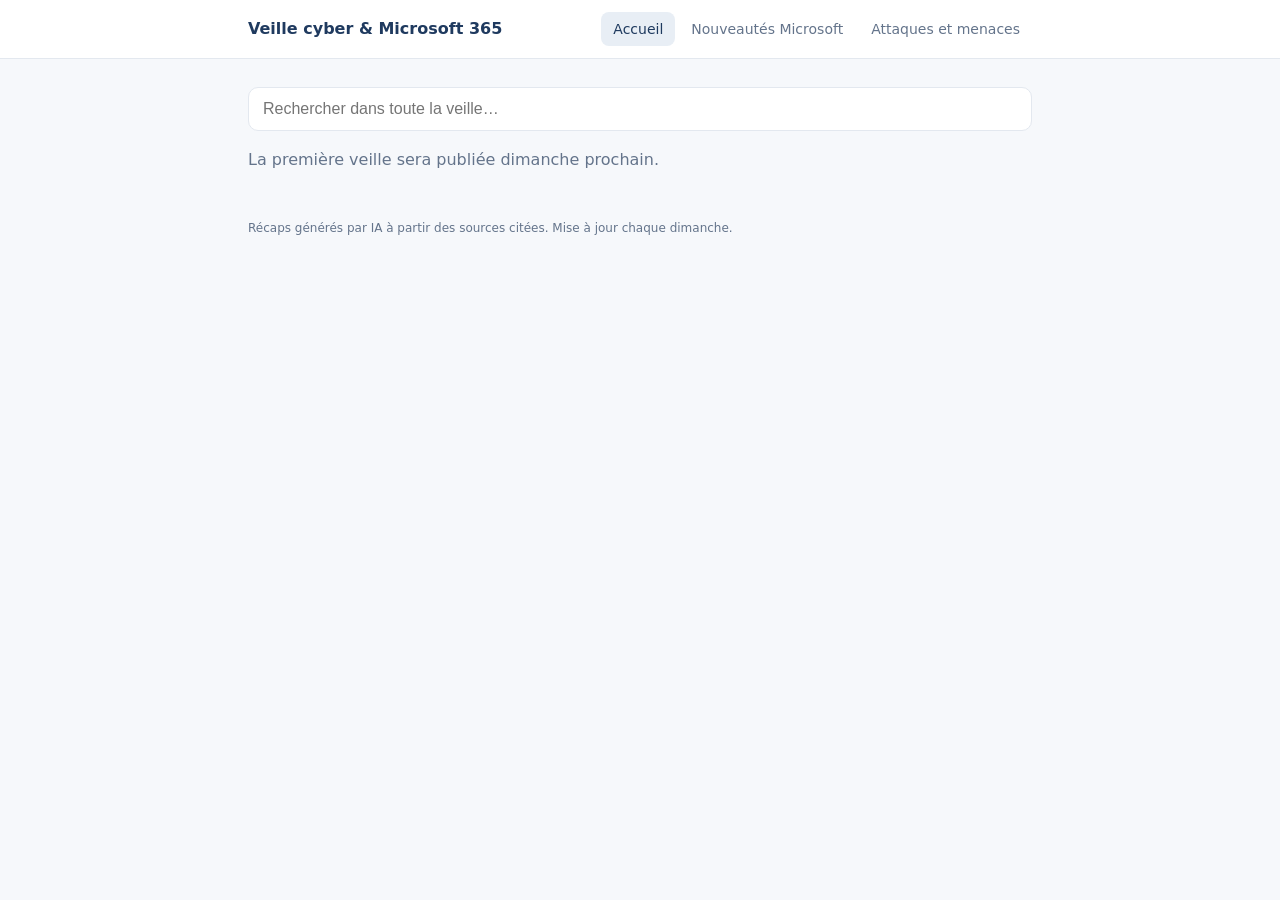
==== docs/index.html @ 98d51feb "Veille du 2026-10-02" ====
<!doctype html>
<html lang="fr">
<head>
<meta charset="utf-8">
<meta name="viewport" content="width=device-width, initial-scale=1">
<meta http-equiv="Content-Security-Policy" content="default-src 'self'; script-src 'self'; style-src 'self'; img-src 'self' data:; connect-src 'self'; base-uri 'none'; form-action 'none'">
<meta name="referrer" content="no-referrer">
<title>Veille cyber &amp; Microsoft 365</title>
<link rel="stylesheet" href="assets/style.css">
</head>
<body>
<header class="top">
  <div class="wrap">
    <a class="brand" href="index.html">Veille cyber &amp; Microsoft 365</a>
    <nav>
      <a href="index.html" class="on">Accueil</a>
      <a href="microsoft/index.html" >Nouveautés Microsoft</a><a href="menaces/index.html" >Attaques et menaces</a>
    </nav>
  </div>
</header>
<main class="wrap">
<section class="search">
  <label for="q" class="sr">Rechercher dans la veille</label>
  <input id="q" type="search" placeholder="Rechercher dans toute la veille…" autocomplete="off">
  <ul id="results" class="results"></ul>
</section>

<p class="muted">La première veille sera publiée dimanche prochain.</p>

</main>
<footer class="wrap foot">Récaps générés par IA à partir des sources citées. Mise à jour chaque dimanche.</footer>
<script src="assets/search.js" defer></script>
</body>
</html>
---- docs/assets/style.css ----
:root{--bg:#f6f8fb;--card:#fff;--text:#1c2430;--muted:#64748b;--line:#e3e8ef;--accent:#1f3a5f;--link:#1f5fa8;--tag:#e8eef5;--note:#f0f7f1;--noteb:#2e7d4f;--notet:#1d4d32}
@media (prefers-color-scheme:dark){:root{--bg:#0f1520;--card:#161e2b;--text:#e4e9f0;--muted:#94a3b8;--line:#263142;--accent:#9cc0ea;--link:#8ab8f0;--tag:#1f2c40;--note:#14261c;--noteb:#4caf7a;--notet:#bfe6cf}}
*{box-sizing:border-box}
body{margin:0;background:var(--bg);color:var(--text);font:16px/1.6 "Segoe UI",system-ui,-apple-system,Helvetica,Arial,sans-serif}
.wrap{max-width:820px;margin:0 auto;padding:0 18px}
a{color:var(--link)}
.top{background:var(--card);border-bottom:1px solid var(--line);position:sticky;top:0;z-index:2}
.top .wrap{display:flex;flex-wrap:wrap;gap:8px 20px;align-items:center;justify-content:space-between;padding-top:12px;padding-bottom:12px}
.brand{font-weight:700;color:var(--accent);text-decoration:none}
nav{display:flex;gap:4px;flex-wrap:wrap}
nav a{text-decoration:none;color:var(--muted);padding:6px 12px;border-radius:8px;font-size:14px}
nav a.on,nav a:hover{background:var(--tag);color:var(--accent)}
h1{font-size:28px;margin:28px 0 12px}
h2{font-size:22px;margin:36px 0 8px}
.muted{color:var(--muted);font-weight:400}
.crumb{font-size:13px;color:var(--muted);margin-top:24px}
.item{background:var(--card);border:1px solid var(--line);border-radius:12px;padding:18px 20px;margin:14px 0}
.item h3{font-size:18px;line-height:1.35;margin:10px 0 6px}
.item p{margin:0}
.tag{display:inline-block;font-size:12px;font-weight:600;background:var(--tag);color:var(--accent);padding:2px 10px;border-radius:10px}
.note{margin-top:12px;padding:10px 12px;background:var(--note);border-left:3px solid var(--noteb);border-radius:4px;font-size:14px;color:var(--notet)}
.sources{list-style:none;padding:0;margin:14px 0 0;font-size:14px}
.sources li{padding:4px 0;display:flex;flex-wrap:wrap;gap:4px 10px;align-items:baseline}
.stype{font-size:10px;text-transform:uppercase;letter-spacing:.05em;color:var(--muted);min-width:70px}
.dom{color:var(--muted);font-size:12px}
.archive{list-style:none;padding:0}
.archive li{display:flex;justify-content:space-between;padding:12px 0;border-bottom:1px solid var(--line)}
.count{color:var(--muted);font-size:14px}
.search{margin-top:28px}
.search input{width:100%;padding:12px 14px;font-size:16px;border:1px solid var(--line);border-radius:10px;background:var(--card);color:var(--text)}
.results{list-style:none;padding:0;margin:8px 0 0}
.results li{background:var(--card);border:1px solid var(--line);border-radius:10px;padding:10px 14px;margin:6px 0}
.results small{color:var(--muted)}
.more{font-size:14px}
.sr{position:absolute;left:-9999px}
.foot{color:var(--muted);font-size:12px;padding:30px 18px 40px}
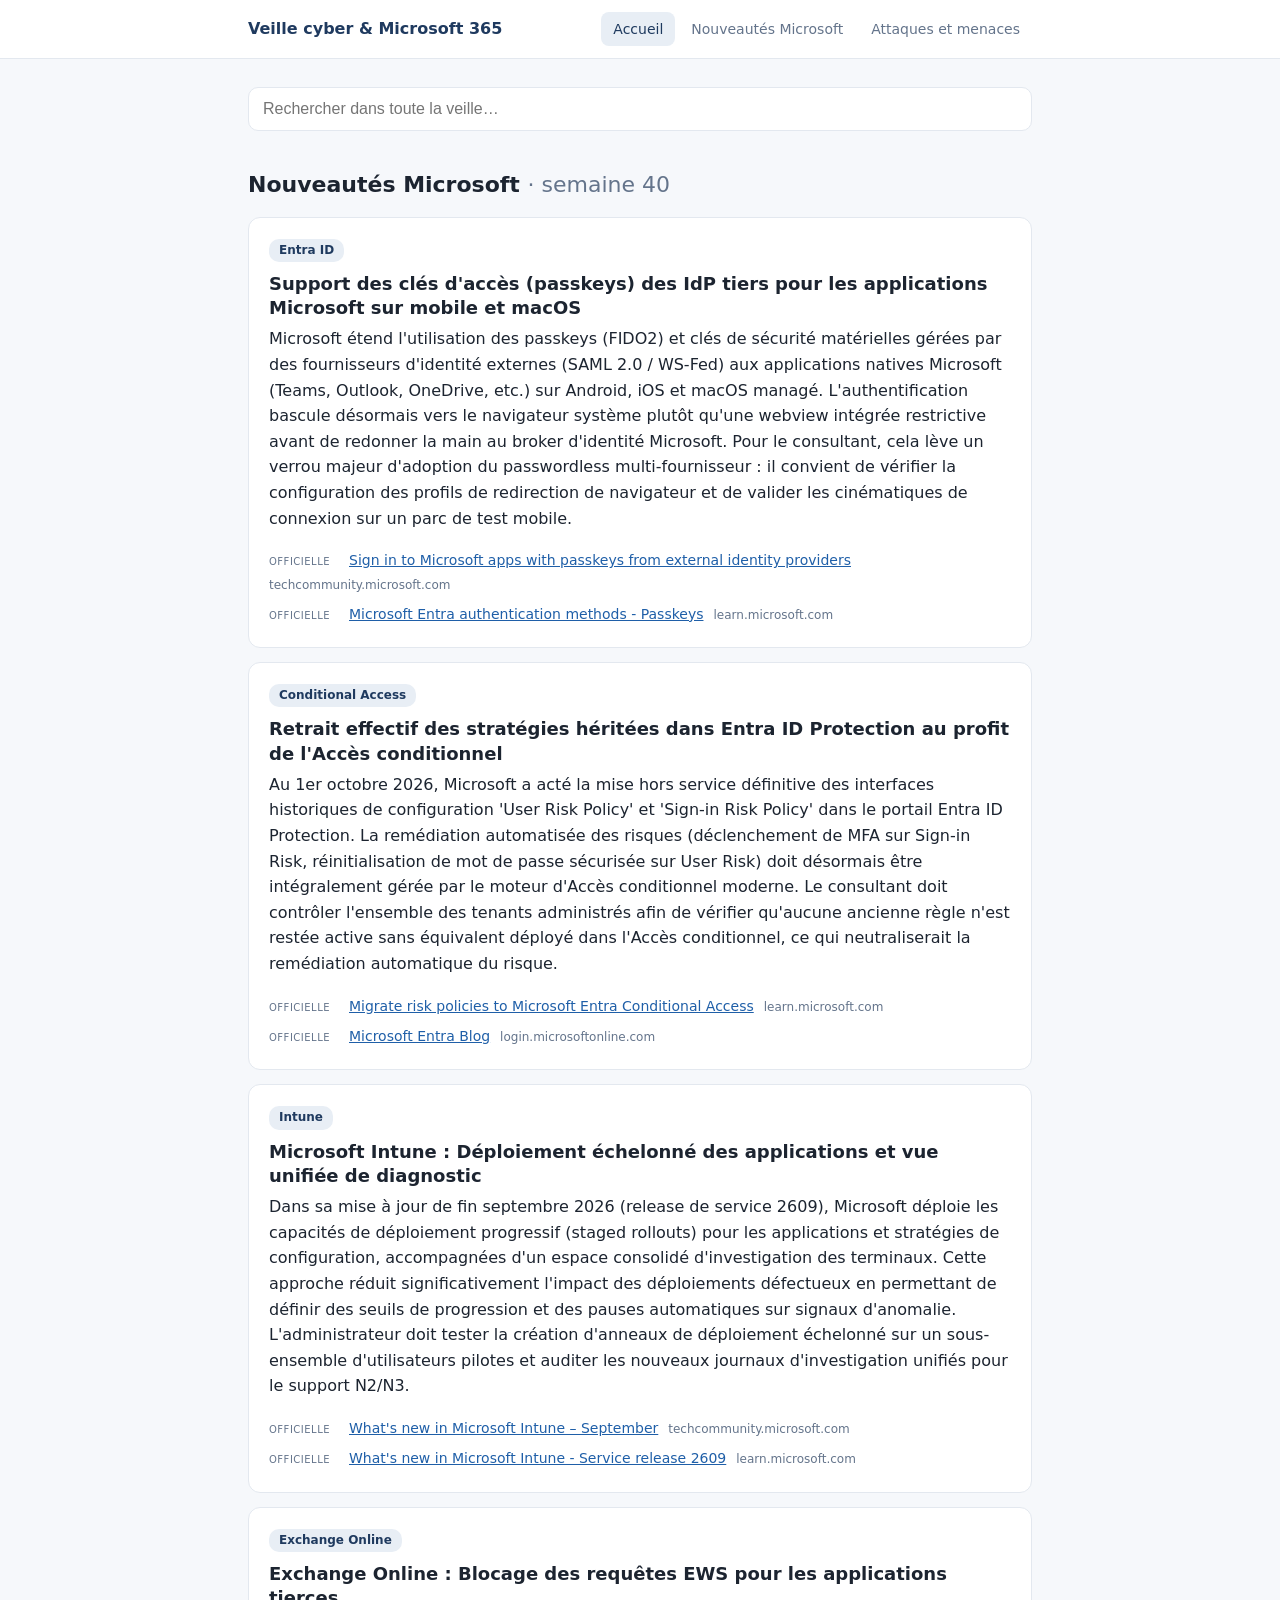
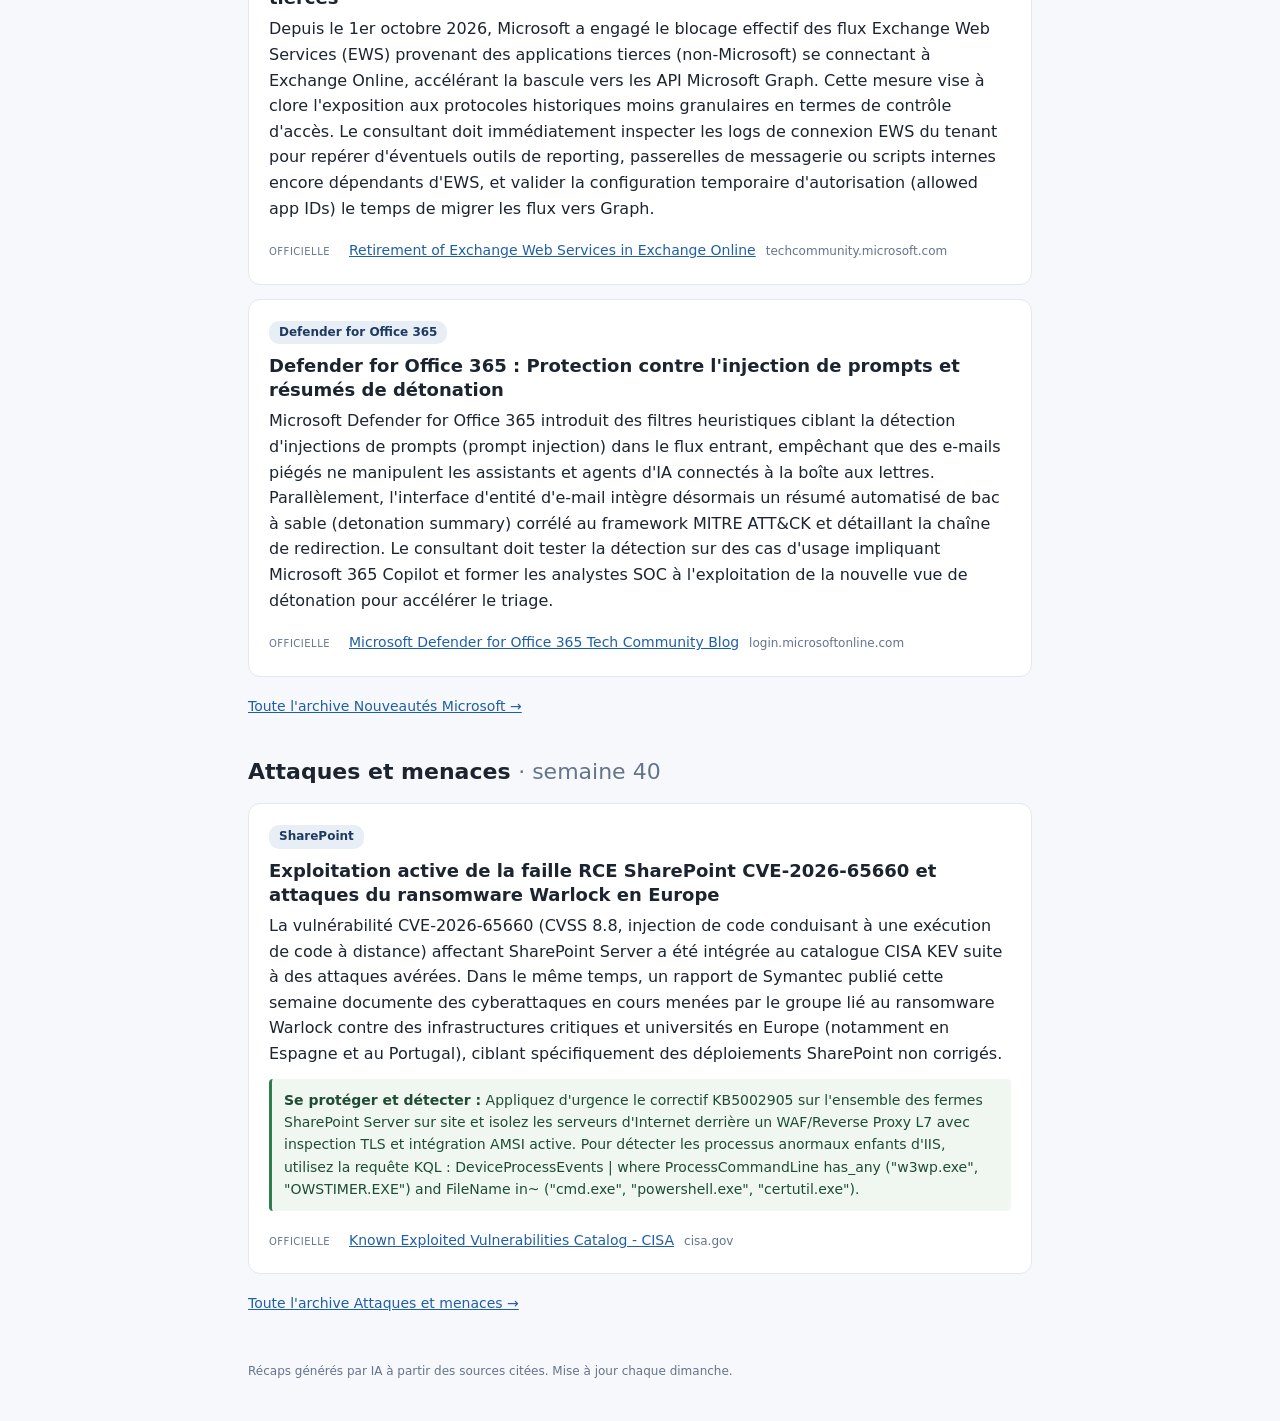
==== commit 117ebafa: "Veille du 2026-10-04" ====
--- a/docs/index.html
+++ b/docs/index.html
@@ -25,7 +25,65 @@
   <ul id="results" class="results"></ul>
 </section>
 
-<p class="muted">La première veille sera publiée dimanche prochain.</p>
+<section class="latest">
+  <h2>Nouveautés Microsoft <span class="muted">· semaine 40</span></h2>
+  <article class="item">
+  <span class="tag">Entra ID</span>
+  <h3>Support des clés d&#39;accès (passkeys) des IdP tiers pour les applications Microsoft sur mobile et macOS</h3>
+  <p>Microsoft étend l&#39;utilisation des passkeys (FIDO2) et clés de sécurité matérielles gérées par des fournisseurs d&#39;identité externes (SAML 2.0 / WS-Fed) aux applications natives Microsoft (Teams, Outlook, OneDrive, etc.) sur Android, iOS et macOS managé. L&#39;authentification bascule désormais vers le navigateur système plutôt qu&#39;une webview intégrée restrictive avant de redonner la main au broker d&#39;identité Microsoft. Pour le consultant, cela lève un verrou majeur d&#39;adoption du passwordless multi-fournisseur : il convient de vérifier la configuration des profils de redirection de navigateur et de valider les cinématiques de connexion sur un parc de test mobile.</p>
+  
+  <ul class="sources">
+    <li><span class="stype">officielle</span><a href="https://techcommunity.microsoft.com/blog/microsoft-entra-blog/sign-in-to-microsoft-apps-with-passkeys-from-external-identity-providers/4556448" target="_blank" rel="noopener noreferrer nofollow">Sign in to Microsoft apps with passkeys from external identity providers</a><span class="dom">techcommunity.microsoft.com</span></li><li><span class="stype">officielle</span><a href="https://learn.microsoft.com/en-us/entra/identity/authentication/overview-authentication" target="_blank" rel="noopener noreferrer nofollow">Microsoft Entra authentication methods - Passkeys</a><span class="dom">learn.microsoft.com</span></li>
+  </ul>
+</article><article class="item">
+  <span class="tag">Conditional Access</span>
+  <h3>Retrait effectif des stratégies héritées dans Entra ID Protection au profit de l&#39;Accès conditionnel</h3>
+  <p>Au 1er octobre 2026, Microsoft a acté la mise hors service définitive des interfaces historiques de configuration &#39;User Risk Policy&#39; et &#39;Sign-in Risk Policy&#39; dans le portail Entra ID Protection. La remédiation automatisée des risques (déclenchement de MFA sur Sign-in Risk, réinitialisation de mot de passe sécurisée sur User Risk) doit désormais être intégralement gérée par le moteur d&#39;Accès conditionnel moderne. Le consultant doit contrôler l&#39;ensemble des tenants administrés afin de vérifier qu&#39;aucune ancienne règle n&#39;est restée active sans équivalent déployé dans l&#39;Accès conditionnel, ce qui neutraliserait la remédiation automatique du risque.</p>
+  
+  <ul class="sources">
+    <li><span class="stype">officielle</span><a href="https://learn.microsoft.com/en-us/entra/id-protection/concept-identity-protection-policies" target="_blank" rel="noopener noreferrer nofollow">Migrate risk policies to Microsoft Entra Conditional Access</a><span class="dom">learn.microsoft.com</span></li><li><span class="stype">officielle</span><a href="https://login.microsoftonline.com/common/oauth2/v2.0/authorize?client_id=09213cdc-9f30-4e82-aa6f-9b6e8d82dab3&amp;redirect_uri=https%3A%2F%2Ftechcommunity.microsoft.com%2Ft5%2Fs%2Fauth%2Foauth2callback%2Fproviderid%2Fdefault&amp;response_type=code&amp;state=ORJK6zy1SViNRX0FUdb6jx3uOqd7Ta_6lNxvyjHmk0vDu-CBhdDUJeMu6YF2upIr4WzXgqJjG63rcr8AOKkHNR-CGF7KiUpNR9AinlnoHM9iE3dQpwLrXYmg3VY4_glg0TwPPA3bscnnzLA9r9tqPBkcRvrvXHgCn9ZOblbUQQOdFXK13vToCPpUvK2P6RWg&amp;scope=User.Read+openid+email+profile+offline_access&amp;referer=https%3A%2F%2Ftechcommunity.microsoft.com%2Fcategory%2Fcommunities%2Fblog%2Fidentity" target="_blank" rel="noopener noreferrer nofollow">Microsoft Entra Blog</a><span class="dom">login.microsoftonline.com</span></li>
+  </ul>
+</article><article class="item">
+  <span class="tag">Intune</span>
+  <h3>Microsoft Intune : Déploiement échelonné des applications et vue unifiée de diagnostic</h3>
+  <p>Dans sa mise à jour de fin septembre 2026 (release de service 2609), Microsoft déploie les capacités de déploiement progressif (staged rollouts) pour les applications et stratégies de configuration, accompagnées d&#39;un espace consolidé d&#39;investigation des terminaux. Cette approche réduit significativement l&#39;impact des déploiements défectueux en permettant de définir des seuils de progression et des pauses automatiques sur signaux d&#39;anomalie. L&#39;administrateur doit tester la création d&#39;anneaux de déploiement échelonné sur un sous-ensemble d&#39;utilisateurs pilotes et auditer les nouveaux journaux d&#39;investigation unifiés pour le support N2/N3.</p>
+  
+  <ul class="sources">
+    <li><span class="stype">officielle</span><a href="https://techcommunity.microsoft.com/blog/microsoftintuneblog/what%E2%80%99s-new-in-microsoft-intune-%E2%80%93-september/4537394" target="_blank" rel="noopener noreferrer nofollow">What&#39;s new in Microsoft Intune – September</a><span class="dom">techcommunity.microsoft.com</span></li><li><span class="stype">officielle</span><a href="https://learn.microsoft.com/en-us/intune/whats-new/" target="_blank" rel="noopener noreferrer nofollow">What&#39;s new in Microsoft Intune - Service release 2609</a><span class="dom">learn.microsoft.com</span></li>
+  </ul>
+</article><article class="item">
+  <span class="tag">Exchange Online</span>
+  <h3>Exchange Online : Blocage des requêtes EWS pour les applications tierces</h3>
+  <p>Depuis le 1er octobre 2026, Microsoft a engagé le blocage effectif des flux Exchange Web Services (EWS) provenant des applications tierces (non-Microsoft) se connectant à Exchange Online, accélérant la bascule vers les API Microsoft Graph. Cette mesure vise à clore l&#39;exposition aux protocoles historiques moins granulaires en termes de contrôle d&#39;accès. Le consultant doit immédiatement inspecter les logs de connexion EWS du tenant pour repérer d&#39;éventuels outils de reporting, passerelles de messagerie ou scripts internes encore dépendants d&#39;EWS, et valider la configuration temporaire d&#39;autorisation (allowed app IDs) le temps de migrer les flux vers Graph.</p>
+  
+  <ul class="sources">
+    <li><span class="stype">officielle</span><a href="https://techcommunity.microsoft.com/blog/exchange/retirement-of-exchange-web-services-in-exchange-online/3932822" target="_blank" rel="noopener noreferrer nofollow">Retirement of Exchange Web Services in Exchange Online</a><span class="dom">techcommunity.microsoft.com</span></li>
+  </ul>
+</article><article class="item">
+  <span class="tag">Defender for Office 365</span>
+  <h3>Defender for Office 365 : Protection contre l&#39;injection de prompts et résumés de détonation</h3>
+  <p>Microsoft Defender for Office 365 introduit des filtres heuristiques ciblant la détection d&#39;injections de prompts (prompt injection) dans le flux entrant, empêchant que des e-mails piégés ne manipulent les assistants et agents d&#39;IA connectés à la boîte aux lettres. Parallèlement, l&#39;interface d&#39;entité d&#39;e-mail intègre désormais un résumé automatisé de bac à sable (detonation summary) corrélé au framework MITRE ATT&amp;CK et détaillant la chaîne de redirection. Le consultant doit tester la détection sur des cas d&#39;usage impliquant Microsoft 365 Copilot et former les analystes SOC à l&#39;exploitation de la nouvelle vue de détonation pour accélérer le triage.</p>
+  
+  <ul class="sources">
+    <li><span class="stype">officielle</span><a href="https://login.microsoftonline.com/common/oauth2/v2.0/authorize?client_id=09213cdc-9f30-4e82-aa6f-9b6e8d82dab3&amp;redirect_uri=https%3A%2F%2Ftechcommunity.microsoft.com%2Ft5%2Fs%2Fauth%2Foauth2callback%2Fproviderid%2Fdefault&amp;response_type=code&amp;state=[base64]&amp;scope=User.Read+openid+email+profile+offline_access&amp;referer=https%3A%2F%2Ftechcommunity.microsoft.com%2Fblog%2Fmicrosoft-defender-for-office-365-blog%2Fbg-p%2FMicrosoftDefenderforOffice365Blog" target="_blank" rel="noopener noreferrer nofollow">Microsoft Defender for Office 365 Tech Community Blog</a><span class="dom">login.microsoftonline.com</span></li>
+  </ul>
+</article>
+  <p><a class="more" href="microsoft/index.html">Toute l'archive Nouveautés Microsoft →</a></p>
+</section>
+
+<section class="latest">
+  <h2>Attaques et menaces <span class="muted">· semaine 40</span></h2>
+  <article class="item">
+  <span class="tag">SharePoint</span>
+  <h3>Exploitation active de la faille RCE SharePoint CVE-2026-65660 et attaques du ransomware Warlock en Europe</h3>
+  <p>La vulnérabilité CVE-2026-65660 (CVSS 8.8, injection de code conduisant à une exécution de code à distance) affectant SharePoint Server a été intégrée au catalogue CISA KEV suite à des attaques avérées. Dans le même temps, un rapport de Symantec publié cette semaine documente des cyberattaques en cours menées par le groupe lié au ransomware Warlock contre des infrastructures critiques et universités en Europe (notamment en Espagne et au Portugal), ciblant spécifiquement des déploiements SharePoint non corrigés.</p>
+  <div class="note"><strong>Se protéger et détecter :</strong> Appliquez d&#39;urgence le correctif KB5002905 sur l&#39;ensemble des fermes SharePoint Server sur site et isolez les serveurs d&#39;Internet derrière un WAF/Reverse Proxy L7 avec inspection TLS et intégration AMSI active. Pour détecter les processus anormaux enfants d&#39;IIS, utilisez la requête KQL : DeviceProcessEvents | where ProcessCommandLine has_any (&#34;w3wp.exe&#34;, &#34;OWSTIMER.EXE&#34;) and FileName in~ (&#34;cmd.exe&#34;, &#34;powershell.exe&#34;, &#34;certutil.exe&#34;).</div>
+  <ul class="sources">
+    <li><span class="stype">officielle</span><a href="https://www.cisa.gov/known-exploited-vulnerabilities-catalog" target="_blank" rel="noopener noreferrer nofollow">Known Exploited Vulnerabilities Catalog - CISA</a><span class="dom">cisa.gov</span></li>
+  </ul>
+</article>
+  <p><a class="more" href="menaces/index.html">Toute l'archive Attaques et menaces →</a></p>
+</section>
 
 </main>
 <footer class="wrap foot">Récaps générés par IA à partir des sources citées. Mise à jour chaque dimanche.</footer>
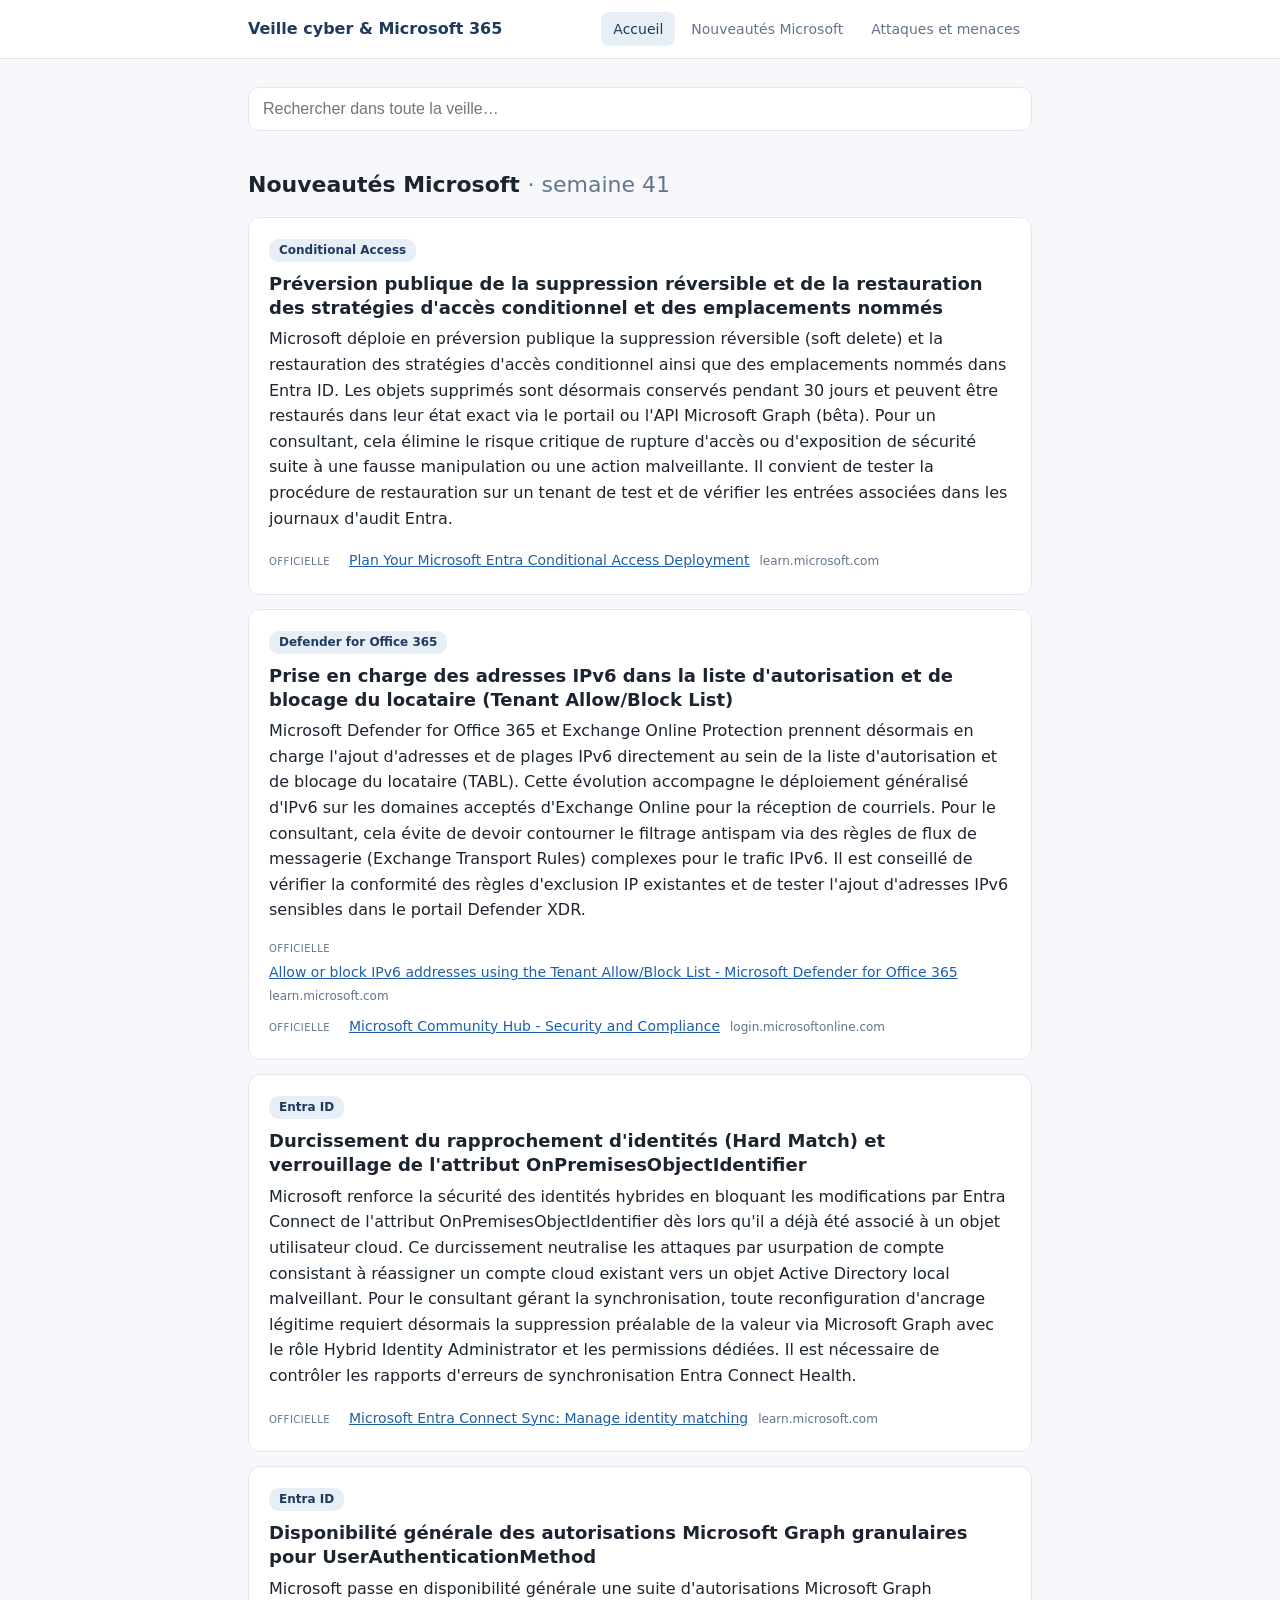
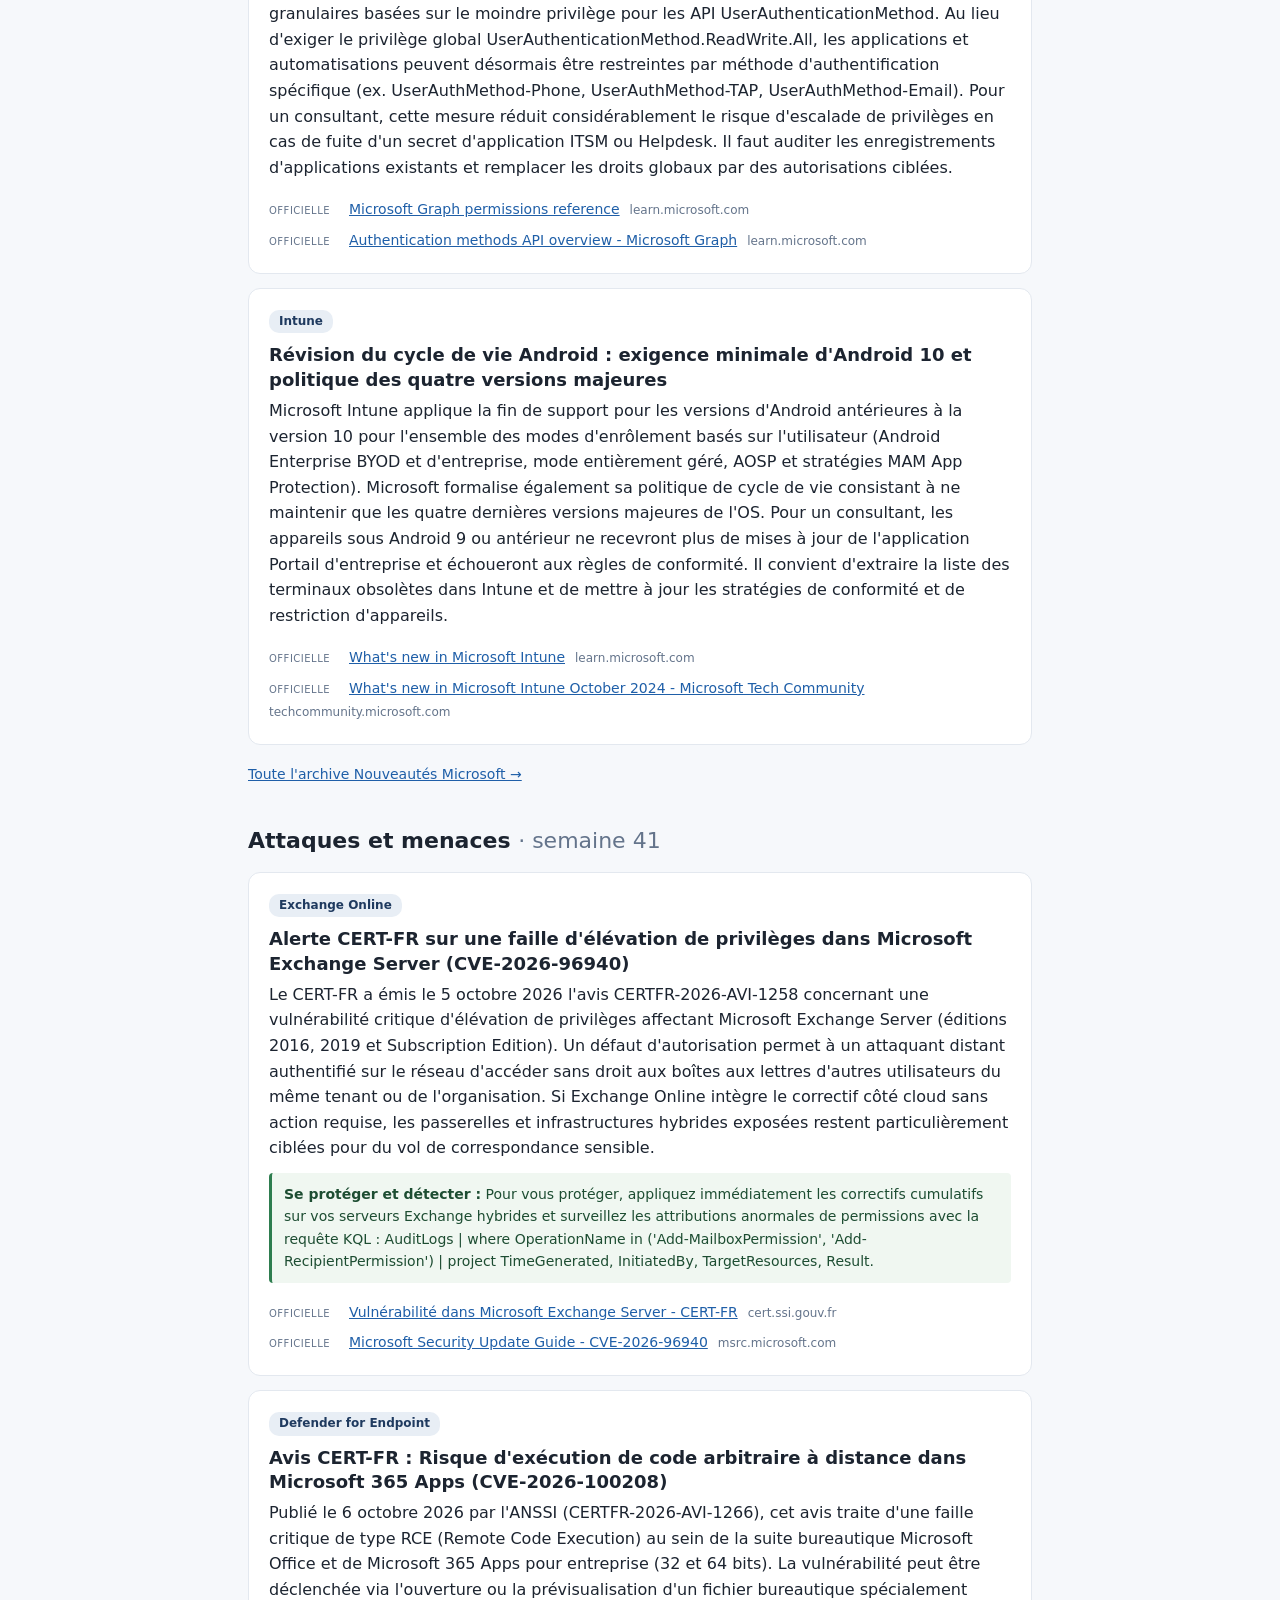
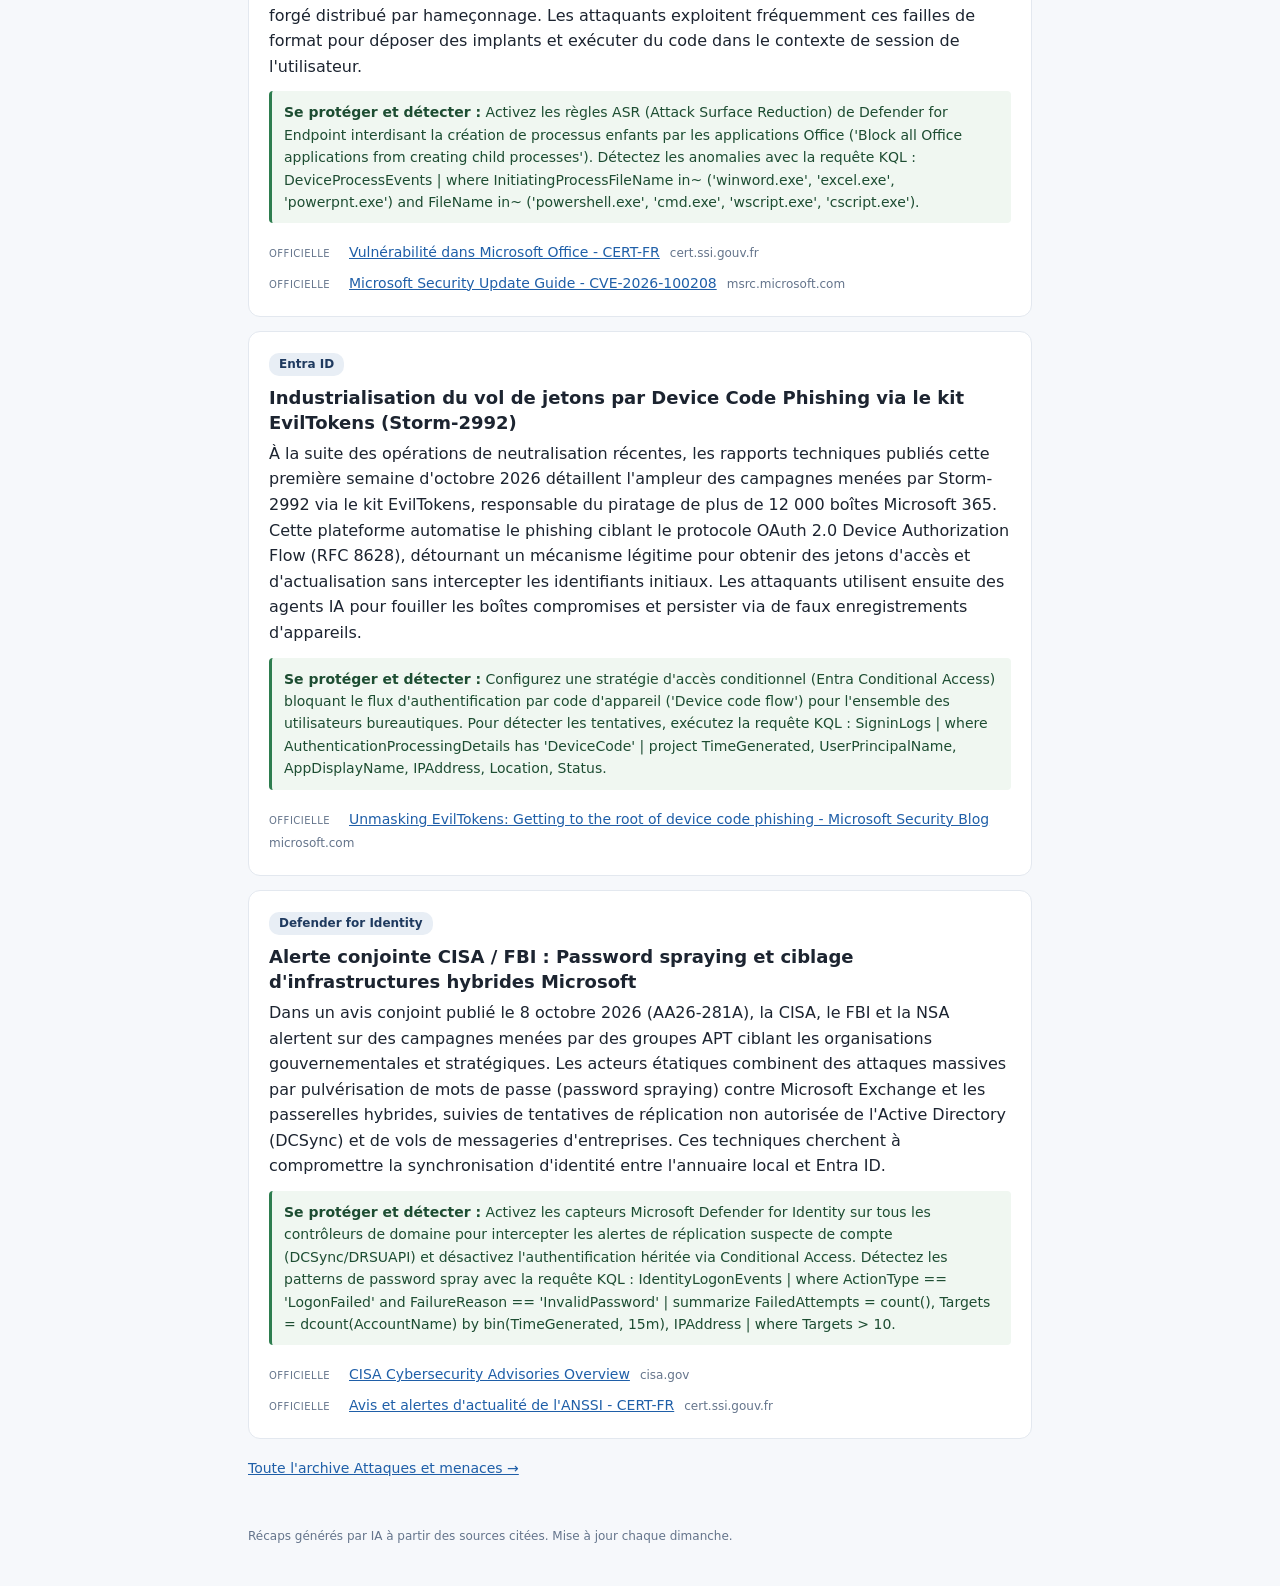
==== commit 56bb9a3f: "Veille du 2026-10-11" ====
--- a/docs/index.html
+++ b/docs/index.html
@@ -26,60 +26,84 @@
 </section>
 
 <section class="latest">
-  <h2>Nouveautés Microsoft <span class="muted">· semaine 40</span></h2>
+  <h2>Nouveautés Microsoft <span class="muted">· semaine 41</span></h2>
   <article class="item">
-  <span class="tag">Entra ID</span>
-  <h3>Support des clés d&#39;accès (passkeys) des IdP tiers pour les applications Microsoft sur mobile et macOS</h3>
-  <p>Microsoft étend l&#39;utilisation des passkeys (FIDO2) et clés de sécurité matérielles gérées par des fournisseurs d&#39;identité externes (SAML 2.0 / WS-Fed) aux applications natives Microsoft (Teams, Outlook, OneDrive, etc.) sur Android, iOS et macOS managé. L&#39;authentification bascule désormais vers le navigateur système plutôt qu&#39;une webview intégrée restrictive avant de redonner la main au broker d&#39;identité Microsoft. Pour le consultant, cela lève un verrou majeur d&#39;adoption du passwordless multi-fournisseur : il convient de vérifier la configuration des profils de redirection de navigateur et de valider les cinématiques de connexion sur un parc de test mobile.</p>
+  <span class="tag">Conditional Access</span>
+  <h3>Préversion publique de la suppression réversible et de la restauration des stratégies d&#39;accès conditionnel et des emplacements nommés</h3>
+  <p>Microsoft déploie en préversion publique la suppression réversible (soft delete) et la restauration des stratégies d&#39;accès conditionnel ainsi que des emplacements nommés dans Entra ID. Les objets supprimés sont désormais conservés pendant 30 jours et peuvent être restaurés dans leur état exact via le portail ou l&#39;API Microsoft Graph (bêta). Pour un consultant, cela élimine le risque critique de rupture d&#39;accès ou d&#39;exposition de sécurité suite à une fausse manipulation ou une action malveillante. Il convient de tester la procédure de restauration sur un tenant de test et de vérifier les entrées associées dans les journaux d&#39;audit Entra.</p>
   
   <ul class="sources">
-    <li><span class="stype">officielle</span><a href="https://techcommunity.microsoft.com/blog/microsoft-entra-blog/sign-in-to-microsoft-apps-with-passkeys-from-external-identity-providers/4556448" target="_blank" rel="noopener noreferrer nofollow">Sign in to Microsoft apps with passkeys from external identity providers</a><span class="dom">techcommunity.microsoft.com</span></li><li><span class="stype">officielle</span><a href="https://learn.microsoft.com/en-us/entra/identity/authentication/overview-authentication" target="_blank" rel="noopener noreferrer nofollow">Microsoft Entra authentication methods - Passkeys</a><span class="dom">learn.microsoft.com</span></li>
+    <li><span class="stype">officielle</span><a href="https://learn.microsoft.com/en-us/entra/identity/conditional-access/plan-conditional-access" target="_blank" rel="noopener noreferrer nofollow">Plan Your Microsoft Entra Conditional Access Deployment</a><span class="dom">learn.microsoft.com</span></li>
   </ul>
 </article><article class="item">
-  <span class="tag">Conditional Access</span>
-  <h3>Retrait effectif des stratégies héritées dans Entra ID Protection au profit de l&#39;Accès conditionnel</h3>
-  <p>Au 1er octobre 2026, Microsoft a acté la mise hors service définitive des interfaces historiques de configuration &#39;User Risk Policy&#39; et &#39;Sign-in Risk Policy&#39; dans le portail Entra ID Protection. La remédiation automatisée des risques (déclenchement de MFA sur Sign-in Risk, réinitialisation de mot de passe sécurisée sur User Risk) doit désormais être intégralement gérée par le moteur d&#39;Accès conditionnel moderne. Le consultant doit contrôler l&#39;ensemble des tenants administrés afin de vérifier qu&#39;aucune ancienne règle n&#39;est restée active sans équivalent déployé dans l&#39;Accès conditionnel, ce qui neutraliserait la remédiation automatique du risque.</p>
+  <span class="tag">Defender for Office 365</span>
+  <h3>Prise en charge des adresses IPv6 dans la liste d&#39;autorisation et de blocage du locataire (Tenant Allow/Block List)</h3>
+  <p>Microsoft Defender for Office 365 et Exchange Online Protection prennent désormais en charge l&#39;ajout d&#39;adresses et de plages IPv6 directement au sein de la liste d&#39;autorisation et de blocage du locataire (TABL). Cette évolution accompagne le déploiement généralisé d&#39;IPv6 sur les domaines acceptés d&#39;Exchange Online pour la réception de courriels. Pour le consultant, cela évite de devoir contourner le filtrage antispam via des règles de flux de messagerie (Exchange Transport Rules) complexes pour le trafic IPv6. Il est conseillé de vérifier la conformité des règles d&#39;exclusion IP existantes et de tester l&#39;ajout d&#39;adresses IPv6 sensibles dans le portail Defender XDR.</p>
   
   <ul class="sources">
-    <li><span class="stype">officielle</span><a href="https://learn.microsoft.com/en-us/entra/id-protection/concept-identity-protection-policies" target="_blank" rel="noopener noreferrer nofollow">Migrate risk policies to Microsoft Entra Conditional Access</a><span class="dom">learn.microsoft.com</span></li><li><span class="stype">officielle</span><a href="https://login.microsoftonline.com/common/oauth2/v2.0/authorize?client_id=09213cdc-9f30-4e82-aa6f-9b6e8d82dab3&amp;redirect_uri=https%3A%2F%2Ftechcommunity.microsoft.com%2Ft5%2Fs%2Fauth%2Foauth2callback%2Fproviderid%2Fdefault&amp;response_type=code&amp;state=ORJK6zy1SViNRX0FUdb6jx3uOqd7Ta_6lNxvyjHmk0vDu-CBhdDUJeMu6YF2upIr4WzXgqJjG63rcr8AOKkHNR-CGF7KiUpNR9AinlnoHM9iE3dQpwLrXYmg3VY4_glg0TwPPA3bscnnzLA9r9tqPBkcRvrvXHgCn9ZOblbUQQOdFXK13vToCPpUvK2P6RWg&amp;scope=User.Read+openid+email+profile+offline_access&amp;referer=https%3A%2F%2Ftechcommunity.microsoft.com%2Fcategory%2Fcommunities%2Fblog%2Fidentity" target="_blank" rel="noopener noreferrer nofollow">Microsoft Entra Blog</a><span class="dom">login.microsoftonline.com</span></li>
+    <li><span class="stype">officielle</span><a href="https://learn.microsoft.com/en-us/defender-office-365/tenant-allow-block-list-ip-addresses-configure" target="_blank" rel="noopener noreferrer nofollow">Allow or block IPv6 addresses using the Tenant Allow/Block List - Microsoft Defender for Office 365</a><span class="dom">learn.microsoft.com</span></li><li><span class="stype">officielle</span><a href="https://login.microsoftonline.com/common/oauth2/v2.0/authorize?client_id=09213cdc-9f30-4e82-aa6f-9b6e8d82dab3&amp;redirect_uri=https%3A%2F%2Ftechcommunity.microsoft.com%2Ft5%2Fs%2Fauth%2Foauth2callback%2Fproviderid%2Fdefault&amp;response_type=code&amp;state=[base64]&amp;scope=User.Read+openid+email+profile+offline_access&amp;referer=https%3A%2F%2Ftechcommunity.microsoft.com%2Fcategory%2Fcommunities%2Fdiscussions%2Fsecurityandcompliance" target="_blank" rel="noopener noreferrer nofollow">Microsoft Community Hub - Security and Compliance</a><span class="dom">login.microsoftonline.com</span></li>
+  </ul>
+</article><article class="item">
+  <span class="tag">Entra ID</span>
+  <h3>Durcissement du rapprochement d&#39;identités (Hard Match) et verrouillage de l&#39;attribut OnPremisesObjectIdentifier</h3>
+  <p>Microsoft renforce la sécurité des identités hybrides en bloquant les modifications par Entra Connect de l&#39;attribut OnPremisesObjectIdentifier dès lors qu&#39;il a déjà été associé à un objet utilisateur cloud. Ce durcissement neutralise les attaques par usurpation de compte consistant à réassigner un compte cloud existant vers un objet Active Directory local malveillant. Pour le consultant gérant la synchronisation, toute reconfiguration d&#39;ancrage légitime requiert désormais la suppression préalable de la valeur via Microsoft Graph avec le rôle Hybrid Identity Administrator et les permissions dédiées. Il est nécessaire de contrôler les rapports d&#39;erreurs de synchronisation Entra Connect Health.</p>
+  
+  <ul class="sources">
+    <li><span class="stype">officielle</span><a href="https://learn.microsoft.com/en-us/entra/identity/hybrid/connect/how-to-connect-sync-service-manager-ui-connectors" target="_blank" rel="noopener noreferrer nofollow">Microsoft Entra Connect Sync: Manage identity matching</a><span class="dom">learn.microsoft.com</span></li>
+  </ul>
+</article><article class="item">
+  <span class="tag">Entra ID</span>
+  <h3>Disponibilité générale des autorisations Microsoft Graph granulaires pour UserAuthenticationMethod</h3>
+  <p>Microsoft passe en disponibilité générale une suite d&#39;autorisations Microsoft Graph granulaires basées sur le moindre privilège pour les API UserAuthenticationMethod. Au lieu d&#39;exiger le privilège global UserAuthenticationMethod.ReadWrite.All, les applications et automatisations peuvent désormais être restreintes par méthode d&#39;authentification spécifique (ex. UserAuthMethod-Phone, UserAuthMethod-TAP, UserAuthMethod-Email). Pour un consultant, cette mesure réduit considérablement le risque d&#39;escalade de privilèges en cas de fuite d&#39;un secret d&#39;application ITSM ou Helpdesk. Il faut auditer les enregistrements d&#39;applications existants et remplacer les droits globaux par des autorisations ciblées.</p>
+  
+  <ul class="sources">
+    <li><span class="stype">officielle</span><a href="https://learn.microsoft.com/en-us/graph/permissions-reference" target="_blank" rel="noopener noreferrer nofollow">Microsoft Graph permissions reference</a><span class="dom">learn.microsoft.com</span></li><li><span class="stype">officielle</span><a href="https://learn.microsoft.com/en-us/graph/api/resources/authenticationmethods-overview?view=graph-rest-1.0" target="_blank" rel="noopener noreferrer nofollow">Authentication methods API overview - Microsoft Graph</a><span class="dom">learn.microsoft.com</span></li>
   </ul>
 </article><article class="item">
   <span class="tag">Intune</span>
-  <h3>Microsoft Intune : Déploiement échelonné des applications et vue unifiée de diagnostic</h3>
-  <p>Dans sa mise à jour de fin septembre 2026 (release de service 2609), Microsoft déploie les capacités de déploiement progressif (staged rollouts) pour les applications et stratégies de configuration, accompagnées d&#39;un espace consolidé d&#39;investigation des terminaux. Cette approche réduit significativement l&#39;impact des déploiements défectueux en permettant de définir des seuils de progression et des pauses automatiques sur signaux d&#39;anomalie. L&#39;administrateur doit tester la création d&#39;anneaux de déploiement échelonné sur un sous-ensemble d&#39;utilisateurs pilotes et auditer les nouveaux journaux d&#39;investigation unifiés pour le support N2/N3.</p>
+  <h3>Révision du cycle de vie Android : exigence minimale d&#39;Android 10 et politique des quatre versions majeures</h3>
+  <p>Microsoft Intune applique la fin de support pour les versions d&#39;Android antérieures à la version 10 pour l&#39;ensemble des modes d&#39;enrôlement basés sur l&#39;utilisateur (Android Enterprise BYOD et d&#39;entreprise, mode entièrement géré, AOSP et stratégies MAM App Protection). Microsoft formalise également sa politique de cycle de vie consistant à ne maintenir que les quatre dernières versions majeures de l&#39;OS. Pour un consultant, les appareils sous Android 9 ou antérieur ne recevront plus de mises à jour de l&#39;application Portail d&#39;entreprise et échoueront aux règles de conformité. Il convient d&#39;extraire la liste des terminaux obsolètes dans Intune et de mettre à jour les stratégies de conformité et de restriction d&#39;appareils.</p>
   
   <ul class="sources">
-    <li><span class="stype">officielle</span><a href="https://techcommunity.microsoft.com/blog/microsoftintuneblog/what%E2%80%99s-new-in-microsoft-intune-%E2%80%93-september/4537394" target="_blank" rel="noopener noreferrer nofollow">What&#39;s new in Microsoft Intune – September</a><span class="dom">techcommunity.microsoft.com</span></li><li><span class="stype">officielle</span><a href="https://learn.microsoft.com/en-us/intune/whats-new/" target="_blank" rel="noopener noreferrer nofollow">What&#39;s new in Microsoft Intune - Service release 2609</a><span class="dom">learn.microsoft.com</span></li>
-  </ul>
-</article><article class="item">
-  <span class="tag">Exchange Online</span>
-  <h3>Exchange Online : Blocage des requêtes EWS pour les applications tierces</h3>
-  <p>Depuis le 1er octobre 2026, Microsoft a engagé le blocage effectif des flux Exchange Web Services (EWS) provenant des applications tierces (non-Microsoft) se connectant à Exchange Online, accélérant la bascule vers les API Microsoft Graph. Cette mesure vise à clore l&#39;exposition aux protocoles historiques moins granulaires en termes de contrôle d&#39;accès. Le consultant doit immédiatement inspecter les logs de connexion EWS du tenant pour repérer d&#39;éventuels outils de reporting, passerelles de messagerie ou scripts internes encore dépendants d&#39;EWS, et valider la configuration temporaire d&#39;autorisation (allowed app IDs) le temps de migrer les flux vers Graph.</p>
-  
-  <ul class="sources">
-    <li><span class="stype">officielle</span><a href="https://techcommunity.microsoft.com/blog/exchange/retirement-of-exchange-web-services-in-exchange-online/3932822" target="_blank" rel="noopener noreferrer nofollow">Retirement of Exchange Web Services in Exchange Online</a><span class="dom">techcommunity.microsoft.com</span></li>
-  </ul>
-</article><article class="item">
-  <span class="tag">Defender for Office 365</span>
-  <h3>Defender for Office 365 : Protection contre l&#39;injection de prompts et résumés de détonation</h3>
-  <p>Microsoft Defender for Office 365 introduit des filtres heuristiques ciblant la détection d&#39;injections de prompts (prompt injection) dans le flux entrant, empêchant que des e-mails piégés ne manipulent les assistants et agents d&#39;IA connectés à la boîte aux lettres. Parallèlement, l&#39;interface d&#39;entité d&#39;e-mail intègre désormais un résumé automatisé de bac à sable (detonation summary) corrélé au framework MITRE ATT&amp;CK et détaillant la chaîne de redirection. Le consultant doit tester la détection sur des cas d&#39;usage impliquant Microsoft 365 Copilot et former les analystes SOC à l&#39;exploitation de la nouvelle vue de détonation pour accélérer le triage.</p>
-  
-  <ul class="sources">
-    <li><span class="stype">officielle</span><a href="https://login.microsoftonline.com/common/oauth2/v2.0/authorize?client_id=09213cdc-9f30-4e82-aa6f-9b6e8d82dab3&amp;redirect_uri=https%3A%2F%2Ftechcommunity.microsoft.com%2Ft5%2Fs%2Fauth%2Foauth2callback%2Fproviderid%2Fdefault&amp;response_type=code&amp;state=[base64]&amp;scope=User.Read+openid+email+profile+offline_access&amp;referer=https%3A%2F%2Ftechcommunity.microsoft.com%2Fblog%2Fmicrosoft-defender-for-office-365-blog%2Fbg-p%2FMicrosoftDefenderforOffice365Blog" target="_blank" rel="noopener noreferrer nofollow">Microsoft Defender for Office 365 Tech Community Blog</a><span class="dom">login.microsoftonline.com</span></li>
+    <li><span class="stype">officielle</span><a href="https://learn.microsoft.com/en-us/intune/whats-new/" target="_blank" rel="noopener noreferrer nofollow">What&#39;s new in Microsoft Intune</a><span class="dom">learn.microsoft.com</span></li><li><span class="stype">officielle</span><a href="https://techcommunity.microsoft.com/blog/microsoftintuneblog/whats-new-in-microsoft-intune-october-2024/4273353" target="_blank" rel="noopener noreferrer nofollow">What&#39;s new in Microsoft Intune October 2024 - Microsoft Tech Community</a><span class="dom">techcommunity.microsoft.com</span></li>
   </ul>
 </article>
   <p><a class="more" href="microsoft/index.html">Toute l'archive Nouveautés Microsoft →</a></p>
 </section>
 
 <section class="latest">
-  <h2>Attaques et menaces <span class="muted">· semaine 40</span></h2>
+  <h2>Attaques et menaces <span class="muted">· semaine 41</span></h2>
   <article class="item">
-  <span class="tag">SharePoint</span>
-  <h3>Exploitation active de la faille RCE SharePoint CVE-2026-65660 et attaques du ransomware Warlock en Europe</h3>
-  <p>La vulnérabilité CVE-2026-65660 (CVSS 8.8, injection de code conduisant à une exécution de code à distance) affectant SharePoint Server a été intégrée au catalogue CISA KEV suite à des attaques avérées. Dans le même temps, un rapport de Symantec publié cette semaine documente des cyberattaques en cours menées par le groupe lié au ransomware Warlock contre des infrastructures critiques et universités en Europe (notamment en Espagne et au Portugal), ciblant spécifiquement des déploiements SharePoint non corrigés.</p>
-  <div class="note"><strong>Se protéger et détecter :</strong> Appliquez d&#39;urgence le correctif KB5002905 sur l&#39;ensemble des fermes SharePoint Server sur site et isolez les serveurs d&#39;Internet derrière un WAF/Reverse Proxy L7 avec inspection TLS et intégration AMSI active. Pour détecter les processus anormaux enfants d&#39;IIS, utilisez la requête KQL : DeviceProcessEvents | where ProcessCommandLine has_any (&#34;w3wp.exe&#34;, &#34;OWSTIMER.EXE&#34;) and FileName in~ (&#34;cmd.exe&#34;, &#34;powershell.exe&#34;, &#34;certutil.exe&#34;).</div>
+  <span class="tag">Exchange Online</span>
+  <h3>Alerte CERT-FR sur une faille d&#39;élévation de privilèges dans Microsoft Exchange Server (CVE-2026-96940)</h3>
+  <p>Le CERT-FR a émis le 5 octobre 2026 l&#39;avis CERTFR-2026-AVI-1258 concernant une vulnérabilité critique d&#39;élévation de privilèges affectant Microsoft Exchange Server (éditions 2016, 2019 et Subscription Edition). Un défaut d&#39;autorisation permet à un attaquant distant authentifié sur le réseau d&#39;accéder sans droit aux boîtes aux lettres d&#39;autres utilisateurs du même tenant ou de l&#39;organisation. Si Exchange Online intègre le correctif côté cloud sans action requise, les passerelles et infrastructures hybrides exposées restent particulièrement ciblées pour du vol de correspondance sensible.</p>
+  <div class="note"><strong>Se protéger et détecter :</strong> Pour vous protéger, appliquez immédiatement les correctifs cumulatifs sur vos serveurs Exchange hybrides et surveillez les attributions anormales de permissions avec la requête KQL : AuditLogs | where OperationName in (&#39;Add-MailboxPermission&#39;, &#39;Add-RecipientPermission&#39;) | project TimeGenerated, InitiatedBy, TargetResources, Result.</div>
   <ul class="sources">
-    <li><span class="stype">officielle</span><a href="https://www.cisa.gov/known-exploited-vulnerabilities-catalog" target="_blank" rel="noopener noreferrer nofollow">Known Exploited Vulnerabilities Catalog - CISA</a><span class="dom">cisa.gov</span></li>
+    <li><span class="stype">officielle</span><a href="https://www.cert.ssi.gouv.fr/avis/CERTFR-2026-AVI-1258/" target="_blank" rel="noopener noreferrer nofollow">Vulnérabilité dans Microsoft Exchange Server - CERT-FR</a><span class="dom">cert.ssi.gouv.fr</span></li><li><span class="stype">officielle</span><a href="https://msrc.microsoft.com/update-guide/vulnerability/CVE-2026-96940" target="_blank" rel="noopener noreferrer nofollow">Microsoft Security Update Guide - CVE-2026-96940</a><span class="dom">msrc.microsoft.com</span></li>
+  </ul>
+</article><article class="item">
+  <span class="tag">Defender for Endpoint</span>
+  <h3>Avis CERT-FR : Risque d&#39;exécution de code arbitraire à distance dans Microsoft 365 Apps (CVE-2026-100208)</h3>
+  <p>Publié le 6 octobre 2026 par l&#39;ANSSI (CERTFR-2026-AVI-1266), cet avis traite d&#39;une faille critique de type RCE (Remote Code Execution) au sein de la suite bureautique Microsoft Office et de Microsoft 365 Apps pour entreprise (32 et 64 bits). La vulnérabilité peut être déclenchée via l&#39;ouverture ou la prévisualisation d&#39;un fichier bureautique spécialement forgé distribué par hameçonnage. Les attaquants exploitent fréquemment ces failles de format pour déposer des implants et exécuter du code dans le contexte de session de l&#39;utilisateur.</p>
+  <div class="note"><strong>Se protéger et détecter :</strong> Activez les règles ASR (Attack Surface Reduction) de Defender for Endpoint interdisant la création de processus enfants par les applications Office (&#39;Block all Office applications from creating child processes&#39;). Détectez les anomalies avec la requête KQL : DeviceProcessEvents | where InitiatingProcessFileName in~ (&#39;winword.exe&#39;, &#39;excel.exe&#39;, &#39;powerpnt.exe&#39;) and FileName in~ (&#39;powershell.exe&#39;, &#39;cmd.exe&#39;, &#39;wscript.exe&#39;, &#39;cscript.exe&#39;).</div>
+  <ul class="sources">
+    <li><span class="stype">officielle</span><a href="https://www.cert.ssi.gouv.fr/avis/CERTFR-2026-AVI-1266/" target="_blank" rel="noopener noreferrer nofollow">Vulnérabilité dans Microsoft Office - CERT-FR</a><span class="dom">cert.ssi.gouv.fr</span></li><li><span class="stype">officielle</span><a href="https://msrc.microsoft.com/update-guide/vulnerability/CVE-2026-100208" target="_blank" rel="noopener noreferrer nofollow">Microsoft Security Update Guide - CVE-2026-100208</a><span class="dom">msrc.microsoft.com</span></li>
+  </ul>
+</article><article class="item">
+  <span class="tag">Entra ID</span>
+  <h3>Industrialisation du vol de jetons par Device Code Phishing via le kit EvilTokens (Storm-2992)</h3>
+  <p>À la suite des opérations de neutralisation récentes, les rapports techniques publiés cette première semaine d&#39;octobre 2026 détaillent l&#39;ampleur des campagnes menées par Storm-2992 via le kit EvilTokens, responsable du piratage de plus de 12 000 boîtes Microsoft 365. Cette plateforme automatise le phishing ciblant le protocole OAuth 2.0 Device Authorization Flow (RFC 8628), détournant un mécanisme légitime pour obtenir des jetons d&#39;accès et d&#39;actualisation sans intercepter les identifiants initiaux. Les attaquants utilisent ensuite des agents IA pour fouiller les boîtes compromises et persister via de faux enregistrements d&#39;appareils.</p>
+  <div class="note"><strong>Se protéger et détecter :</strong> Configurez une stratégie d&#39;accès conditionnel (Entra Conditional Access) bloquant le flux d&#39;authentification par code d&#39;appareil (&#39;Device code flow&#39;) pour l&#39;ensemble des utilisateurs bureautiques. Pour détecter les tentatives, exécutez la requête KQL : SigninLogs | where AuthenticationProcessingDetails has &#39;DeviceCode&#39; | project TimeGenerated, UserPrincipalName, AppDisplayName, IPAddress, Location, Status.</div>
+  <ul class="sources">
+    <li><span class="stype">officielle</span><a href="https://www.microsoft.com/en-us/security/blog/2026/09/22/unmasking-eviltokens-getting-to-the-root-of-device-code-phishing/" target="_blank" rel="noopener noreferrer nofollow">Unmasking EvilTokens: Getting to the root of device code phishing - Microsoft Security Blog</a><span class="dom">microsoft.com</span></li>
+  </ul>
+</article><article class="item">
+  <span class="tag">Defender for Identity</span>
+  <h3>Alerte conjointe CISA / FBI : Password spraying et ciblage d&#39;infrastructures hybrides Microsoft</h3>
+  <p>Dans un avis conjoint publié le 8 octobre 2026 (AA26-281A), la CISA, le FBI et la NSA alertent sur des campagnes menées par des groupes APT ciblant les organisations gouvernementales et stratégiques. Les acteurs étatiques combinent des attaques massives par pulvérisation de mots de passe (password spraying) contre Microsoft Exchange et les passerelles hybrides, suivies de tentatives de réplication non autorisée de l&#39;Active Directory (DCSync) et de vols de messageries d&#39;entreprises. Ces techniques cherchent à compromettre la synchronisation d&#39;identité entre l&#39;annuaire local et Entra ID.</p>
+  <div class="note"><strong>Se protéger et détecter :</strong> Activez les capteurs Microsoft Defender for Identity sur tous les contrôleurs de domaine pour intercepter les alertes de réplication suspecte de compte (DCSync/DRSUAPI) et désactivez l&#39;authentification héritée via Conditional Access. Détectez les patterns de password spray avec la requête KQL : IdentityLogonEvents | where ActionType == &#39;LogonFailed&#39; and FailureReason == &#39;InvalidPassword&#39; | summarize FailedAttempts = count(), Targets = dcount(AccountName) by bin(TimeGenerated, 15m), IPAddress | where Targets &gt; 10.</div>
+  <ul class="sources">
+    <li><span class="stype">officielle</span><a href="https://www.cisa.gov/news-events/cybersecurity-advisories" target="_blank" rel="noopener noreferrer nofollow">CISA Cybersecurity Advisories Overview</a><span class="dom">cisa.gov</span></li><li><span class="stype">officielle</span><a href="https://www.cert.ssi.gouv.fr/" target="_blank" rel="noopener noreferrer nofollow">Avis et alertes d&#39;actualité de l&#39;ANSSI - CERT-FR</a><span class="dom">cert.ssi.gouv.fr</span></li>
   </ul>
 </article>
   <p><a class="more" href="menaces/index.html">Toute l'archive Attaques et menaces →</a></p>
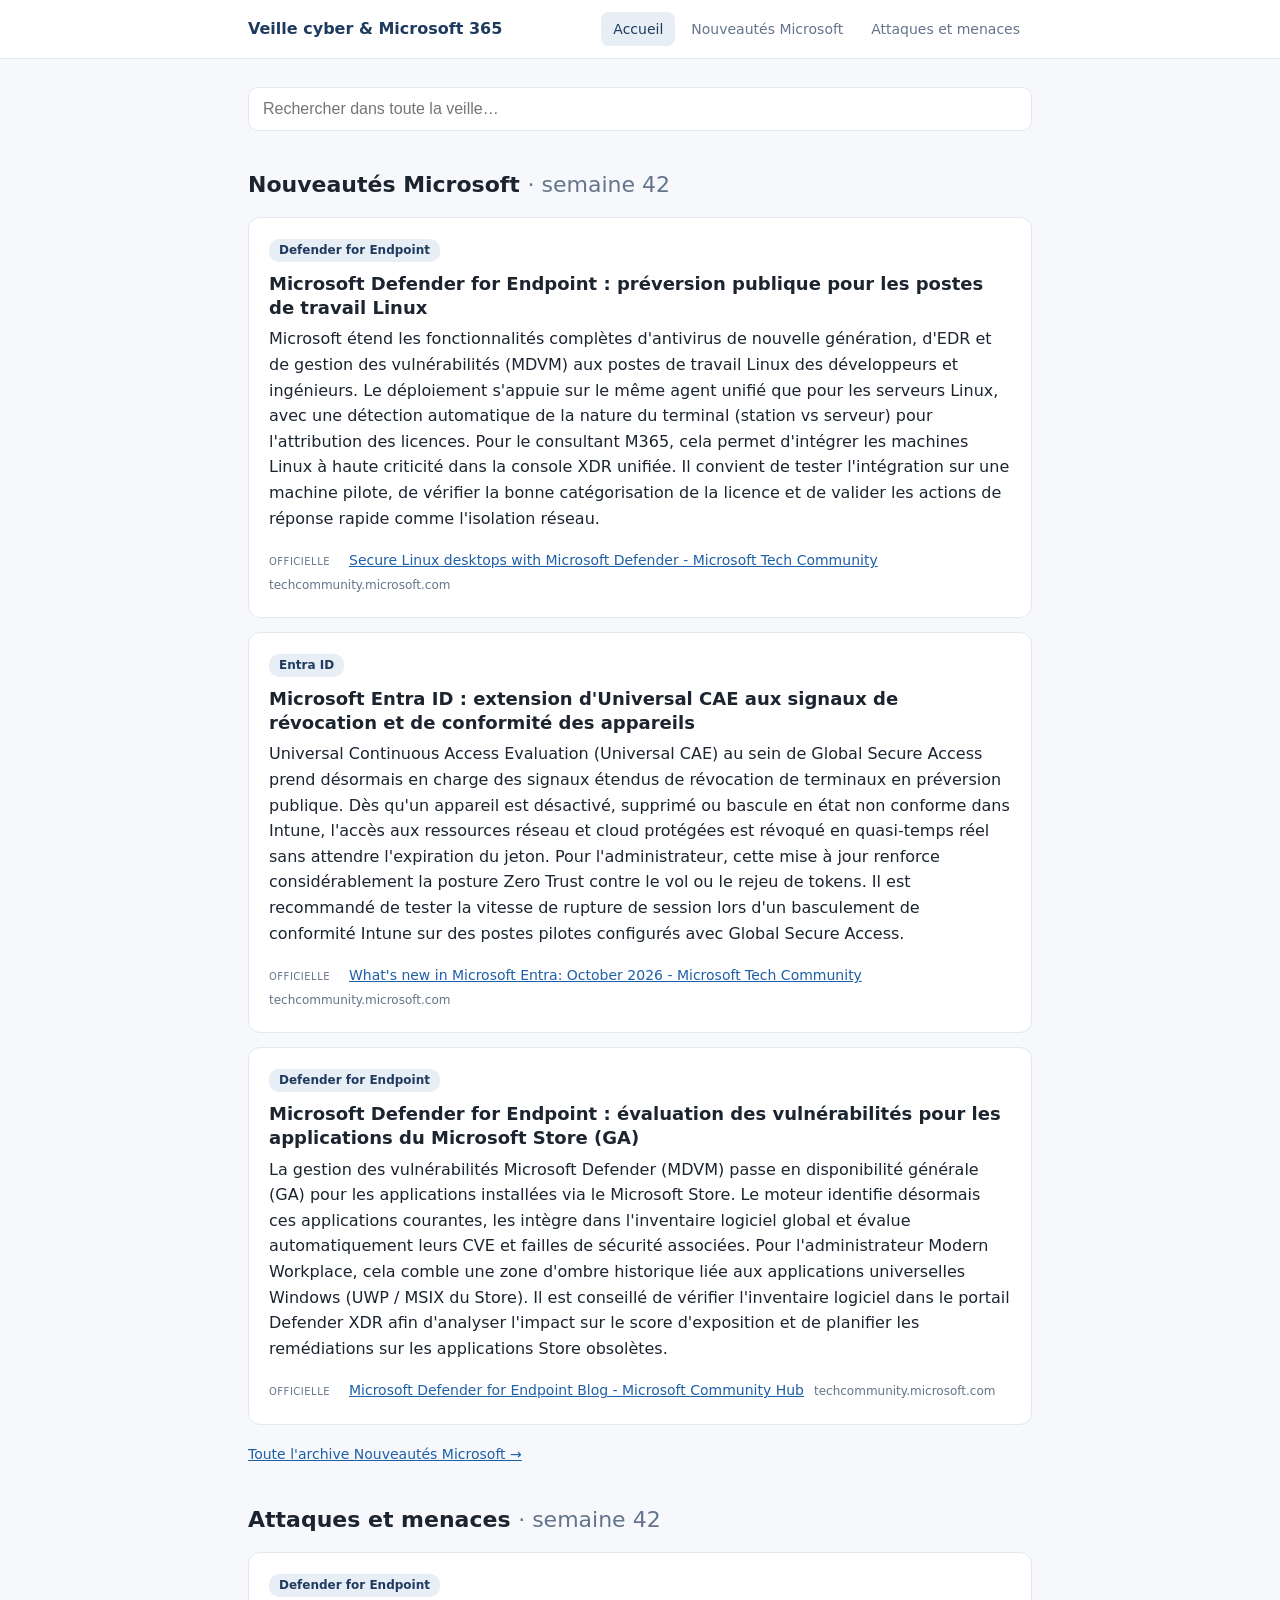
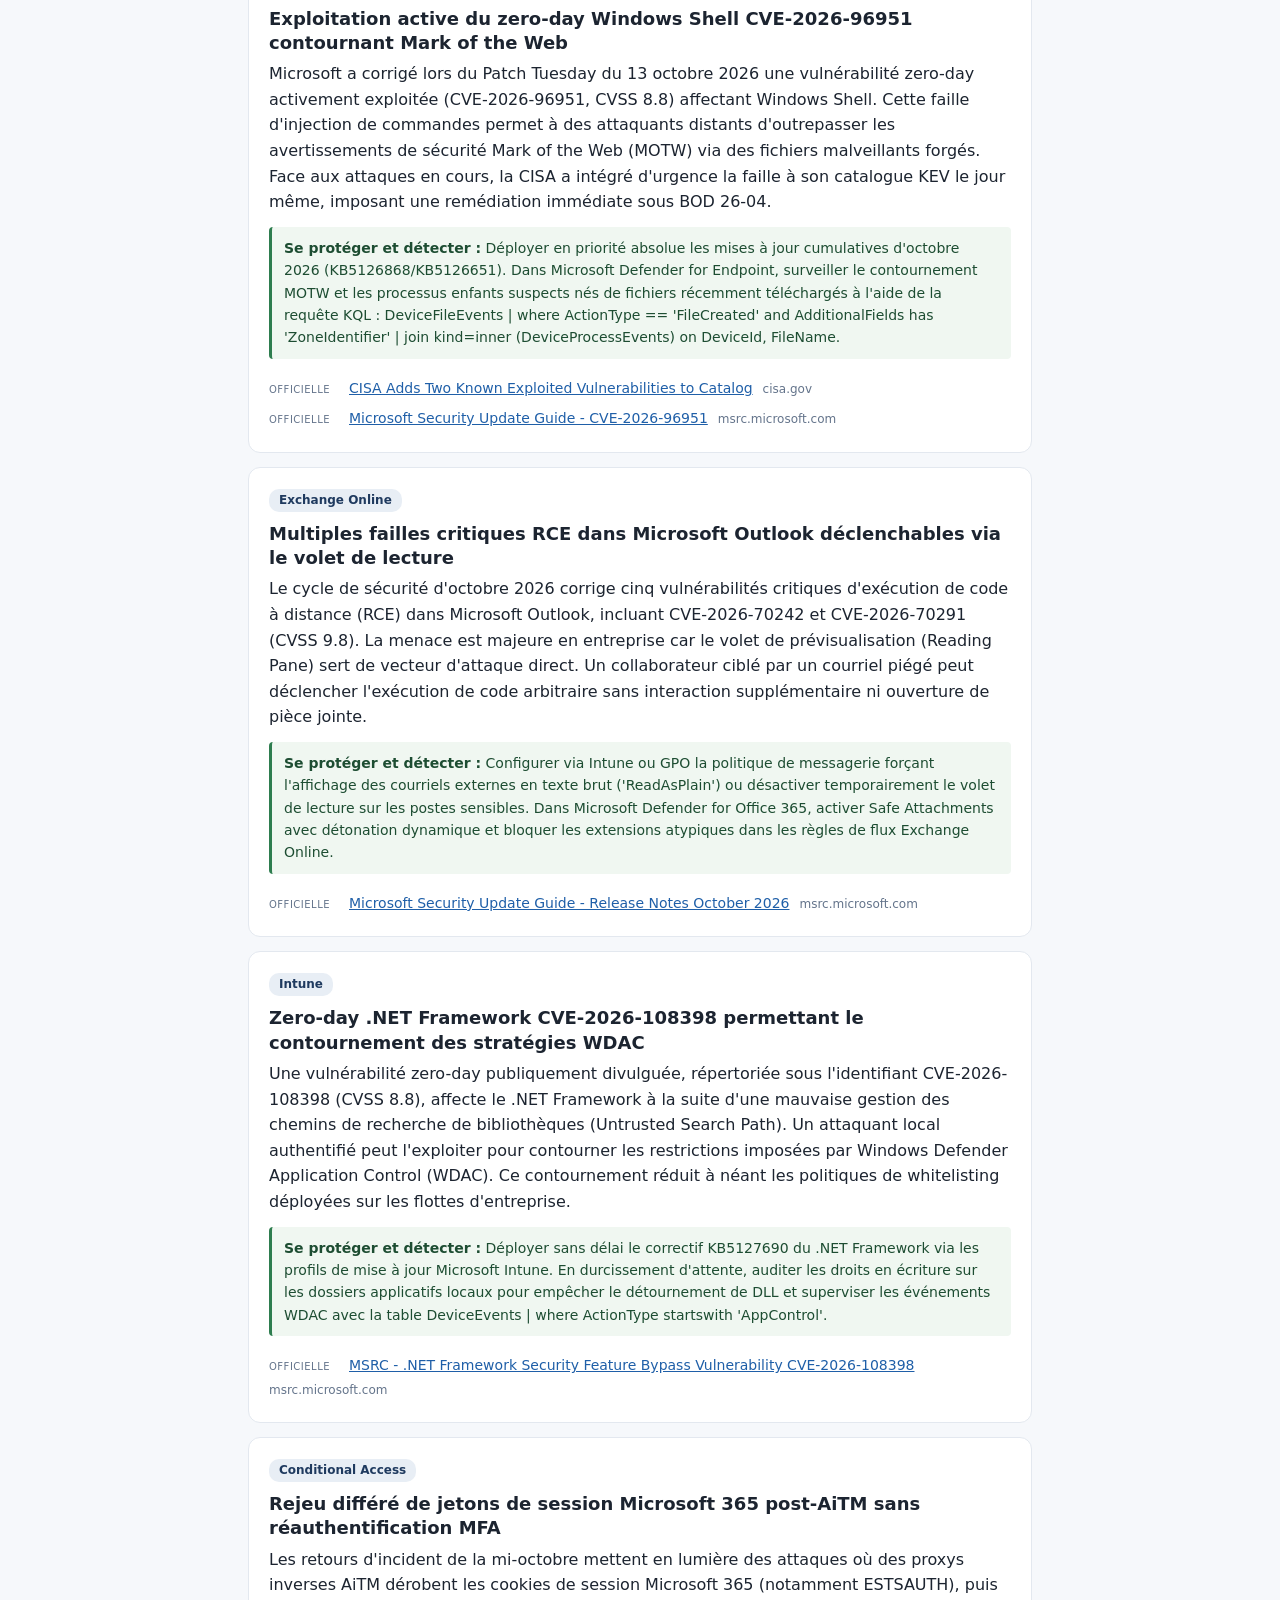
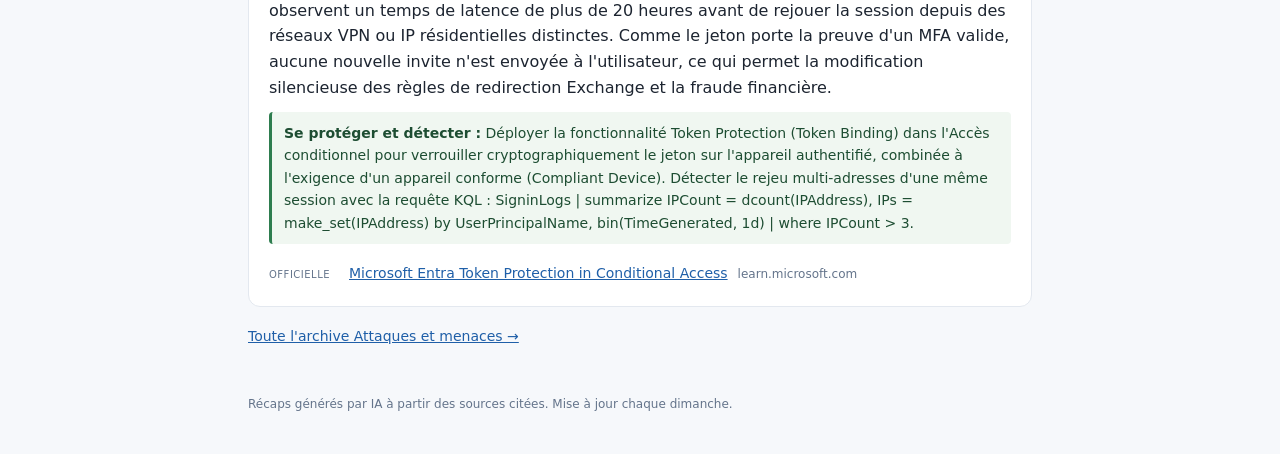
==== commit b6e84d13: "Veille du 2026-10-18" ====
--- a/docs/index.html
+++ b/docs/index.html
@@ -26,84 +26,68 @@
 </section>
 
 <section class="latest">
-  <h2>Nouveautés Microsoft <span class="muted">· semaine 41</span></h2>
+  <h2>Nouveautés Microsoft <span class="muted">· semaine 42</span></h2>
   <article class="item">
-  <span class="tag">Conditional Access</span>
-  <h3>Préversion publique de la suppression réversible et de la restauration des stratégies d&#39;accès conditionnel et des emplacements nommés</h3>
-  <p>Microsoft déploie en préversion publique la suppression réversible (soft delete) et la restauration des stratégies d&#39;accès conditionnel ainsi que des emplacements nommés dans Entra ID. Les objets supprimés sont désormais conservés pendant 30 jours et peuvent être restaurés dans leur état exact via le portail ou l&#39;API Microsoft Graph (bêta). Pour un consultant, cela élimine le risque critique de rupture d&#39;accès ou d&#39;exposition de sécurité suite à une fausse manipulation ou une action malveillante. Il convient de tester la procédure de restauration sur un tenant de test et de vérifier les entrées associées dans les journaux d&#39;audit Entra.</p>
+  <span class="tag">Defender for Endpoint</span>
+  <h3>Microsoft Defender for Endpoint : préversion publique pour les postes de travail Linux</h3>
+  <p>Microsoft étend les fonctionnalités complètes d&#39;antivirus de nouvelle génération, d&#39;EDR et de gestion des vulnérabilités (MDVM) aux postes de travail Linux des développeurs et ingénieurs. Le déploiement s&#39;appuie sur le même agent unifié que pour les serveurs Linux, avec une détection automatique de la nature du terminal (station vs serveur) pour l&#39;attribution des licences. Pour le consultant M365, cela permet d&#39;intégrer les machines Linux à haute criticité dans la console XDR unifiée. Il convient de tester l&#39;intégration sur une machine pilote, de vérifier la bonne catégorisation de la licence et de valider les actions de réponse rapide comme l&#39;isolation réseau.</p>
   
   <ul class="sources">
-    <li><span class="stype">officielle</span><a href="https://learn.microsoft.com/en-us/entra/identity/conditional-access/plan-conditional-access" target="_blank" rel="noopener noreferrer nofollow">Plan Your Microsoft Entra Conditional Access Deployment</a><span class="dom">learn.microsoft.com</span></li>
-  </ul>
-</article><article class="item">
-  <span class="tag">Defender for Office 365</span>
-  <h3>Prise en charge des adresses IPv6 dans la liste d&#39;autorisation et de blocage du locataire (Tenant Allow/Block List)</h3>
-  <p>Microsoft Defender for Office 365 et Exchange Online Protection prennent désormais en charge l&#39;ajout d&#39;adresses et de plages IPv6 directement au sein de la liste d&#39;autorisation et de blocage du locataire (TABL). Cette évolution accompagne le déploiement généralisé d&#39;IPv6 sur les domaines acceptés d&#39;Exchange Online pour la réception de courriels. Pour le consultant, cela évite de devoir contourner le filtrage antispam via des règles de flux de messagerie (Exchange Transport Rules) complexes pour le trafic IPv6. Il est conseillé de vérifier la conformité des règles d&#39;exclusion IP existantes et de tester l&#39;ajout d&#39;adresses IPv6 sensibles dans le portail Defender XDR.</p>
-  
-  <ul class="sources">
-    <li><span class="stype">officielle</span><a href="https://learn.microsoft.com/en-us/defender-office-365/tenant-allow-block-list-ip-addresses-configure" target="_blank" rel="noopener noreferrer nofollow">Allow or block IPv6 addresses using the Tenant Allow/Block List - Microsoft Defender for Office 365</a><span class="dom">learn.microsoft.com</span></li><li><span class="stype">officielle</span><a href="https://login.microsoftonline.com/common/oauth2/v2.0/authorize?client_id=09213cdc-9f30-4e82-aa6f-9b6e8d82dab3&amp;redirect_uri=https%3A%2F%2Ftechcommunity.microsoft.com%2Ft5%2Fs%2Fauth%2Foauth2callback%2Fproviderid%2Fdefault&amp;response_type=code&amp;state=[base64]&amp;scope=User.Read+openid+email+profile+offline_access&amp;referer=https%3A%2F%2Ftechcommunity.microsoft.com%2Fcategory%2Fcommunities%2Fdiscussions%2Fsecurityandcompliance" target="_blank" rel="noopener noreferrer nofollow">Microsoft Community Hub - Security and Compliance</a><span class="dom">login.microsoftonline.com</span></li>
+    <li><span class="stype">officielle</span><a href="https://techcommunity.microsoft.com/blog/microsoftdefenderatpblog/secure-linux-desktops-with-microsoft-defender/4560822" target="_blank" rel="noopener noreferrer nofollow">Secure Linux desktops with Microsoft Defender - Microsoft Tech Community</a><span class="dom">techcommunity.microsoft.com</span></li>
   </ul>
 </article><article class="item">
   <span class="tag">Entra ID</span>
-  <h3>Durcissement du rapprochement d&#39;identités (Hard Match) et verrouillage de l&#39;attribut OnPremisesObjectIdentifier</h3>
-  <p>Microsoft renforce la sécurité des identités hybrides en bloquant les modifications par Entra Connect de l&#39;attribut OnPremisesObjectIdentifier dès lors qu&#39;il a déjà été associé à un objet utilisateur cloud. Ce durcissement neutralise les attaques par usurpation de compte consistant à réassigner un compte cloud existant vers un objet Active Directory local malveillant. Pour le consultant gérant la synchronisation, toute reconfiguration d&#39;ancrage légitime requiert désormais la suppression préalable de la valeur via Microsoft Graph avec le rôle Hybrid Identity Administrator et les permissions dédiées. Il est nécessaire de contrôler les rapports d&#39;erreurs de synchronisation Entra Connect Health.</p>
+  <h3>Microsoft Entra ID : extension d&#39;Universal CAE aux signaux de révocation et de conformité des appareils</h3>
+  <p>Universal Continuous Access Evaluation (Universal CAE) au sein de Global Secure Access prend désormais en charge des signaux étendus de révocation de terminaux en préversion publique. Dès qu&#39;un appareil est désactivé, supprimé ou bascule en état non conforme dans Intune, l&#39;accès aux ressources réseau et cloud protégées est révoqué en quasi-temps réel sans attendre l&#39;expiration du jeton. Pour l&#39;administrateur, cette mise à jour renforce considérablement la posture Zero Trust contre le vol ou le rejeu de tokens. Il est recommandé de tester la vitesse de rupture de session lors d&#39;un basculement de conformité Intune sur des postes pilotes configurés avec Global Secure Access.</p>
   
   <ul class="sources">
-    <li><span class="stype">officielle</span><a href="https://learn.microsoft.com/en-us/entra/identity/hybrid/connect/how-to-connect-sync-service-manager-ui-connectors" target="_blank" rel="noopener noreferrer nofollow">Microsoft Entra Connect Sync: Manage identity matching</a><span class="dom">learn.microsoft.com</span></li>
+    <li><span class="stype">officielle</span><a href="https://techcommunity.microsoft.com/blog/microsoft-entra-blog/what%E2%80%99s-new-in-microsoft-entra-october-2026/4556460" target="_blank" rel="noopener noreferrer nofollow">What&#39;s new in Microsoft Entra: October 2026 - Microsoft Tech Community</a><span class="dom">techcommunity.microsoft.com</span></li>
   </ul>
 </article><article class="item">
-  <span class="tag">Entra ID</span>
-  <h3>Disponibilité générale des autorisations Microsoft Graph granulaires pour UserAuthenticationMethod</h3>
-  <p>Microsoft passe en disponibilité générale une suite d&#39;autorisations Microsoft Graph granulaires basées sur le moindre privilège pour les API UserAuthenticationMethod. Au lieu d&#39;exiger le privilège global UserAuthenticationMethod.ReadWrite.All, les applications et automatisations peuvent désormais être restreintes par méthode d&#39;authentification spécifique (ex. UserAuthMethod-Phone, UserAuthMethod-TAP, UserAuthMethod-Email). Pour un consultant, cette mesure réduit considérablement le risque d&#39;escalade de privilèges en cas de fuite d&#39;un secret d&#39;application ITSM ou Helpdesk. Il faut auditer les enregistrements d&#39;applications existants et remplacer les droits globaux par des autorisations ciblées.</p>
+  <span class="tag">Defender for Endpoint</span>
+  <h3>Microsoft Defender for Endpoint : évaluation des vulnérabilités pour les applications du Microsoft Store (GA)</h3>
+  <p>La gestion des vulnérabilités Microsoft Defender (MDVM) passe en disponibilité générale (GA) pour les applications installées via le Microsoft Store. Le moteur identifie désormais ces applications courantes, les intègre dans l&#39;inventaire logiciel global et évalue automatiquement leurs CVE et failles de sécurité associées. Pour l&#39;administrateur Modern Workplace, cela comble une zone d&#39;ombre historique liée aux applications universelles Windows (UWP / MSIX du Store). Il est conseillé de vérifier l&#39;inventaire logiciel dans le portail Defender XDR afin d&#39;analyser l&#39;impact sur le score d&#39;exposition et de planifier les remédiations sur les applications Store obsolètes.</p>
   
   <ul class="sources">
-    <li><span class="stype">officielle</span><a href="https://learn.microsoft.com/en-us/graph/permissions-reference" target="_blank" rel="noopener noreferrer nofollow">Microsoft Graph permissions reference</a><span class="dom">learn.microsoft.com</span></li><li><span class="stype">officielle</span><a href="https://learn.microsoft.com/en-us/graph/api/resources/authenticationmethods-overview?view=graph-rest-1.0" target="_blank" rel="noopener noreferrer nofollow">Authentication methods API overview - Microsoft Graph</a><span class="dom">learn.microsoft.com</span></li>
-  </ul>
-</article><article class="item">
-  <span class="tag">Intune</span>
-  <h3>Révision du cycle de vie Android : exigence minimale d&#39;Android 10 et politique des quatre versions majeures</h3>
-  <p>Microsoft Intune applique la fin de support pour les versions d&#39;Android antérieures à la version 10 pour l&#39;ensemble des modes d&#39;enrôlement basés sur l&#39;utilisateur (Android Enterprise BYOD et d&#39;entreprise, mode entièrement géré, AOSP et stratégies MAM App Protection). Microsoft formalise également sa politique de cycle de vie consistant à ne maintenir que les quatre dernières versions majeures de l&#39;OS. Pour un consultant, les appareils sous Android 9 ou antérieur ne recevront plus de mises à jour de l&#39;application Portail d&#39;entreprise et échoueront aux règles de conformité. Il convient d&#39;extraire la liste des terminaux obsolètes dans Intune et de mettre à jour les stratégies de conformité et de restriction d&#39;appareils.</p>
-  
-  <ul class="sources">
-    <li><span class="stype">officielle</span><a href="https://learn.microsoft.com/en-us/intune/whats-new/" target="_blank" rel="noopener noreferrer nofollow">What&#39;s new in Microsoft Intune</a><span class="dom">learn.microsoft.com</span></li><li><span class="stype">officielle</span><a href="https://techcommunity.microsoft.com/blog/microsoftintuneblog/whats-new-in-microsoft-intune-october-2024/4273353" target="_blank" rel="noopener noreferrer nofollow">What&#39;s new in Microsoft Intune October 2024 - Microsoft Tech Community</a><span class="dom">techcommunity.microsoft.com</span></li>
+    <li><span class="stype">officielle</span><a href="https://techcommunity.microsoft.com/category/microsoft-defender-for-endpoint/blog/microsoftdefenderatpblog" target="_blank" rel="noopener noreferrer nofollow">Microsoft Defender for Endpoint Blog - Microsoft Community Hub</a><span class="dom">techcommunity.microsoft.com</span></li>
   </ul>
 </article>
   <p><a class="more" href="microsoft/index.html">Toute l'archive Nouveautés Microsoft →</a></p>
 </section>
 
 <section class="latest">
-  <h2>Attaques et menaces <span class="muted">· semaine 41</span></h2>
+  <h2>Attaques et menaces <span class="muted">· semaine 42</span></h2>
   <article class="item">
-  <span class="tag">Exchange Online</span>
-  <h3>Alerte CERT-FR sur une faille d&#39;élévation de privilèges dans Microsoft Exchange Server (CVE-2026-96940)</h3>
-  <p>Le CERT-FR a émis le 5 octobre 2026 l&#39;avis CERTFR-2026-AVI-1258 concernant une vulnérabilité critique d&#39;élévation de privilèges affectant Microsoft Exchange Server (éditions 2016, 2019 et Subscription Edition). Un défaut d&#39;autorisation permet à un attaquant distant authentifié sur le réseau d&#39;accéder sans droit aux boîtes aux lettres d&#39;autres utilisateurs du même tenant ou de l&#39;organisation. Si Exchange Online intègre le correctif côté cloud sans action requise, les passerelles et infrastructures hybrides exposées restent particulièrement ciblées pour du vol de correspondance sensible.</p>
-  <div class="note"><strong>Se protéger et détecter :</strong> Pour vous protéger, appliquez immédiatement les correctifs cumulatifs sur vos serveurs Exchange hybrides et surveillez les attributions anormales de permissions avec la requête KQL : AuditLogs | where OperationName in (&#39;Add-MailboxPermission&#39;, &#39;Add-RecipientPermission&#39;) | project TimeGenerated, InitiatedBy, TargetResources, Result.</div>
+  <span class="tag">Defender for Endpoint</span>
+  <h3>Exploitation active du zero-day Windows Shell CVE-2026-96951 contournant Mark of the Web</h3>
+  <p>Microsoft a corrigé lors du Patch Tuesday du 13 octobre 2026 une vulnérabilité zero-day activement exploitée (CVE-2026-96951, CVSS 8.8) affectant Windows Shell. Cette faille d&#39;injection de commandes permet à des attaquants distants d&#39;outrepasser les avertissements de sécurité Mark of the Web (MOTW) via des fichiers malveillants forgés. Face aux attaques en cours, la CISA a intégré d&#39;urgence la faille à son catalogue KEV le jour même, imposant une remédiation immédiate sous BOD 26-04.</p>
+  <div class="note"><strong>Se protéger et détecter :</strong> Déployer en priorité absolue les mises à jour cumulatives d&#39;octobre 2026 (KB5126868/KB5126651). Dans Microsoft Defender for Endpoint, surveiller le contournement MOTW et les processus enfants suspects nés de fichiers récemment téléchargés à l&#39;aide de la requête KQL : DeviceFileEvents | where ActionType == &#39;FileCreated&#39; and AdditionalFields has &#39;ZoneIdentifier&#39; | join kind=inner (DeviceProcessEvents) on DeviceId, FileName.</div>
   <ul class="sources">
-    <li><span class="stype">officielle</span><a href="https://www.cert.ssi.gouv.fr/avis/CERTFR-2026-AVI-1258/" target="_blank" rel="noopener noreferrer nofollow">Vulnérabilité dans Microsoft Exchange Server - CERT-FR</a><span class="dom">cert.ssi.gouv.fr</span></li><li><span class="stype">officielle</span><a href="https://msrc.microsoft.com/update-guide/vulnerability/CVE-2026-96940" target="_blank" rel="noopener noreferrer nofollow">Microsoft Security Update Guide - CVE-2026-96940</a><span class="dom">msrc.microsoft.com</span></li>
+    <li><span class="stype">officielle</span><a href="https://www.cisa.gov/known-exploited-vulnerabilities-catalog" target="_blank" rel="noopener noreferrer nofollow">CISA Adds Two Known Exploited Vulnerabilities to Catalog</a><span class="dom">cisa.gov</span></li><li><span class="stype">officielle</span><a href="https://msrc.microsoft.com/update-guide/vulnerability/CVE-2026-96951" target="_blank" rel="noopener noreferrer nofollow">Microsoft Security Update Guide - CVE-2026-96951</a><span class="dom">msrc.microsoft.com</span></li>
   </ul>
 </article><article class="item">
-  <span class="tag">Defender for Endpoint</span>
-  <h3>Avis CERT-FR : Risque d&#39;exécution de code arbitraire à distance dans Microsoft 365 Apps (CVE-2026-100208)</h3>
-  <p>Publié le 6 octobre 2026 par l&#39;ANSSI (CERTFR-2026-AVI-1266), cet avis traite d&#39;une faille critique de type RCE (Remote Code Execution) au sein de la suite bureautique Microsoft Office et de Microsoft 365 Apps pour entreprise (32 et 64 bits). La vulnérabilité peut être déclenchée via l&#39;ouverture ou la prévisualisation d&#39;un fichier bureautique spécialement forgé distribué par hameçonnage. Les attaquants exploitent fréquemment ces failles de format pour déposer des implants et exécuter du code dans le contexte de session de l&#39;utilisateur.</p>
-  <div class="note"><strong>Se protéger et détecter :</strong> Activez les règles ASR (Attack Surface Reduction) de Defender for Endpoint interdisant la création de processus enfants par les applications Office (&#39;Block all Office applications from creating child processes&#39;). Détectez les anomalies avec la requête KQL : DeviceProcessEvents | where InitiatingProcessFileName in~ (&#39;winword.exe&#39;, &#39;excel.exe&#39;, &#39;powerpnt.exe&#39;) and FileName in~ (&#39;powershell.exe&#39;, &#39;cmd.exe&#39;, &#39;wscript.exe&#39;, &#39;cscript.exe&#39;).</div>
+  <span class="tag">Exchange Online</span>
+  <h3>Multiples failles critiques RCE dans Microsoft Outlook déclenchables via le volet de lecture</h3>
+  <p>Le cycle de sécurité d&#39;octobre 2026 corrige cinq vulnérabilités critiques d&#39;exécution de code à distance (RCE) dans Microsoft Outlook, incluant CVE-2026-70242 et CVE-2026-70291 (CVSS 9.8). La menace est majeure en entreprise car le volet de prévisualisation (Reading Pane) sert de vecteur d&#39;attaque direct. Un collaborateur ciblé par un courriel piégé peut déclencher l&#39;exécution de code arbitraire sans interaction supplémentaire ni ouverture de pièce jointe.</p>
+  <div class="note"><strong>Se protéger et détecter :</strong> Configurer via Intune ou GPO la politique de messagerie forçant l&#39;affichage des courriels externes en texte brut (&#39;ReadAsPlain&#39;) ou désactiver temporairement le volet de lecture sur les postes sensibles. Dans Microsoft Defender for Office 365, activer Safe Attachments avec détonation dynamique et bloquer les extensions atypiques dans les règles de flux Exchange Online.</div>
   <ul class="sources">
-    <li><span class="stype">officielle</span><a href="https://www.cert.ssi.gouv.fr/avis/CERTFR-2026-AVI-1266/" target="_blank" rel="noopener noreferrer nofollow">Vulnérabilité dans Microsoft Office - CERT-FR</a><span class="dom">cert.ssi.gouv.fr</span></li><li><span class="stype">officielle</span><a href="https://msrc.microsoft.com/update-guide/vulnerability/CVE-2026-100208" target="_blank" rel="noopener noreferrer nofollow">Microsoft Security Update Guide - CVE-2026-100208</a><span class="dom">msrc.microsoft.com</span></li>
+    <li><span class="stype">officielle</span><a href="https://msrc.microsoft.com/update-guide/releaseNote/2026-Oct" target="_blank" rel="noopener noreferrer nofollow">Microsoft Security Update Guide - Release Notes October 2026</a><span class="dom">msrc.microsoft.com</span></li>
   </ul>
 </article><article class="item">
-  <span class="tag">Entra ID</span>
-  <h3>Industrialisation du vol de jetons par Device Code Phishing via le kit EvilTokens (Storm-2992)</h3>
-  <p>À la suite des opérations de neutralisation récentes, les rapports techniques publiés cette première semaine d&#39;octobre 2026 détaillent l&#39;ampleur des campagnes menées par Storm-2992 via le kit EvilTokens, responsable du piratage de plus de 12 000 boîtes Microsoft 365. Cette plateforme automatise le phishing ciblant le protocole OAuth 2.0 Device Authorization Flow (RFC 8628), détournant un mécanisme légitime pour obtenir des jetons d&#39;accès et d&#39;actualisation sans intercepter les identifiants initiaux. Les attaquants utilisent ensuite des agents IA pour fouiller les boîtes compromises et persister via de faux enregistrements d&#39;appareils.</p>
-  <div class="note"><strong>Se protéger et détecter :</strong> Configurez une stratégie d&#39;accès conditionnel (Entra Conditional Access) bloquant le flux d&#39;authentification par code d&#39;appareil (&#39;Device code flow&#39;) pour l&#39;ensemble des utilisateurs bureautiques. Pour détecter les tentatives, exécutez la requête KQL : SigninLogs | where AuthenticationProcessingDetails has &#39;DeviceCode&#39; | project TimeGenerated, UserPrincipalName, AppDisplayName, IPAddress, Location, Status.</div>
+  <span class="tag">Intune</span>
+  <h3>Zero-day .NET Framework CVE-2026-108398 permettant le contournement des stratégies WDAC</h3>
+  <p>Une vulnérabilité zero-day publiquement divulguée, répertoriée sous l&#39;identifiant CVE-2026-108398 (CVSS 8.8), affecte le .NET Framework à la suite d&#39;une mauvaise gestion des chemins de recherche de bibliothèques (Untrusted Search Path). Un attaquant local authentifié peut l&#39;exploiter pour contourner les restrictions imposées par Windows Defender Application Control (WDAC). Ce contournement réduit à néant les politiques de whitelisting déployées sur les flottes d&#39;entreprise.</p>
+  <div class="note"><strong>Se protéger et détecter :</strong> Déployer sans délai le correctif KB5127690 du .NET Framework via les profils de mise à jour Microsoft Intune. En durcissement d&#39;attente, auditer les droits en écriture sur les dossiers applicatifs locaux pour empêcher le détournement de DLL et superviser les événements WDAC avec la table DeviceEvents | where ActionType startswith &#39;AppControl&#39;.</div>
   <ul class="sources">
-    <li><span class="stype">officielle</span><a href="https://www.microsoft.com/en-us/security/blog/2026/09/22/unmasking-eviltokens-getting-to-the-root-of-device-code-phishing/" target="_blank" rel="noopener noreferrer nofollow">Unmasking EvilTokens: Getting to the root of device code phishing - Microsoft Security Blog</a><span class="dom">microsoft.com</span></li>
+    <li><span class="stype">officielle</span><a href="https://msrc.microsoft.com/update-guide/vulnerability/CVE-2026-108398" target="_blank" rel="noopener noreferrer nofollow">MSRC - .NET Framework Security Feature Bypass Vulnerability CVE-2026-108398</a><span class="dom">msrc.microsoft.com</span></li>
   </ul>
 </article><article class="item">
-  <span class="tag">Defender for Identity</span>
-  <h3>Alerte conjointe CISA / FBI : Password spraying et ciblage d&#39;infrastructures hybrides Microsoft</h3>
-  <p>Dans un avis conjoint publié le 8 octobre 2026 (AA26-281A), la CISA, le FBI et la NSA alertent sur des campagnes menées par des groupes APT ciblant les organisations gouvernementales et stratégiques. Les acteurs étatiques combinent des attaques massives par pulvérisation de mots de passe (password spraying) contre Microsoft Exchange et les passerelles hybrides, suivies de tentatives de réplication non autorisée de l&#39;Active Directory (DCSync) et de vols de messageries d&#39;entreprises. Ces techniques cherchent à compromettre la synchronisation d&#39;identité entre l&#39;annuaire local et Entra ID.</p>
-  <div class="note"><strong>Se protéger et détecter :</strong> Activez les capteurs Microsoft Defender for Identity sur tous les contrôleurs de domaine pour intercepter les alertes de réplication suspecte de compte (DCSync/DRSUAPI) et désactivez l&#39;authentification héritée via Conditional Access. Détectez les patterns de password spray avec la requête KQL : IdentityLogonEvents | where ActionType == &#39;LogonFailed&#39; and FailureReason == &#39;InvalidPassword&#39; | summarize FailedAttempts = count(), Targets = dcount(AccountName) by bin(TimeGenerated, 15m), IPAddress | where Targets &gt; 10.</div>
+  <span class="tag">Conditional Access</span>
+  <h3>Rejeu différé de jetons de session Microsoft 365 post-AiTM sans réauthentification MFA</h3>
+  <p>Les retours d&#39;incident de la mi-octobre mettent en lumière des attaques où des proxys inverses AiTM dérobent les cookies de session Microsoft 365 (notamment ESTSAUTH), puis observent un temps de latence de plus de 20 heures avant de rejouer la session depuis des réseaux VPN ou IP résidentielles distinctes. Comme le jeton porte la preuve d&#39;un MFA valide, aucune nouvelle invite n&#39;est envoyée à l&#39;utilisateur, ce qui permet la modification silencieuse des règles de redirection Exchange et la fraude financière.</p>
+  <div class="note"><strong>Se protéger et détecter :</strong> Déployer la fonctionnalité Token Protection (Token Binding) dans l&#39;Accès conditionnel pour verrouiller cryptographiquement le jeton sur l&#39;appareil authentifié, combinée à l&#39;exigence d&#39;un appareil conforme (Compliant Device). Détecter le rejeu multi-adresses d&#39;une même session avec la requête KQL : SigninLogs | summarize IPCount = dcount(IPAddress), IPs = make_set(IPAddress) by UserPrincipalName, bin(TimeGenerated, 1d) | where IPCount &gt; 3.</div>
   <ul class="sources">
-    <li><span class="stype">officielle</span><a href="https://www.cisa.gov/news-events/cybersecurity-advisories" target="_blank" rel="noopener noreferrer nofollow">CISA Cybersecurity Advisories Overview</a><span class="dom">cisa.gov</span></li><li><span class="stype">officielle</span><a href="https://www.cert.ssi.gouv.fr/" target="_blank" rel="noopener noreferrer nofollow">Avis et alertes d&#39;actualité de l&#39;ANSSI - CERT-FR</a><span class="dom">cert.ssi.gouv.fr</span></li>
+    <li><span class="stype">officielle</span><a href="https://learn.microsoft.com/en-us/entra/identity/conditional-access/concept-token-protection" target="_blank" rel="noopener noreferrer nofollow">Microsoft Entra Token Protection in Conditional Access</a><span class="dom">learn.microsoft.com</span></li>
   </ul>
 </article>
   <p><a class="more" href="menaces/index.html">Toute l'archive Attaques et menaces →</a></p>
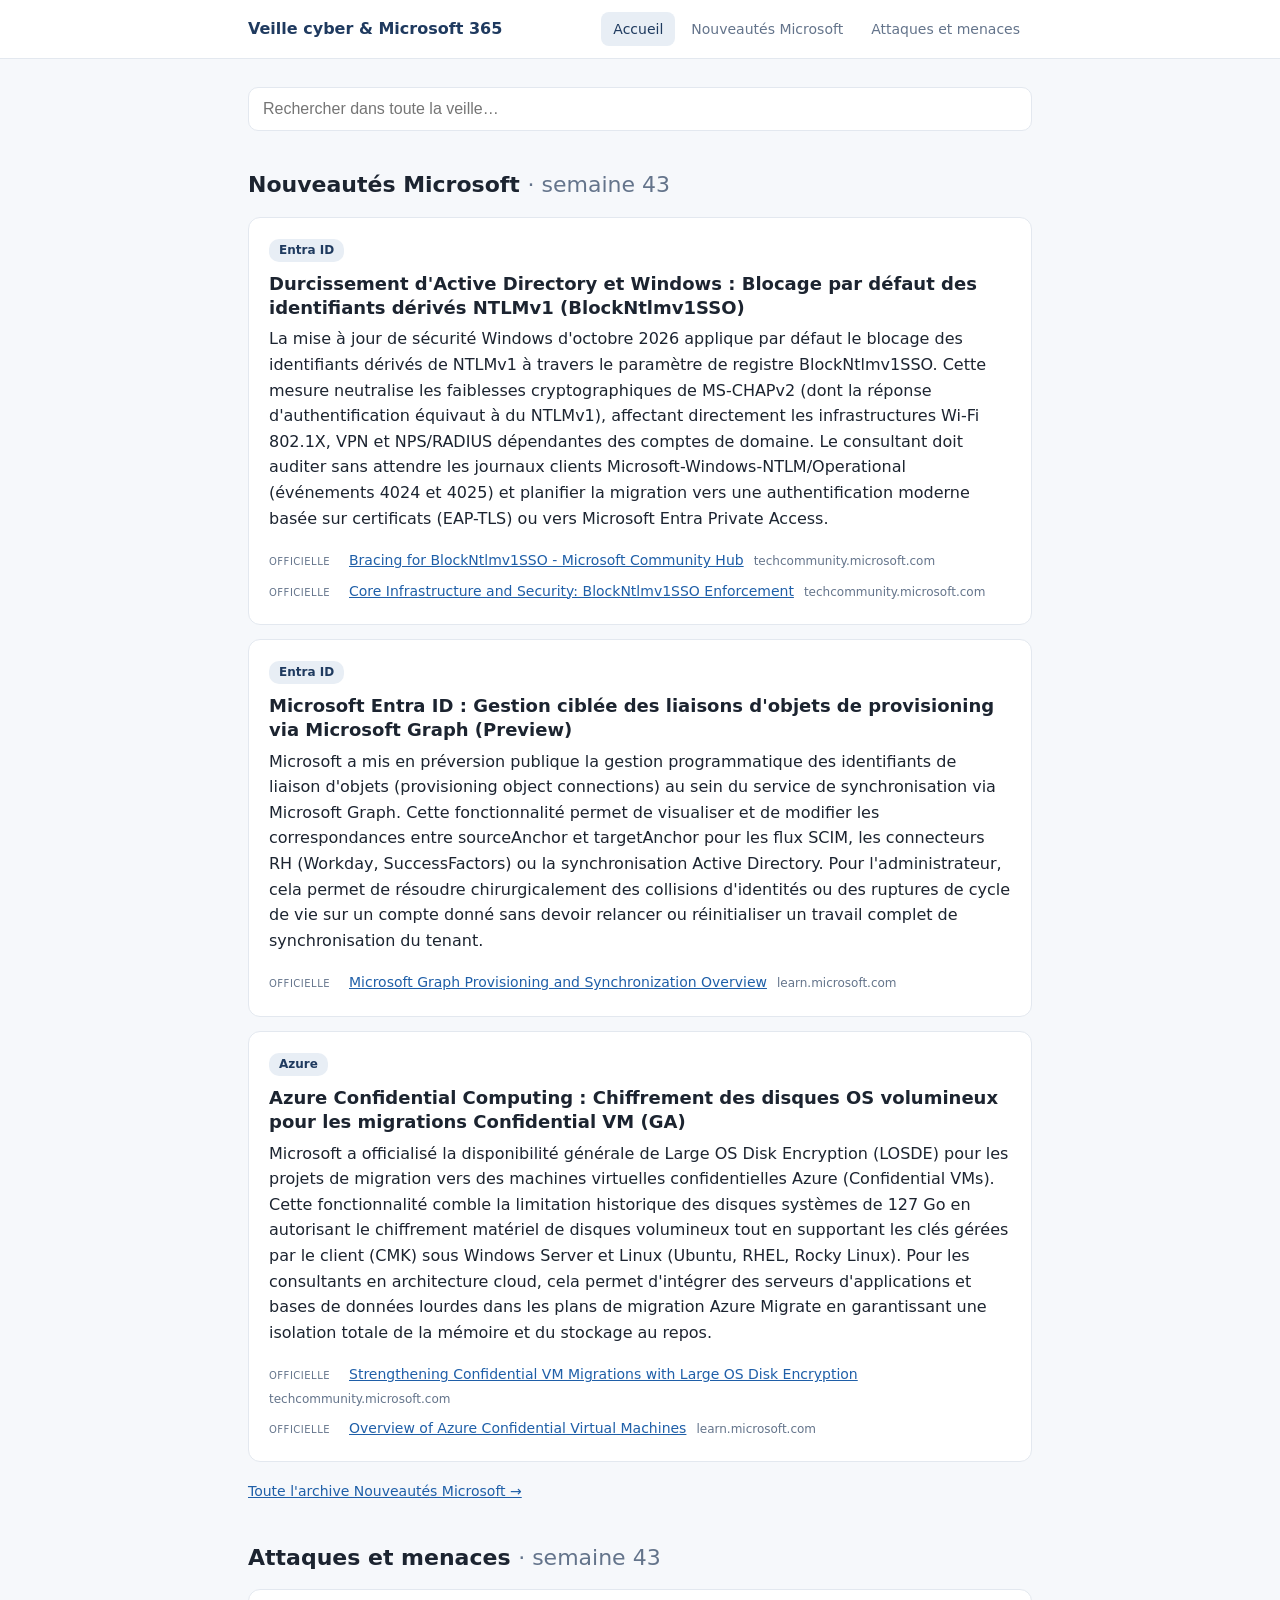
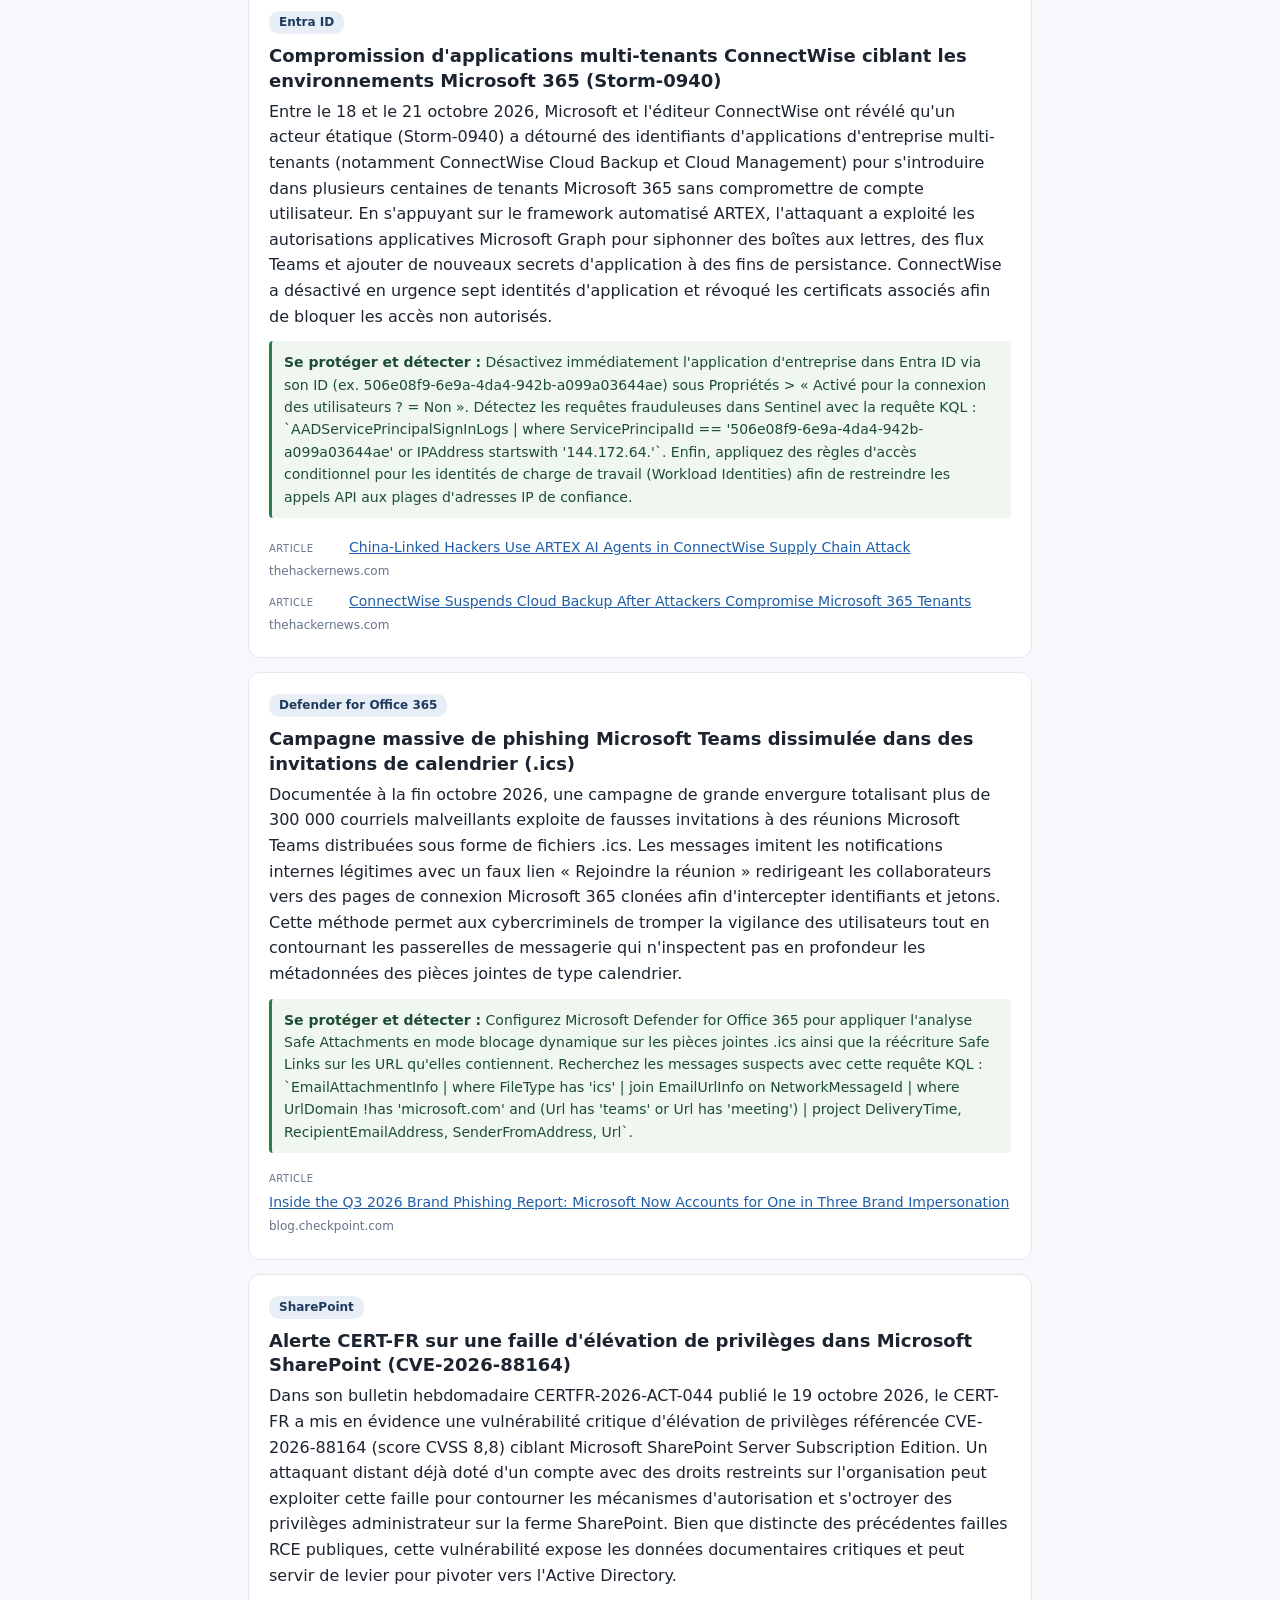
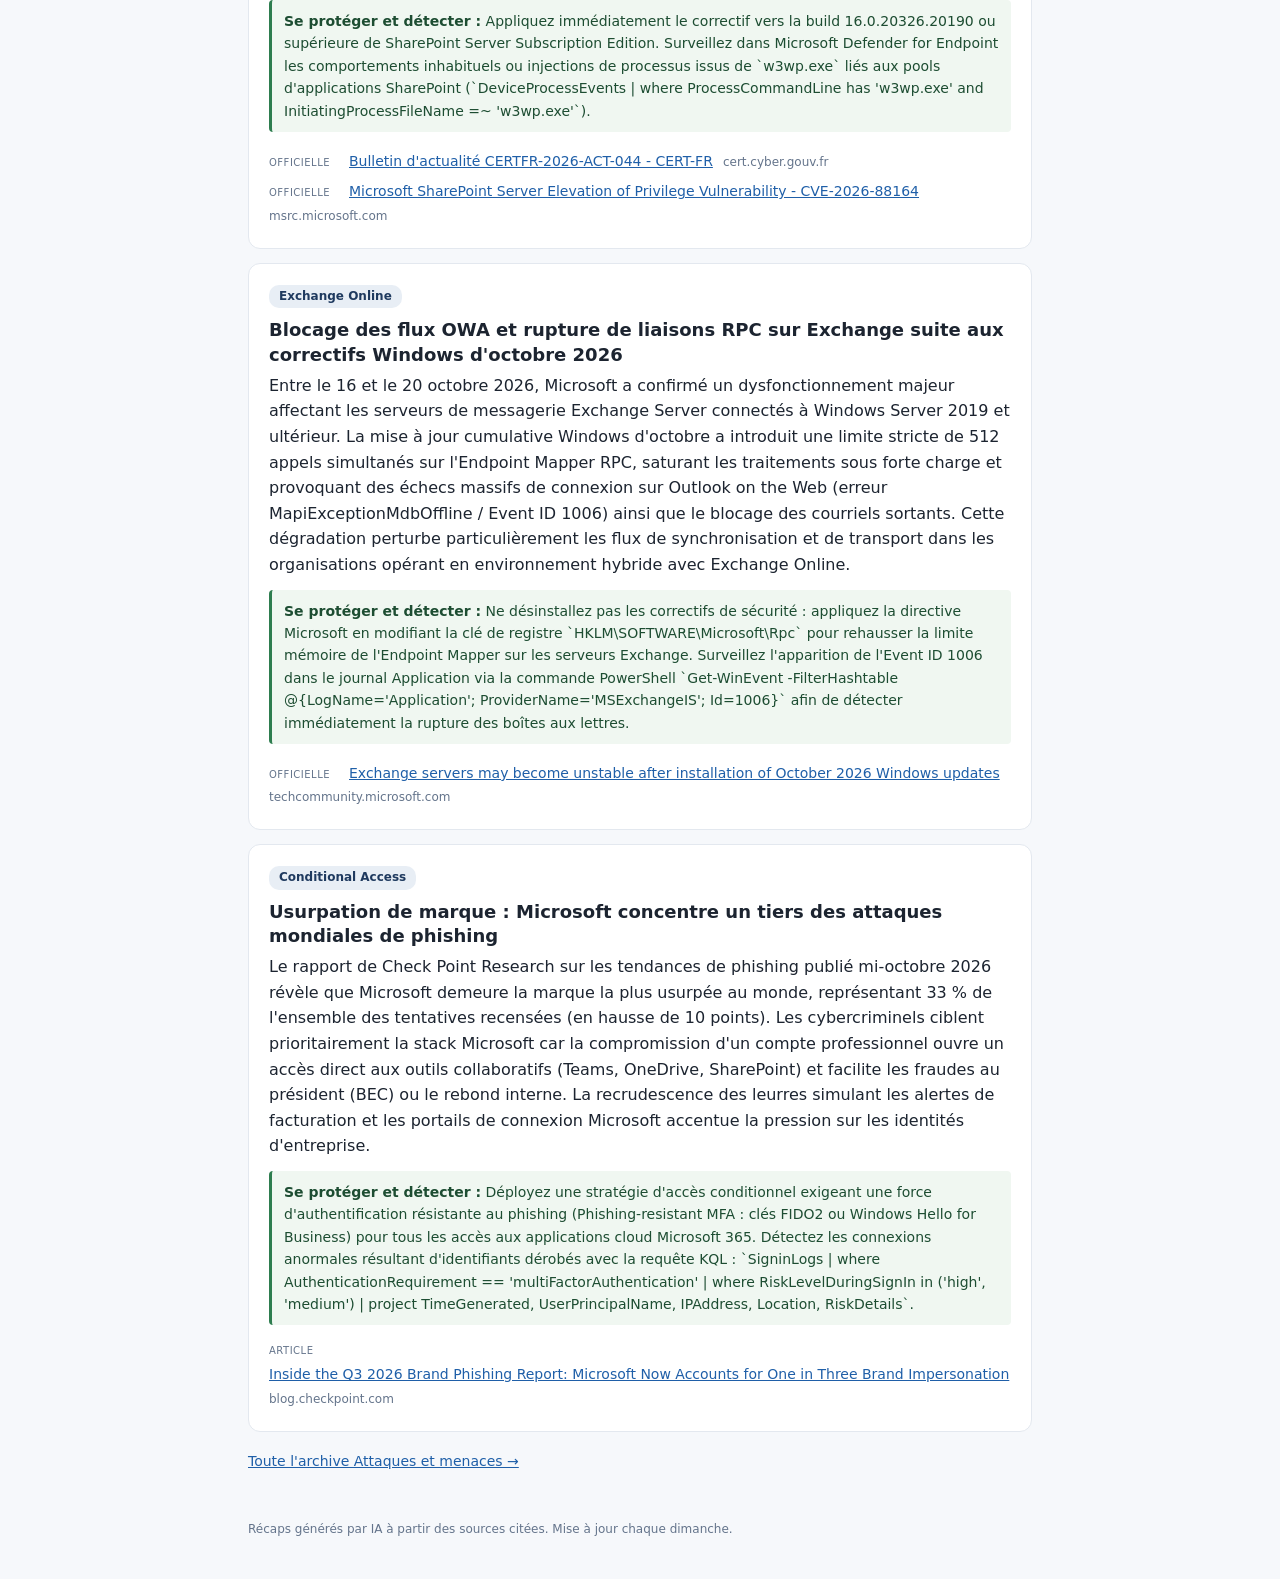
==== commit ccccb5b2: "Veille du 2026-10-25" ====
--- a/docs/index.html
+++ b/docs/index.html
@@ -26,68 +26,76 @@
 </section>
 
 <section class="latest">
-  <h2>Nouveautés Microsoft <span class="muted">· semaine 42</span></h2>
+  <h2>Nouveautés Microsoft <span class="muted">· semaine 43</span></h2>
   <article class="item">
-  <span class="tag">Defender for Endpoint</span>
-  <h3>Microsoft Defender for Endpoint : préversion publique pour les postes de travail Linux</h3>
-  <p>Microsoft étend les fonctionnalités complètes d&#39;antivirus de nouvelle génération, d&#39;EDR et de gestion des vulnérabilités (MDVM) aux postes de travail Linux des développeurs et ingénieurs. Le déploiement s&#39;appuie sur le même agent unifié que pour les serveurs Linux, avec une détection automatique de la nature du terminal (station vs serveur) pour l&#39;attribution des licences. Pour le consultant M365, cela permet d&#39;intégrer les machines Linux à haute criticité dans la console XDR unifiée. Il convient de tester l&#39;intégration sur une machine pilote, de vérifier la bonne catégorisation de la licence et de valider les actions de réponse rapide comme l&#39;isolation réseau.</p>
+  <span class="tag">Entra ID</span>
+  <h3>Durcissement d&#39;Active Directory et Windows : Blocage par défaut des identifiants dérivés NTLMv1 (BlockNtlmv1SSO)</h3>
+  <p>La mise à jour de sécurité Windows d&#39;octobre 2026 applique par défaut le blocage des identifiants dérivés de NTLMv1 à travers le paramètre de registre BlockNtlmv1SSO. Cette mesure neutralise les faiblesses cryptographiques de MS-CHAPv2 (dont la réponse d&#39;authentification équivaut à du NTLMv1), affectant directement les infrastructures Wi-Fi 802.1X, VPN et NPS/RADIUS dépendantes des comptes de domaine. Le consultant doit auditer sans attendre les journaux clients Microsoft-Windows-NTLM/Operational (événements 4024 et 4025) et planifier la migration vers une authentification moderne basée sur certificats (EAP-TLS) ou vers Microsoft Entra Private Access.</p>
   
   <ul class="sources">
-    <li><span class="stype">officielle</span><a href="https://techcommunity.microsoft.com/blog/microsoftdefenderatpblog/secure-linux-desktops-with-microsoft-defender/4560822" target="_blank" rel="noopener noreferrer nofollow">Secure Linux desktops with Microsoft Defender - Microsoft Tech Community</a><span class="dom">techcommunity.microsoft.com</span></li>
+    <li><span class="stype">officielle</span><a href="https://techcommunity.microsoft.com/discussions/cloudservicesproviderspartners/re-microsoft-csp---indirect-reseller-status-is-suspended-and-cant-get-fixed/4277476" target="_blank" rel="noopener noreferrer nofollow">Bracing for BlockNtlmv1SSO - Microsoft Community Hub</a><span class="dom">techcommunity.microsoft.com</span></li><li><span class="stype">officielle</span><a href="https://techcommunity.microsoft.com/discussions/cloudservicesproviderspartners/re-microsoft-csp---indirect-reseller-status-is-suspended-and-cant-get-fixed/4277476" target="_blank" rel="noopener noreferrer nofollow">Core Infrastructure and Security: BlockNtlmv1SSO Enforcement</a><span class="dom">techcommunity.microsoft.com</span></li>
   </ul>
 </article><article class="item">
   <span class="tag">Entra ID</span>
-  <h3>Microsoft Entra ID : extension d&#39;Universal CAE aux signaux de révocation et de conformité des appareils</h3>
-  <p>Universal Continuous Access Evaluation (Universal CAE) au sein de Global Secure Access prend désormais en charge des signaux étendus de révocation de terminaux en préversion publique. Dès qu&#39;un appareil est désactivé, supprimé ou bascule en état non conforme dans Intune, l&#39;accès aux ressources réseau et cloud protégées est révoqué en quasi-temps réel sans attendre l&#39;expiration du jeton. Pour l&#39;administrateur, cette mise à jour renforce considérablement la posture Zero Trust contre le vol ou le rejeu de tokens. Il est recommandé de tester la vitesse de rupture de session lors d&#39;un basculement de conformité Intune sur des postes pilotes configurés avec Global Secure Access.</p>
+  <h3>Microsoft Entra ID : Gestion ciblée des liaisons d&#39;objets de provisioning via Microsoft Graph (Preview)</h3>
+  <p>Microsoft a mis en préversion publique la gestion programmatique des identifiants de liaison d&#39;objets (provisioning object connections) au sein du service de synchronisation via Microsoft Graph. Cette fonctionnalité permet de visualiser et de modifier les correspondances entre sourceAnchor et targetAnchor pour les flux SCIM, les connecteurs RH (Workday, SuccessFactors) ou la synchronisation Active Directory. Pour l&#39;administrateur, cela permet de résoudre chirurgicalement des collisions d&#39;identités ou des ruptures de cycle de vie sur un compte donné sans devoir relancer ou réinitialiser un travail complet de synchronisation du tenant.</p>
   
   <ul class="sources">
-    <li><span class="stype">officielle</span><a href="https://techcommunity.microsoft.com/blog/microsoft-entra-blog/what%E2%80%99s-new-in-microsoft-entra-october-2026/4556460" target="_blank" rel="noopener noreferrer nofollow">What&#39;s new in Microsoft Entra: October 2026 - Microsoft Tech Community</a><span class="dom">techcommunity.microsoft.com</span></li>
+    <li><span class="stype">officielle</span><a href="https://learn.microsoft.com/en-us/graph/api/resources/synchronization-overview?view=graph-rest-1.0" target="_blank" rel="noopener noreferrer nofollow">Microsoft Graph Provisioning and Synchronization Overview</a><span class="dom">learn.microsoft.com</span></li>
   </ul>
 </article><article class="item">
-  <span class="tag">Defender for Endpoint</span>
-  <h3>Microsoft Defender for Endpoint : évaluation des vulnérabilités pour les applications du Microsoft Store (GA)</h3>
-  <p>La gestion des vulnérabilités Microsoft Defender (MDVM) passe en disponibilité générale (GA) pour les applications installées via le Microsoft Store. Le moteur identifie désormais ces applications courantes, les intègre dans l&#39;inventaire logiciel global et évalue automatiquement leurs CVE et failles de sécurité associées. Pour l&#39;administrateur Modern Workplace, cela comble une zone d&#39;ombre historique liée aux applications universelles Windows (UWP / MSIX du Store). Il est conseillé de vérifier l&#39;inventaire logiciel dans le portail Defender XDR afin d&#39;analyser l&#39;impact sur le score d&#39;exposition et de planifier les remédiations sur les applications Store obsolètes.</p>
+  <span class="tag">Azure</span>
+  <h3>Azure Confidential Computing : Chiffrement des disques OS volumineux pour les migrations Confidential VM (GA)</h3>
+  <p>Microsoft a officialisé la disponibilité générale de Large OS Disk Encryption (LOSDE) pour les projets de migration vers des machines virtuelles confidentielles Azure (Confidential VMs). Cette fonctionnalité comble la limitation historique des disques systèmes de 127 Go en autorisant le chiffrement matériel de disques volumineux tout en supportant les clés gérées par le client (CMK) sous Windows Server et Linux (Ubuntu, RHEL, Rocky Linux). Pour les consultants en architecture cloud, cela permet d&#39;intégrer des serveurs d&#39;applications et bases de données lourdes dans les plans de migration Azure Migrate en garantissant une isolation totale de la mémoire et du stockage au repos.</p>
   
   <ul class="sources">
-    <li><span class="stype">officielle</span><a href="https://techcommunity.microsoft.com/category/microsoft-defender-for-endpoint/blog/microsoftdefenderatpblog" target="_blank" rel="noopener noreferrer nofollow">Microsoft Defender for Endpoint Blog - Microsoft Community Hub</a><span class="dom">techcommunity.microsoft.com</span></li>
+    <li><span class="stype">officielle</span><a href="https://techcommunity.microsoft.com/blog/azuresqlblog/re-external-rest-endpoint-invocation-is-now-ga/4276413" target="_blank" rel="noopener noreferrer nofollow">Strengthening Confidential VM Migrations with Large OS Disk Encryption</a><span class="dom">techcommunity.microsoft.com</span></li><li><span class="stype">officielle</span><a href="https://learn.microsoft.com/en-us/azure/confidential-computing/confidential-vm-overview" target="_blank" rel="noopener noreferrer nofollow">Overview of Azure Confidential Virtual Machines</a><span class="dom">learn.microsoft.com</span></li>
   </ul>
 </article>
   <p><a class="more" href="microsoft/index.html">Toute l'archive Nouveautés Microsoft →</a></p>
 </section>
 
 <section class="latest">
-  <h2>Attaques et menaces <span class="muted">· semaine 42</span></h2>
+  <h2>Attaques et menaces <span class="muted">· semaine 43</span></h2>
   <article class="item">
-  <span class="tag">Defender for Endpoint</span>
-  <h3>Exploitation active du zero-day Windows Shell CVE-2026-96951 contournant Mark of the Web</h3>
-  <p>Microsoft a corrigé lors du Patch Tuesday du 13 octobre 2026 une vulnérabilité zero-day activement exploitée (CVE-2026-96951, CVSS 8.8) affectant Windows Shell. Cette faille d&#39;injection de commandes permet à des attaquants distants d&#39;outrepasser les avertissements de sécurité Mark of the Web (MOTW) via des fichiers malveillants forgés. Face aux attaques en cours, la CISA a intégré d&#39;urgence la faille à son catalogue KEV le jour même, imposant une remédiation immédiate sous BOD 26-04.</p>
-  <div class="note"><strong>Se protéger et détecter :</strong> Déployer en priorité absolue les mises à jour cumulatives d&#39;octobre 2026 (KB5126868/KB5126651). Dans Microsoft Defender for Endpoint, surveiller le contournement MOTW et les processus enfants suspects nés de fichiers récemment téléchargés à l&#39;aide de la requête KQL : DeviceFileEvents | where ActionType == &#39;FileCreated&#39; and AdditionalFields has &#39;ZoneIdentifier&#39; | join kind=inner (DeviceProcessEvents) on DeviceId, FileName.</div>
+  <span class="tag">Entra ID</span>
+  <h3>Compromission d&#39;applications multi-tenants ConnectWise ciblant les environnements Microsoft 365 (Storm-0940)</h3>
+  <p>Entre le 18 et le 21 octobre 2026, Microsoft et l&#39;éditeur ConnectWise ont révélé qu&#39;un acteur étatique (Storm-0940) a détourné des identifiants d&#39;applications d&#39;entreprise multi-tenants (notamment ConnectWise Cloud Backup et Cloud Management) pour s&#39;introduire dans plusieurs centaines de tenants Microsoft 365 sans compromettre de compte utilisateur. En s&#39;appuyant sur le framework automatisé ARTEX, l&#39;attaquant a exploité les autorisations applicatives Microsoft Graph pour siphonner des boîtes aux lettres, des flux Teams et ajouter de nouveaux secrets d&#39;application à des fins de persistance. ConnectWise a désactivé en urgence sept identités d&#39;application et révoqué les certificats associés afin de bloquer les accès non autorisés.</p>
+  <div class="note"><strong>Se protéger et détecter :</strong> Désactivez immédiatement l&#39;application d&#39;entreprise dans Entra ID via son ID (ex. 506e08f9-6e9a-4da4-942b-a099a03644ae) sous Propriétés &gt; « Activé pour la connexion des utilisateurs ? = Non ». Détectez les requêtes frauduleuses dans Sentinel avec la requête KQL : `AADServicePrincipalSignInLogs | where ServicePrincipalId == &#39;506e08f9-6e9a-4da4-942b-a099a03644ae&#39; or IPAddress startswith &#39;144.172.64.&#39;`. Enfin, appliquez des règles d&#39;accès conditionnel pour les identités de charge de travail (Workload Identities) afin de restreindre les appels API aux plages d&#39;adresses IP de confiance.</div>
   <ul class="sources">
-    <li><span class="stype">officielle</span><a href="https://www.cisa.gov/known-exploited-vulnerabilities-catalog" target="_blank" rel="noopener noreferrer nofollow">CISA Adds Two Known Exploited Vulnerabilities to Catalog</a><span class="dom">cisa.gov</span></li><li><span class="stype">officielle</span><a href="https://msrc.microsoft.com/update-guide/vulnerability/CVE-2026-96951" target="_blank" rel="noopener noreferrer nofollow">Microsoft Security Update Guide - CVE-2026-96951</a><span class="dom">msrc.microsoft.com</span></li>
+    <li><span class="stype">article</span><a href="https://thehackernews.com/2026/10/china-linked-hackers-use-artex-ai.html" target="_blank" rel="noopener noreferrer nofollow">China-Linked Hackers Use ARTEX AI Agents in ConnectWise Supply Chain Attack</a><span class="dom">thehackernews.com</span></li><li><span class="stype">article</span><a href="https://thehackernews.com/2026/10/connectwise-suspends-cloud-backup-after.html" target="_blank" rel="noopener noreferrer nofollow">ConnectWise Suspends Cloud Backup After Attackers Compromise Microsoft 365 Tenants</a><span class="dom">thehackernews.com</span></li>
+  </ul>
+</article><article class="item">
+  <span class="tag">Defender for Office 365</span>
+  <h3>Campagne massive de phishing Microsoft Teams dissimulée dans des invitations de calendrier (.ics)</h3>
+  <p>Documentée à la fin octobre 2026, une campagne de grande envergure totalisant plus de 300 000 courriels malveillants exploite de fausses invitations à des réunions Microsoft Teams distribuées sous forme de fichiers .ics. Les messages imitent les notifications internes légitimes avec un faux lien « Rejoindre la réunion » redirigeant les collaborateurs vers des pages de connexion Microsoft 365 clonées afin d&#39;intercepter identifiants et jetons. Cette méthode permet aux cybercriminels de tromper la vigilance des utilisateurs tout en contournant les passerelles de messagerie qui n&#39;inspectent pas en profondeur les métadonnées des pièces jointes de type calendrier.</p>
+  <div class="note"><strong>Se protéger et détecter :</strong> Configurez Microsoft Defender for Office 365 pour appliquer l&#39;analyse Safe Attachments en mode blocage dynamique sur les pièces jointes .ics ainsi que la réécriture Safe Links sur les URL qu&#39;elles contiennent. Recherchez les messages suspects avec cette requête KQL : `EmailAttachmentInfo | where FileType has &#39;ics&#39; | join EmailUrlInfo on NetworkMessageId | where UrlDomain !has &#39;microsoft.com&#39; and (Url has &#39;teams&#39; or Url has &#39;meeting&#39;) | project DeliveryTime, RecipientEmailAddress, SenderFromAddress, Url`.</div>
+  <ul class="sources">
+    <li><span class="stype">article</span><a href="https://blog.checkpoint.com/security/inside-the-q3-2026-brand-phishing-report-microsoft-now-accounts-for-one-in-three-brand-impersonation/" target="_blank" rel="noopener noreferrer nofollow">Inside the Q3 2026 Brand Phishing Report: Microsoft Now Accounts for One in Three Brand Impersonation</a><span class="dom">blog.checkpoint.com</span></li>
+  </ul>
+</article><article class="item">
+  <span class="tag">SharePoint</span>
+  <h3>Alerte CERT-FR sur une faille d&#39;élévation de privilèges dans Microsoft SharePoint (CVE-2026-88164)</h3>
+  <p>Dans son bulletin hebdomadaire CERTFR-2026-ACT-044 publié le 19 octobre 2026, le CERT-FR a mis en évidence une vulnérabilité critique d&#39;élévation de privilèges référencée CVE-2026-88164 (score CVSS 8,8) ciblant Microsoft SharePoint Server Subscription Edition. Un attaquant distant déjà doté d&#39;un compte avec des droits restreints sur l&#39;organisation peut exploiter cette faille pour contourner les mécanismes d&#39;autorisation et s&#39;octroyer des privilèges administrateur sur la ferme SharePoint. Bien que distincte des précédentes failles RCE publiques, cette vulnérabilité expose les données documentaires critiques et peut servir de levier pour pivoter vers l&#39;Active Directory.</p>
+  <div class="note"><strong>Se protéger et détecter :</strong> Appliquez immédiatement le correctif vers la build 16.0.20326.20190 ou supérieure de SharePoint Server Subscription Edition. Surveillez dans Microsoft Defender for Endpoint les comportements inhabituels ou injections de processus issus de `w3wp.exe` liés aux pools d&#39;applications SharePoint (`DeviceProcessEvents | where ProcessCommandLine has &#39;w3wp.exe&#39; and InitiatingProcessFileName =~ &#39;w3wp.exe&#39;`).</div>
+  <ul class="sources">
+    <li><span class="stype">officielle</span><a href="https://cert.cyber.gouv.fr/actualite/CERTFR-2026-ACT-044/" target="_blank" rel="noopener noreferrer nofollow">Bulletin d&#39;actualité CERTFR-2026-ACT-044 - CERT-FR</a><span class="dom">cert.cyber.gouv.fr</span></li><li><span class="stype">officielle</span><a href="https://msrc.microsoft.com/update-guide/vulnerability/CVE-2026-88164" target="_blank" rel="noopener noreferrer nofollow">Microsoft SharePoint Server Elevation of Privilege Vulnerability - CVE-2026-88164</a><span class="dom">msrc.microsoft.com</span></li>
   </ul>
 </article><article class="item">
   <span class="tag">Exchange Online</span>
-  <h3>Multiples failles critiques RCE dans Microsoft Outlook déclenchables via le volet de lecture</h3>
-  <p>Le cycle de sécurité d&#39;octobre 2026 corrige cinq vulnérabilités critiques d&#39;exécution de code à distance (RCE) dans Microsoft Outlook, incluant CVE-2026-70242 et CVE-2026-70291 (CVSS 9.8). La menace est majeure en entreprise car le volet de prévisualisation (Reading Pane) sert de vecteur d&#39;attaque direct. Un collaborateur ciblé par un courriel piégé peut déclencher l&#39;exécution de code arbitraire sans interaction supplémentaire ni ouverture de pièce jointe.</p>
-  <div class="note"><strong>Se protéger et détecter :</strong> Configurer via Intune ou GPO la politique de messagerie forçant l&#39;affichage des courriels externes en texte brut (&#39;ReadAsPlain&#39;) ou désactiver temporairement le volet de lecture sur les postes sensibles. Dans Microsoft Defender for Office 365, activer Safe Attachments avec détonation dynamique et bloquer les extensions atypiques dans les règles de flux Exchange Online.</div>
+  <h3>Blocage des flux OWA et rupture de liaisons RPC sur Exchange suite aux correctifs Windows d&#39;octobre 2026</h3>
+  <p>Entre le 16 et le 20 octobre 2026, Microsoft a confirmé un dysfonctionnement majeur affectant les serveurs de messagerie Exchange Server connectés à Windows Server 2019 et ultérieur. La mise à jour cumulative Windows d&#39;octobre a introduit une limite stricte de 512 appels simultanés sur l&#39;Endpoint Mapper RPC, saturant les traitements sous forte charge et provoquant des échecs massifs de connexion sur Outlook on the Web (erreur MapiExceptionMdbOffline / Event ID 1006) ainsi que le blocage des courriels sortants. Cette dégradation perturbe particulièrement les flux de synchronisation et de transport dans les organisations opérant en environnement hybride avec Exchange Online.</p>
+  <div class="note"><strong>Se protéger et détecter :</strong> Ne désinstallez pas les correctifs de sécurité : appliquez la directive Microsoft en modifiant la clé de registre `HKLM\SOFTWARE\Microsoft\Rpc` pour rehausser la limite mémoire de l&#39;Endpoint Mapper sur les serveurs Exchange. Surveillez l&#39;apparition de l&#39;Event ID 1006 dans le journal Application via la commande PowerShell `Get-WinEvent -FilterHashtable @{LogName=&#39;Application&#39;; ProviderName=&#39;MSExchangeIS&#39;; Id=1006}` afin de détecter immédiatement la rupture des boîtes aux lettres.</div>
   <ul class="sources">
-    <li><span class="stype">officielle</span><a href="https://msrc.microsoft.com/update-guide/releaseNote/2026-Oct" target="_blank" rel="noopener noreferrer nofollow">Microsoft Security Update Guide - Release Notes October 2026</a><span class="dom">msrc.microsoft.com</span></li>
-  </ul>
-</article><article class="item">
-  <span class="tag">Intune</span>
-  <h3>Zero-day .NET Framework CVE-2026-108398 permettant le contournement des stratégies WDAC</h3>
-  <p>Une vulnérabilité zero-day publiquement divulguée, répertoriée sous l&#39;identifiant CVE-2026-108398 (CVSS 8.8), affecte le .NET Framework à la suite d&#39;une mauvaise gestion des chemins de recherche de bibliothèques (Untrusted Search Path). Un attaquant local authentifié peut l&#39;exploiter pour contourner les restrictions imposées par Windows Defender Application Control (WDAC). Ce contournement réduit à néant les politiques de whitelisting déployées sur les flottes d&#39;entreprise.</p>
-  <div class="note"><strong>Se protéger et détecter :</strong> Déployer sans délai le correctif KB5127690 du .NET Framework via les profils de mise à jour Microsoft Intune. En durcissement d&#39;attente, auditer les droits en écriture sur les dossiers applicatifs locaux pour empêcher le détournement de DLL et superviser les événements WDAC avec la table DeviceEvents | where ActionType startswith &#39;AppControl&#39;.</div>
-  <ul class="sources">
-    <li><span class="stype">officielle</span><a href="https://msrc.microsoft.com/update-guide/vulnerability/CVE-2026-108398" target="_blank" rel="noopener noreferrer nofollow">MSRC - .NET Framework Security Feature Bypass Vulnerability CVE-2026-108398</a><span class="dom">msrc.microsoft.com</span></li>
+    <li><span class="stype">officielle</span><a href="https://techcommunity.microsoft.com/blog/exchange/exchange-servers-may-become-unstable-after-installation-of-october-2026-windows-/4565382" target="_blank" rel="noopener noreferrer nofollow">Exchange servers may become unstable after installation of October 2026 Windows updates</a><span class="dom">techcommunity.microsoft.com</span></li>
   </ul>
 </article><article class="item">
   <span class="tag">Conditional Access</span>
-  <h3>Rejeu différé de jetons de session Microsoft 365 post-AiTM sans réauthentification MFA</h3>
-  <p>Les retours d&#39;incident de la mi-octobre mettent en lumière des attaques où des proxys inverses AiTM dérobent les cookies de session Microsoft 365 (notamment ESTSAUTH), puis observent un temps de latence de plus de 20 heures avant de rejouer la session depuis des réseaux VPN ou IP résidentielles distinctes. Comme le jeton porte la preuve d&#39;un MFA valide, aucune nouvelle invite n&#39;est envoyée à l&#39;utilisateur, ce qui permet la modification silencieuse des règles de redirection Exchange et la fraude financière.</p>
-  <div class="note"><strong>Se protéger et détecter :</strong> Déployer la fonctionnalité Token Protection (Token Binding) dans l&#39;Accès conditionnel pour verrouiller cryptographiquement le jeton sur l&#39;appareil authentifié, combinée à l&#39;exigence d&#39;un appareil conforme (Compliant Device). Détecter le rejeu multi-adresses d&#39;une même session avec la requête KQL : SigninLogs | summarize IPCount = dcount(IPAddress), IPs = make_set(IPAddress) by UserPrincipalName, bin(TimeGenerated, 1d) | where IPCount &gt; 3.</div>
+  <h3>Usurpation de marque : Microsoft concentre un tiers des attaques mondiales de phishing</h3>
+  <p>Le rapport de Check Point Research sur les tendances de phishing publié mi-octobre 2026 révèle que Microsoft demeure la marque la plus usurpée au monde, représentant 33 % de l&#39;ensemble des tentatives recensées (en hausse de 10 points). Les cybercriminels ciblent prioritairement la stack Microsoft car la compromission d&#39;un compte professionnel ouvre un accès direct aux outils collaboratifs (Teams, OneDrive, SharePoint) et facilite les fraudes au président (BEC) ou le rebond interne. La recrudescence des leurres simulant les alertes de facturation et les portails de connexion Microsoft accentue la pression sur les identités d&#39;entreprise.</p>
+  <div class="note"><strong>Se protéger et détecter :</strong> Déployez une stratégie d&#39;accès conditionnel exigeant une force d&#39;authentification résistante au phishing (Phishing-resistant MFA : clés FIDO2 ou Windows Hello for Business) pour tous les accès aux applications cloud Microsoft 365. Détectez les connexions anormales résultant d&#39;identifiants dérobés avec la requête KQL : `SigninLogs | where AuthenticationRequirement == &#39;multiFactorAuthentication&#39; | where RiskLevelDuringSignIn in (&#39;high&#39;, &#39;medium&#39;) | project TimeGenerated, UserPrincipalName, IPAddress, Location, RiskDetails`.</div>
   <ul class="sources">
-    <li><span class="stype">officielle</span><a href="https://learn.microsoft.com/en-us/entra/identity/conditional-access/concept-token-protection" target="_blank" rel="noopener noreferrer nofollow">Microsoft Entra Token Protection in Conditional Access</a><span class="dom">learn.microsoft.com</span></li>
+    <li><span class="stype">article</span><a href="https://blog.checkpoint.com/security/inside-the-q3-2026-brand-phishing-report-microsoft-now-accounts-for-one-in-three-brand-impersonation/" target="_blank" rel="noopener noreferrer nofollow">Inside the Q3 2026 Brand Phishing Report: Microsoft Now Accounts for One in Three Brand Impersonation</a><span class="dom">blog.checkpoint.com</span></li>
   </ul>
 </article>
   <p><a class="more" href="menaces/index.html">Toute l'archive Attaques et menaces →</a></p>
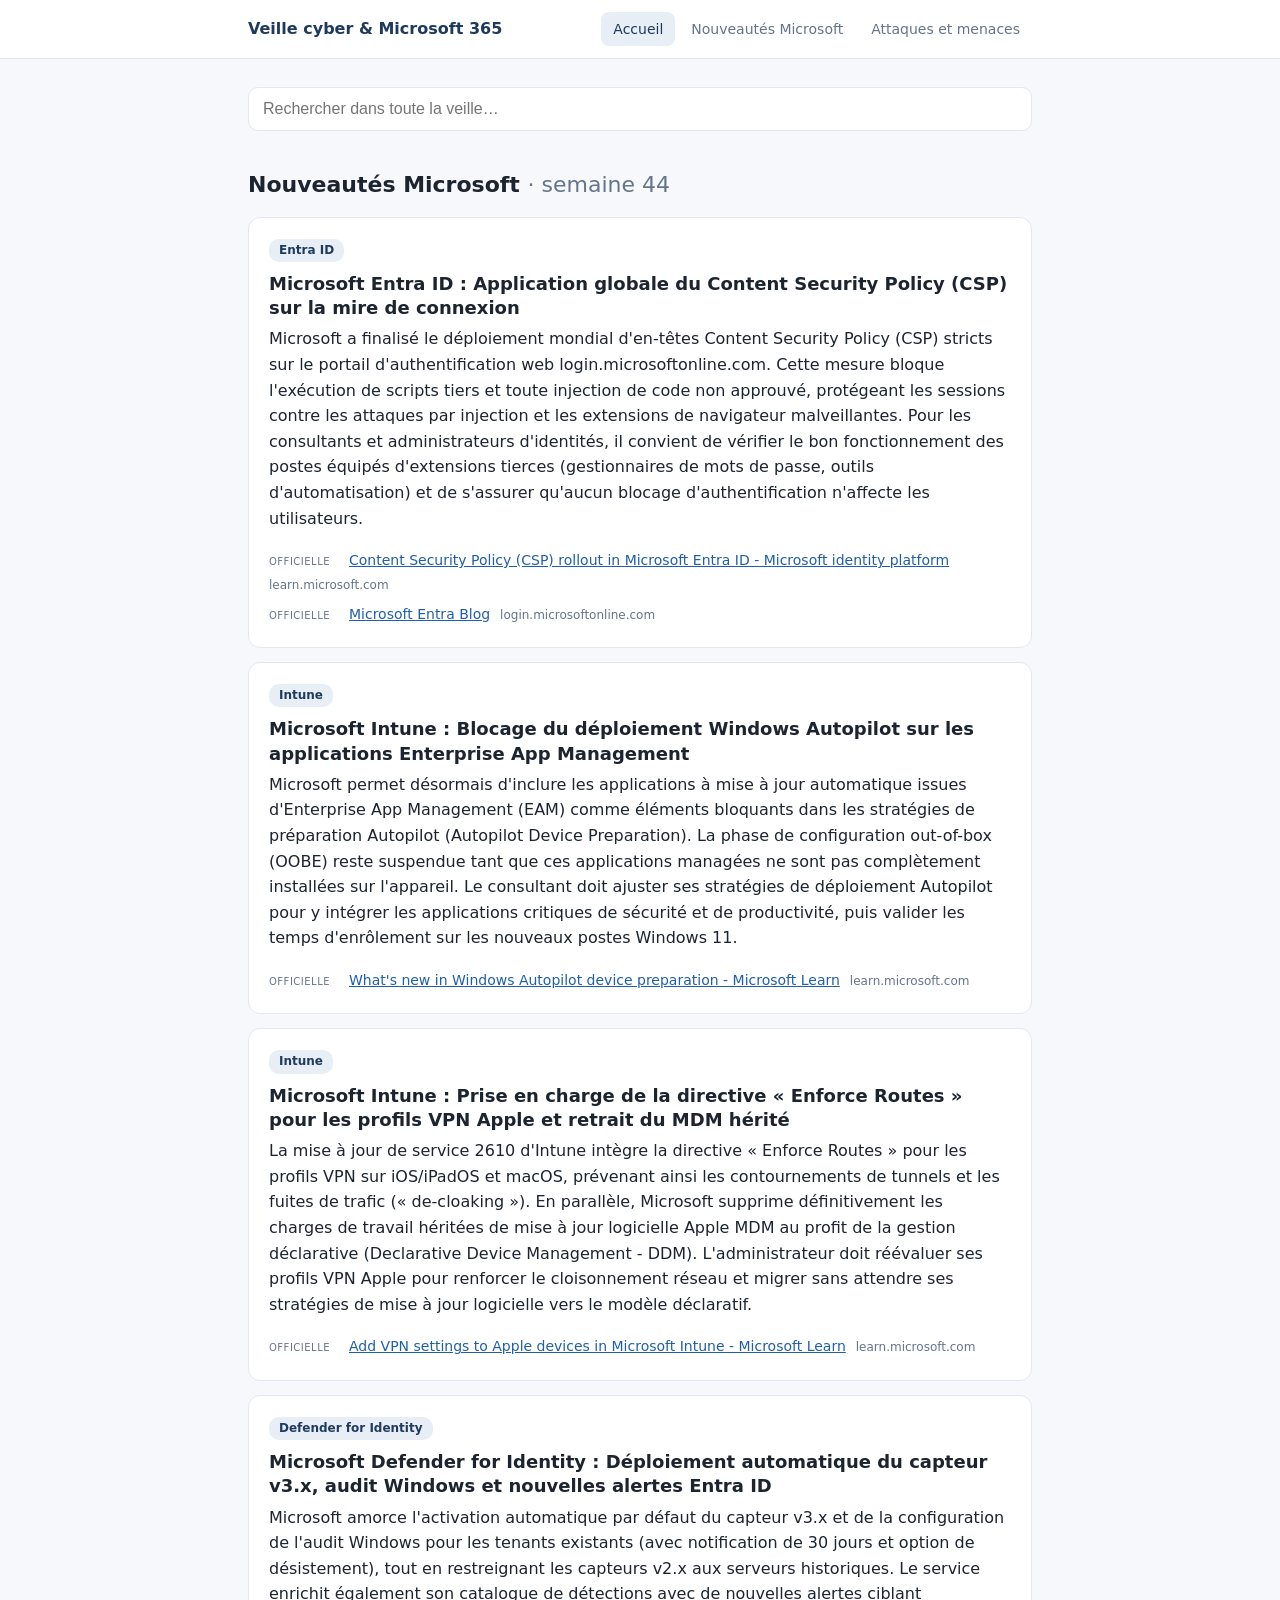
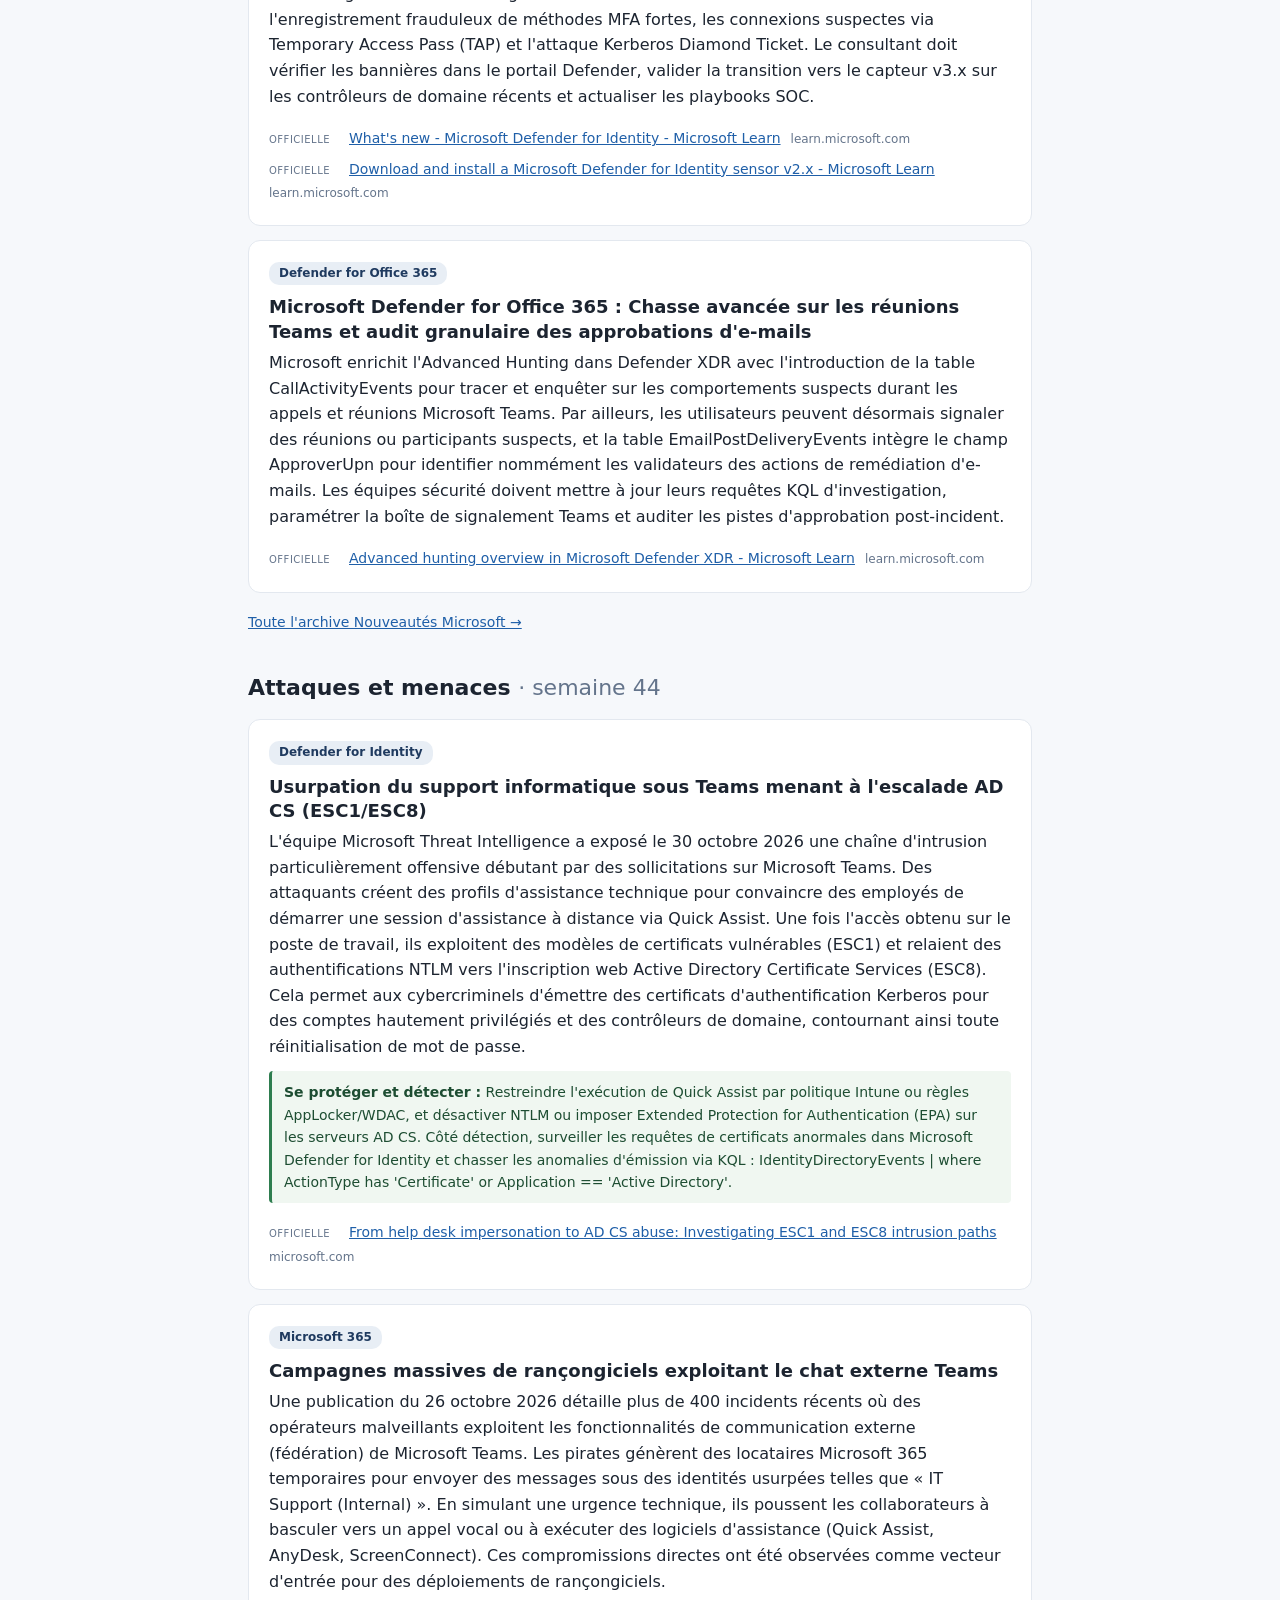
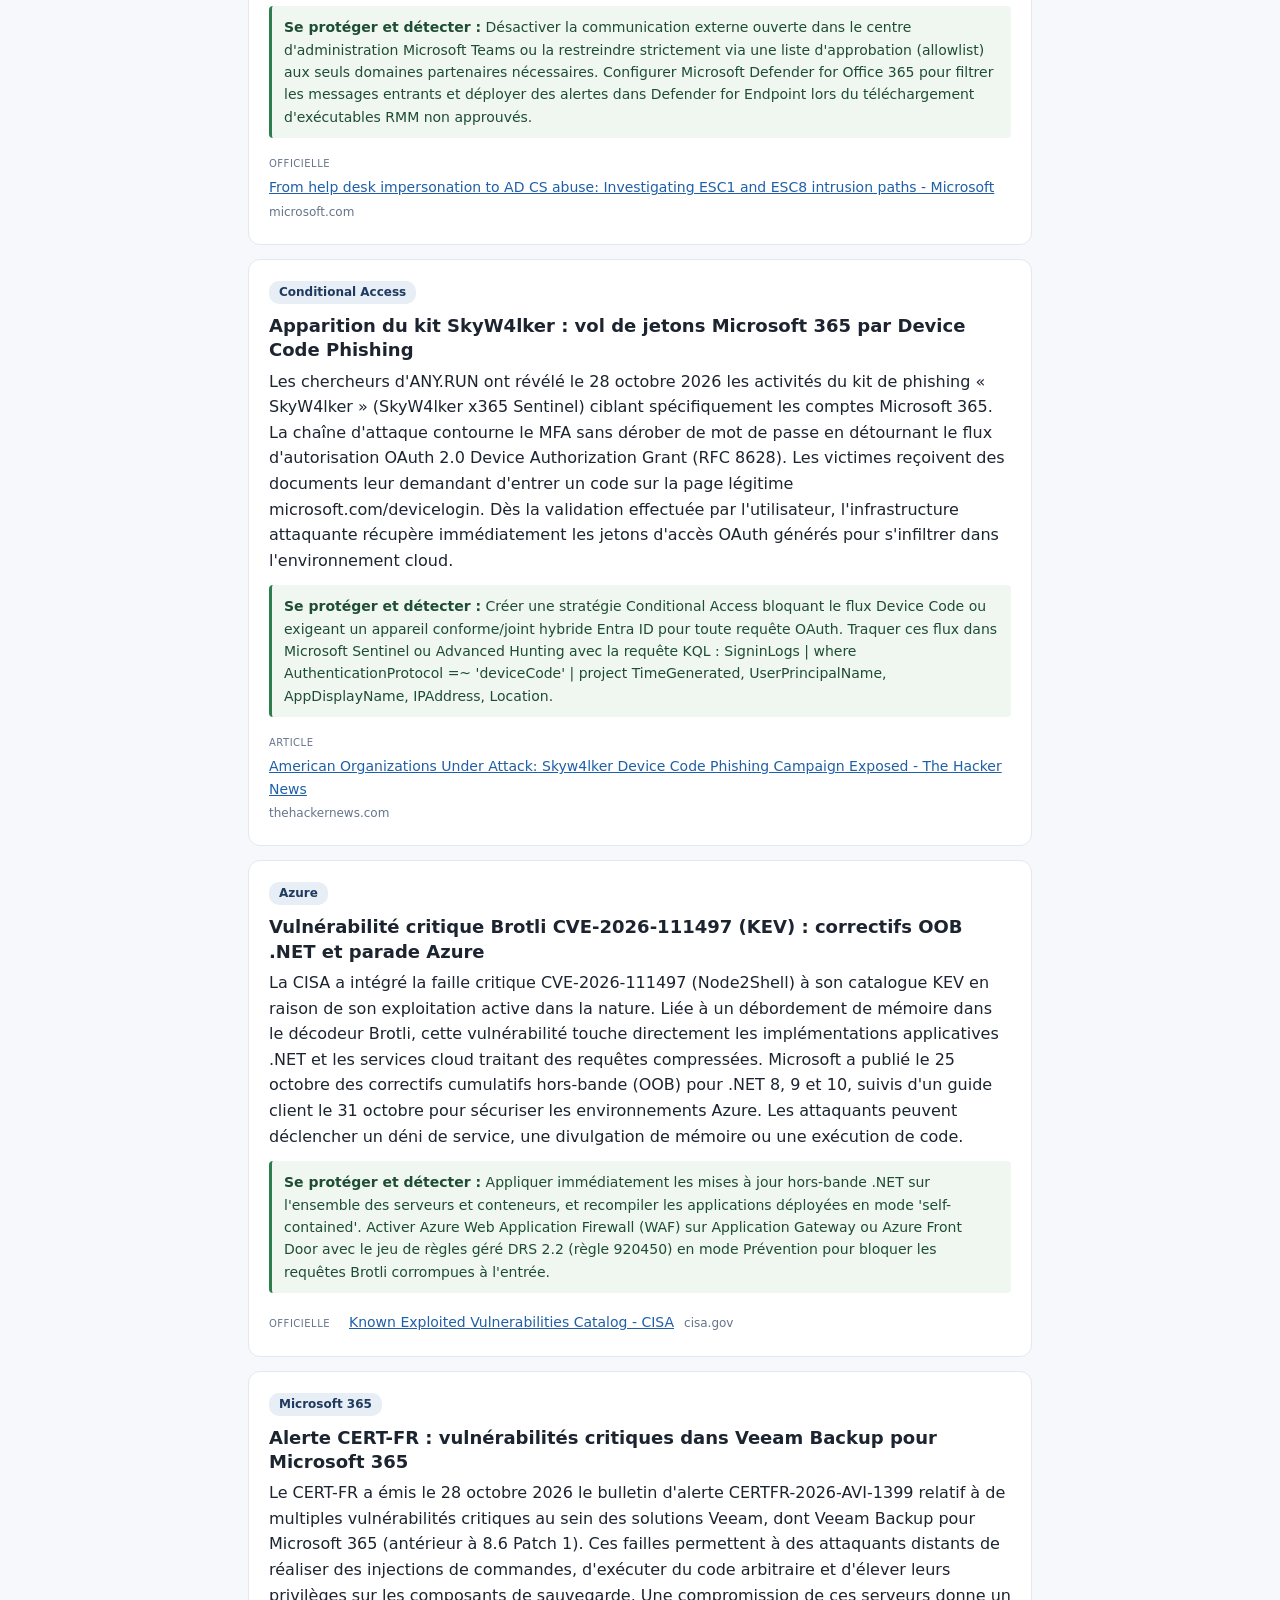
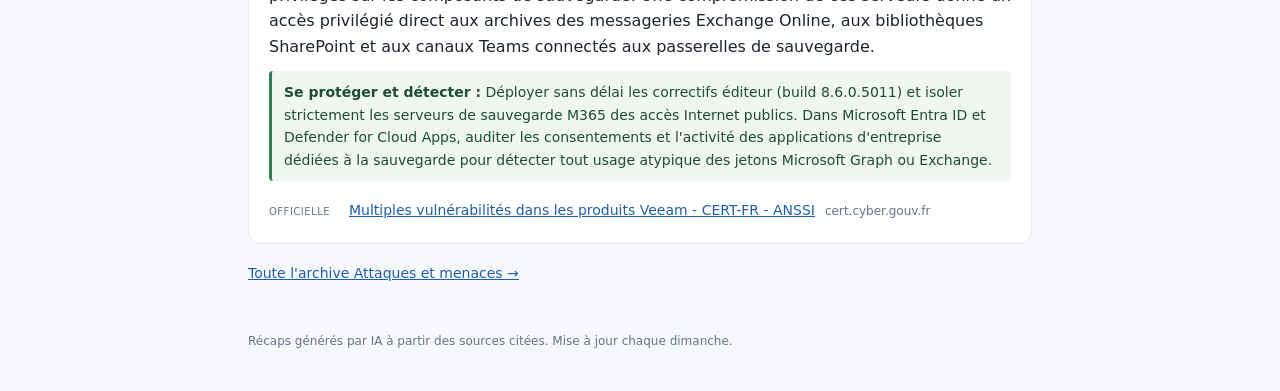
==== commit 5a03c4d1: "Veille du 2026-11-01" ====
--- a/docs/index.html
+++ b/docs/index.html
@@ -26,76 +26,92 @@
 </section>
 
 <section class="latest">
-  <h2>Nouveautés Microsoft <span class="muted">· semaine 43</span></h2>
+  <h2>Nouveautés Microsoft <span class="muted">· semaine 44</span></h2>
   <article class="item">
   <span class="tag">Entra ID</span>
-  <h3>Durcissement d&#39;Active Directory et Windows : Blocage par défaut des identifiants dérivés NTLMv1 (BlockNtlmv1SSO)</h3>
-  <p>La mise à jour de sécurité Windows d&#39;octobre 2026 applique par défaut le blocage des identifiants dérivés de NTLMv1 à travers le paramètre de registre BlockNtlmv1SSO. Cette mesure neutralise les faiblesses cryptographiques de MS-CHAPv2 (dont la réponse d&#39;authentification équivaut à du NTLMv1), affectant directement les infrastructures Wi-Fi 802.1X, VPN et NPS/RADIUS dépendantes des comptes de domaine. Le consultant doit auditer sans attendre les journaux clients Microsoft-Windows-NTLM/Operational (événements 4024 et 4025) et planifier la migration vers une authentification moderne basée sur certificats (EAP-TLS) ou vers Microsoft Entra Private Access.</p>
+  <h3>Microsoft Entra ID : Application globale du Content Security Policy (CSP) sur la mire de connexion</h3>
+  <p>Microsoft a finalisé le déploiement mondial d&#39;en-têtes Content Security Policy (CSP) stricts sur le portail d&#39;authentification web login.microsoftonline.com. Cette mesure bloque l&#39;exécution de scripts tiers et toute injection de code non approuvé, protégeant les sessions contre les attaques par injection et les extensions de navigateur malveillantes. Pour les consultants et administrateurs d&#39;identités, il convient de vérifier le bon fonctionnement des postes équipés d&#39;extensions tierces (gestionnaires de mots de passe, outils d&#39;automatisation) et de s&#39;assurer qu&#39;aucun blocage d&#39;authentification n&#39;affecte les utilisateurs.</p>
   
   <ul class="sources">
-    <li><span class="stype">officielle</span><a href="https://techcommunity.microsoft.com/discussions/cloudservicesproviderspartners/re-microsoft-csp---indirect-reseller-status-is-suspended-and-cant-get-fixed/4277476" target="_blank" rel="noopener noreferrer nofollow">Bracing for BlockNtlmv1SSO - Microsoft Community Hub</a><span class="dom">techcommunity.microsoft.com</span></li><li><span class="stype">officielle</span><a href="https://techcommunity.microsoft.com/discussions/cloudservicesproviderspartners/re-microsoft-csp---indirect-reseller-status-is-suspended-and-cant-get-fixed/4277476" target="_blank" rel="noopener noreferrer nofollow">Core Infrastructure and Security: BlockNtlmv1SSO Enforcement</a><span class="dom">techcommunity.microsoft.com</span></li>
+    <li><span class="stype">officielle</span><a href="https://learn.microsoft.com/en-us/entra/identity-platform/content-security-policy" target="_blank" rel="noopener noreferrer nofollow">Content Security Policy (CSP) rollout in Microsoft Entra ID - Microsoft identity platform</a><span class="dom">learn.microsoft.com</span></li><li><span class="stype">officielle</span><a href="https://login.microsoftonline.com/common/oauth2/v2.0/authorize?client_id=09213cdc-9f30-4e82-aa6f-9b6e8d82dab3&amp;redirect_uri=https%3A%2F%2Ftechcommunity.microsoft.com%2Ft5%2Fs%2Fauth%2Foauth2callback%2Fproviderid%2Fdefault&amp;response_type=code&amp;state=VhCSHMxyieZ4HPaVO1lS5LrEq1YHzdBQjUMr6YMd960-O3xYRNNAR6imlmNOoCGz3v6ulFiiG_SJOaUU0--Q-qCj9E7grqQaKKbctmALXmNmaX9pszpEcOlvL-j7WWqawTliSqRRrn0HPjnIV8DI6VcScZ-cYXj1ueoSUY5HqloUCRgVsp3nIMtgn6aF20o0&amp;scope=User.Read+openid+email+profile+offline_access&amp;referer=https%3A%2F%2Ftechcommunity.microsoft.com%2Fcategory%2Fcommunities%2Fblog%2Fidentity" target="_blank" rel="noopener noreferrer nofollow">Microsoft Entra Blog</a><span class="dom">login.microsoftonline.com</span></li>
   </ul>
 </article><article class="item">
-  <span class="tag">Entra ID</span>
-  <h3>Microsoft Entra ID : Gestion ciblée des liaisons d&#39;objets de provisioning via Microsoft Graph (Preview)</h3>
-  <p>Microsoft a mis en préversion publique la gestion programmatique des identifiants de liaison d&#39;objets (provisioning object connections) au sein du service de synchronisation via Microsoft Graph. Cette fonctionnalité permet de visualiser et de modifier les correspondances entre sourceAnchor et targetAnchor pour les flux SCIM, les connecteurs RH (Workday, SuccessFactors) ou la synchronisation Active Directory. Pour l&#39;administrateur, cela permet de résoudre chirurgicalement des collisions d&#39;identités ou des ruptures de cycle de vie sur un compte donné sans devoir relancer ou réinitialiser un travail complet de synchronisation du tenant.</p>
+  <span class="tag">Intune</span>
+  <h3>Microsoft Intune : Blocage du déploiement Windows Autopilot sur les applications Enterprise App Management</h3>
+  <p>Microsoft permet désormais d&#39;inclure les applications à mise à jour automatique issues d&#39;Enterprise App Management (EAM) comme éléments bloquants dans les stratégies de préparation Autopilot (Autopilot Device Preparation). La phase de configuration out-of-box (OOBE) reste suspendue tant que ces applications managées ne sont pas complètement installées sur l&#39;appareil. Le consultant doit ajuster ses stratégies de déploiement Autopilot pour y intégrer les applications critiques de sécurité et de productivité, puis valider les temps d&#39;enrôlement sur les nouveaux postes Windows 11.</p>
   
   <ul class="sources">
-    <li><span class="stype">officielle</span><a href="https://learn.microsoft.com/en-us/graph/api/resources/synchronization-overview?view=graph-rest-1.0" target="_blank" rel="noopener noreferrer nofollow">Microsoft Graph Provisioning and Synchronization Overview</a><span class="dom">learn.microsoft.com</span></li>
+    <li><span class="stype">officielle</span><a href="https://learn.microsoft.com/en-us/autopilot/device-preparation/whats-new" target="_blank" rel="noopener noreferrer nofollow">What&#39;s new in Windows Autopilot device preparation - Microsoft Learn</a><span class="dom">learn.microsoft.com</span></li>
   </ul>
 </article><article class="item">
-  <span class="tag">Azure</span>
-  <h3>Azure Confidential Computing : Chiffrement des disques OS volumineux pour les migrations Confidential VM (GA)</h3>
-  <p>Microsoft a officialisé la disponibilité générale de Large OS Disk Encryption (LOSDE) pour les projets de migration vers des machines virtuelles confidentielles Azure (Confidential VMs). Cette fonctionnalité comble la limitation historique des disques systèmes de 127 Go en autorisant le chiffrement matériel de disques volumineux tout en supportant les clés gérées par le client (CMK) sous Windows Server et Linux (Ubuntu, RHEL, Rocky Linux). Pour les consultants en architecture cloud, cela permet d&#39;intégrer des serveurs d&#39;applications et bases de données lourdes dans les plans de migration Azure Migrate en garantissant une isolation totale de la mémoire et du stockage au repos.</p>
+  <span class="tag">Intune</span>
+  <h3>Microsoft Intune : Prise en charge de la directive « Enforce Routes » pour les profils VPN Apple et retrait du MDM hérité</h3>
+  <p>La mise à jour de service 2610 d&#39;Intune intègre la directive « Enforce Routes » pour les profils VPN sur iOS/iPadOS et macOS, prévenant ainsi les contournements de tunnels et les fuites de trafic (« de-cloaking »). En parallèle, Microsoft supprime définitivement les charges de travail héritées de mise à jour logicielle Apple MDM au profit de la gestion déclarative (Declarative Device Management - DDM). L&#39;administrateur doit réévaluer ses profils VPN Apple pour renforcer le cloisonnement réseau et migrer sans attendre ses stratégies de mise à jour logicielle vers le modèle déclaratif.</p>
   
   <ul class="sources">
-    <li><span class="stype">officielle</span><a href="https://techcommunity.microsoft.com/blog/azuresqlblog/re-external-rest-endpoint-invocation-is-now-ga/4276413" target="_blank" rel="noopener noreferrer nofollow">Strengthening Confidential VM Migrations with Large OS Disk Encryption</a><span class="dom">techcommunity.microsoft.com</span></li><li><span class="stype">officielle</span><a href="https://learn.microsoft.com/en-us/azure/confidential-computing/confidential-vm-overview" target="_blank" rel="noopener noreferrer nofollow">Overview of Azure Confidential Virtual Machines</a><span class="dom">learn.microsoft.com</span></li>
+    <li><span class="stype">officielle</span><a href="https://learn.microsoft.com/en-us/intune/device-configuration/templates/ref-vpn-settings-apple" target="_blank" rel="noopener noreferrer nofollow">Add VPN settings to Apple devices in Microsoft Intune - Microsoft Learn</a><span class="dom">learn.microsoft.com</span></li>
+  </ul>
+</article><article class="item">
+  <span class="tag">Defender for Identity</span>
+  <h3>Microsoft Defender for Identity : Déploiement automatique du capteur v3.x, audit Windows et nouvelles alertes Entra ID</h3>
+  <p>Microsoft amorce l&#39;activation automatique par défaut du capteur v3.x et de la configuration de l&#39;audit Windows pour les tenants existants (avec notification de 30 jours et option de désistement), tout en restreignant les capteurs v2.x aux serveurs historiques. Le service enrichit également son catalogue de détections avec de nouvelles alertes ciblant l&#39;enregistrement frauduleux de méthodes MFA fortes, les connexions suspectes via Temporary Access Pass (TAP) et l&#39;attaque Kerberos Diamond Ticket. Le consultant doit vérifier les bannières dans le portail Defender, valider la transition vers le capteur v3.x sur les contrôleurs de domaine récents et actualiser les playbooks SOC.</p>
+  
+  <ul class="sources">
+    <li><span class="stype">officielle</span><a href="https://learn.microsoft.com/en-us/defender-for-identity/whats-new" target="_blank" rel="noopener noreferrer nofollow">What&#39;s new - Microsoft Defender for Identity - Microsoft Learn</a><span class="dom">learn.microsoft.com</span></li><li><span class="stype">officielle</span><a href="https://learn.microsoft.com/en-us/defender-for-identity/deploy/install-sensor" target="_blank" rel="noopener noreferrer nofollow">Download and install a Microsoft Defender for Identity sensor v2.x - Microsoft Learn</a><span class="dom">learn.microsoft.com</span></li>
+  </ul>
+</article><article class="item">
+  <span class="tag">Defender for Office 365</span>
+  <h3>Microsoft Defender for Office 365 : Chasse avancée sur les réunions Teams et audit granulaire des approbations d&#39;e-mails</h3>
+  <p>Microsoft enrichit l&#39;Advanced Hunting dans Defender XDR avec l&#39;introduction de la table CallActivityEvents pour tracer et enquêter sur les comportements suspects durant les appels et réunions Microsoft Teams. Par ailleurs, les utilisateurs peuvent désormais signaler des réunions ou participants suspects, et la table EmailPostDeliveryEvents intègre le champ ApproverUpn pour identifier nommément les validateurs des actions de remédiation d&#39;e-mails. Les équipes sécurité doivent mettre à jour leurs requêtes KQL d&#39;investigation, paramétrer la boîte de signalement Teams et auditer les pistes d&#39;approbation post-incident.</p>
+  
+  <ul class="sources">
+    <li><span class="stype">officielle</span><a href="https://learn.microsoft.com/en-us/defender-xdr/advanced-hunting-overview" target="_blank" rel="noopener noreferrer nofollow">Advanced hunting overview in Microsoft Defender XDR - Microsoft Learn</a><span class="dom">learn.microsoft.com</span></li>
   </ul>
 </article>
   <p><a class="more" href="microsoft/index.html">Toute l'archive Nouveautés Microsoft →</a></p>
 </section>
 
 <section class="latest">
-  <h2>Attaques et menaces <span class="muted">· semaine 43</span></h2>
+  <h2>Attaques et menaces <span class="muted">· semaine 44</span></h2>
   <article class="item">
-  <span class="tag">Entra ID</span>
-  <h3>Compromission d&#39;applications multi-tenants ConnectWise ciblant les environnements Microsoft 365 (Storm-0940)</h3>
-  <p>Entre le 18 et le 21 octobre 2026, Microsoft et l&#39;éditeur ConnectWise ont révélé qu&#39;un acteur étatique (Storm-0940) a détourné des identifiants d&#39;applications d&#39;entreprise multi-tenants (notamment ConnectWise Cloud Backup et Cloud Management) pour s&#39;introduire dans plusieurs centaines de tenants Microsoft 365 sans compromettre de compte utilisateur. En s&#39;appuyant sur le framework automatisé ARTEX, l&#39;attaquant a exploité les autorisations applicatives Microsoft Graph pour siphonner des boîtes aux lettres, des flux Teams et ajouter de nouveaux secrets d&#39;application à des fins de persistance. ConnectWise a désactivé en urgence sept identités d&#39;application et révoqué les certificats associés afin de bloquer les accès non autorisés.</p>
-  <div class="note"><strong>Se protéger et détecter :</strong> Désactivez immédiatement l&#39;application d&#39;entreprise dans Entra ID via son ID (ex. 506e08f9-6e9a-4da4-942b-a099a03644ae) sous Propriétés &gt; « Activé pour la connexion des utilisateurs ? = Non ». Détectez les requêtes frauduleuses dans Sentinel avec la requête KQL : `AADServicePrincipalSignInLogs | where ServicePrincipalId == &#39;506e08f9-6e9a-4da4-942b-a099a03644ae&#39; or IPAddress startswith &#39;144.172.64.&#39;`. Enfin, appliquez des règles d&#39;accès conditionnel pour les identités de charge de travail (Workload Identities) afin de restreindre les appels API aux plages d&#39;adresses IP de confiance.</div>
+  <span class="tag">Defender for Identity</span>
+  <h3>Usurpation du support informatique sous Teams menant à l&#39;escalade AD CS (ESC1/ESC8)</h3>
+  <p>L&#39;équipe Microsoft Threat Intelligence a exposé le 30 octobre 2026 une chaîne d&#39;intrusion particulièrement offensive débutant par des sollicitations sur Microsoft Teams. Des attaquants créent des profils d&#39;assistance technique pour convaincre des employés de démarrer une session d&#39;assistance à distance via Quick Assist. Une fois l&#39;accès obtenu sur le poste de travail, ils exploitent des modèles de certificats vulnérables (ESC1) et relaient des authentifications NTLM vers l&#39;inscription web Active Directory Certificate Services (ESC8). Cela permet aux cybercriminels d&#39;émettre des certificats d&#39;authentification Kerberos pour des comptes hautement privilégiés et des contrôleurs de domaine, contournant ainsi toute réinitialisation de mot de passe.</p>
+  <div class="note"><strong>Se protéger et détecter :</strong> Restreindre l&#39;exécution de Quick Assist par politique Intune ou règles AppLocker/WDAC, et désactiver NTLM ou imposer Extended Protection for Authentication (EPA) sur les serveurs AD CS. Côté détection, surveiller les requêtes de certificats anormales dans Microsoft Defender for Identity et chasser les anomalies d&#39;émission via KQL : IdentityDirectoryEvents | where ActionType has &#39;Certificate&#39; or Application == &#39;Active Directory&#39;.</div>
   <ul class="sources">
-    <li><span class="stype">article</span><a href="https://thehackernews.com/2026/10/china-linked-hackers-use-artex-ai.html" target="_blank" rel="noopener noreferrer nofollow">China-Linked Hackers Use ARTEX AI Agents in ConnectWise Supply Chain Attack</a><span class="dom">thehackernews.com</span></li><li><span class="stype">article</span><a href="https://thehackernews.com/2026/10/connectwise-suspends-cloud-backup-after.html" target="_blank" rel="noopener noreferrer nofollow">ConnectWise Suspends Cloud Backup After Attackers Compromise Microsoft 365 Tenants</a><span class="dom">thehackernews.com</span></li>
+    <li><span class="stype">officielle</span><a href="https://www.microsoft.com/en-us/security/blog/2026/10/30/help-desk-impersonation-ad-cs-abuse-investigating-esc1-esc8-intrusion-paths/" target="_blank" rel="noopener noreferrer nofollow">From help desk impersonation to AD CS abuse: Investigating ESC1 and ESC8 intrusion paths</a><span class="dom">microsoft.com</span></li>
   </ul>
 </article><article class="item">
-  <span class="tag">Defender for Office 365</span>
-  <h3>Campagne massive de phishing Microsoft Teams dissimulée dans des invitations de calendrier (.ics)</h3>
-  <p>Documentée à la fin octobre 2026, une campagne de grande envergure totalisant plus de 300 000 courriels malveillants exploite de fausses invitations à des réunions Microsoft Teams distribuées sous forme de fichiers .ics. Les messages imitent les notifications internes légitimes avec un faux lien « Rejoindre la réunion » redirigeant les collaborateurs vers des pages de connexion Microsoft 365 clonées afin d&#39;intercepter identifiants et jetons. Cette méthode permet aux cybercriminels de tromper la vigilance des utilisateurs tout en contournant les passerelles de messagerie qui n&#39;inspectent pas en profondeur les métadonnées des pièces jointes de type calendrier.</p>
-  <div class="note"><strong>Se protéger et détecter :</strong> Configurez Microsoft Defender for Office 365 pour appliquer l&#39;analyse Safe Attachments en mode blocage dynamique sur les pièces jointes .ics ainsi que la réécriture Safe Links sur les URL qu&#39;elles contiennent. Recherchez les messages suspects avec cette requête KQL : `EmailAttachmentInfo | where FileType has &#39;ics&#39; | join EmailUrlInfo on NetworkMessageId | where UrlDomain !has &#39;microsoft.com&#39; and (Url has &#39;teams&#39; or Url has &#39;meeting&#39;) | project DeliveryTime, RecipientEmailAddress, SenderFromAddress, Url`.</div>
+  <span class="tag">Microsoft 365</span>
+  <h3>Campagnes massives de rançongiciels exploitant le chat externe Teams</h3>
+  <p>Une publication du 26 octobre 2026 détaille plus de 400 incidents récents où des opérateurs malveillants exploitent les fonctionnalités de communication externe (fédération) de Microsoft Teams. Les pirates génèrent des locataires Microsoft 365 temporaires pour envoyer des messages sous des identités usurpées telles que « IT Support (Internal) ». En simulant une urgence technique, ils poussent les collaborateurs à basculer vers un appel vocal ou à exécuter des logiciels d&#39;assistance (Quick Assist, AnyDesk, ScreenConnect). Ces compromissions directes ont été observées comme vecteur d&#39;entrée pour des déploiements de rançongiciels.</p>
+  <div class="note"><strong>Se protéger et détecter :</strong> Désactiver la communication externe ouverte dans le centre d&#39;administration Microsoft Teams ou la restreindre strictement via une liste d&#39;approbation (allowlist) aux seuls domaines partenaires nécessaires. Configurer Microsoft Defender for Office 365 pour filtrer les messages entrants et déployer des alertes dans Defender for Endpoint lors du téléchargement d&#39;exécutables RMM non approuvés.</div>
   <ul class="sources">
-    <li><span class="stype">article</span><a href="https://blog.checkpoint.com/security/inside-the-q3-2026-brand-phishing-report-microsoft-now-accounts-for-one-in-three-brand-impersonation/" target="_blank" rel="noopener noreferrer nofollow">Inside the Q3 2026 Brand Phishing Report: Microsoft Now Accounts for One in Three Brand Impersonation</a><span class="dom">blog.checkpoint.com</span></li>
-  </ul>
-</article><article class="item">
-  <span class="tag">SharePoint</span>
-  <h3>Alerte CERT-FR sur une faille d&#39;élévation de privilèges dans Microsoft SharePoint (CVE-2026-88164)</h3>
-  <p>Dans son bulletin hebdomadaire CERTFR-2026-ACT-044 publié le 19 octobre 2026, le CERT-FR a mis en évidence une vulnérabilité critique d&#39;élévation de privilèges référencée CVE-2026-88164 (score CVSS 8,8) ciblant Microsoft SharePoint Server Subscription Edition. Un attaquant distant déjà doté d&#39;un compte avec des droits restreints sur l&#39;organisation peut exploiter cette faille pour contourner les mécanismes d&#39;autorisation et s&#39;octroyer des privilèges administrateur sur la ferme SharePoint. Bien que distincte des précédentes failles RCE publiques, cette vulnérabilité expose les données documentaires critiques et peut servir de levier pour pivoter vers l&#39;Active Directory.</p>
-  <div class="note"><strong>Se protéger et détecter :</strong> Appliquez immédiatement le correctif vers la build 16.0.20326.20190 ou supérieure de SharePoint Server Subscription Edition. Surveillez dans Microsoft Defender for Endpoint les comportements inhabituels ou injections de processus issus de `w3wp.exe` liés aux pools d&#39;applications SharePoint (`DeviceProcessEvents | where ProcessCommandLine has &#39;w3wp.exe&#39; and InitiatingProcessFileName =~ &#39;w3wp.exe&#39;`).</div>
-  <ul class="sources">
-    <li><span class="stype">officielle</span><a href="https://cert.cyber.gouv.fr/actualite/CERTFR-2026-ACT-044/" target="_blank" rel="noopener noreferrer nofollow">Bulletin d&#39;actualité CERTFR-2026-ACT-044 - CERT-FR</a><span class="dom">cert.cyber.gouv.fr</span></li><li><span class="stype">officielle</span><a href="https://msrc.microsoft.com/update-guide/vulnerability/CVE-2026-88164" target="_blank" rel="noopener noreferrer nofollow">Microsoft SharePoint Server Elevation of Privilege Vulnerability - CVE-2026-88164</a><span class="dom">msrc.microsoft.com</span></li>
-  </ul>
-</article><article class="item">
-  <span class="tag">Exchange Online</span>
-  <h3>Blocage des flux OWA et rupture de liaisons RPC sur Exchange suite aux correctifs Windows d&#39;octobre 2026</h3>
-  <p>Entre le 16 et le 20 octobre 2026, Microsoft a confirmé un dysfonctionnement majeur affectant les serveurs de messagerie Exchange Server connectés à Windows Server 2019 et ultérieur. La mise à jour cumulative Windows d&#39;octobre a introduit une limite stricte de 512 appels simultanés sur l&#39;Endpoint Mapper RPC, saturant les traitements sous forte charge et provoquant des échecs massifs de connexion sur Outlook on the Web (erreur MapiExceptionMdbOffline / Event ID 1006) ainsi que le blocage des courriels sortants. Cette dégradation perturbe particulièrement les flux de synchronisation et de transport dans les organisations opérant en environnement hybride avec Exchange Online.</p>
-  <div class="note"><strong>Se protéger et détecter :</strong> Ne désinstallez pas les correctifs de sécurité : appliquez la directive Microsoft en modifiant la clé de registre `HKLM\SOFTWARE\Microsoft\Rpc` pour rehausser la limite mémoire de l&#39;Endpoint Mapper sur les serveurs Exchange. Surveillez l&#39;apparition de l&#39;Event ID 1006 dans le journal Application via la commande PowerShell `Get-WinEvent -FilterHashtable @{LogName=&#39;Application&#39;; ProviderName=&#39;MSExchangeIS&#39;; Id=1006}` afin de détecter immédiatement la rupture des boîtes aux lettres.</div>
-  <ul class="sources">
-    <li><span class="stype">officielle</span><a href="https://techcommunity.microsoft.com/blog/exchange/exchange-servers-may-become-unstable-after-installation-of-october-2026-windows-/4565382" target="_blank" rel="noopener noreferrer nofollow">Exchange servers may become unstable after installation of October 2026 Windows updates</a><span class="dom">techcommunity.microsoft.com</span></li>
+    <li><span class="stype">officielle</span><a href="https://www.microsoft.com/en-us/security/blog/2026/10/30/help-desk-impersonation-ad-cs-abuse-investigating-esc1-esc8-intrusion-paths/" target="_blank" rel="noopener noreferrer nofollow">From help desk impersonation to AD CS abuse: Investigating ESC1 and ESC8 intrusion paths - Microsoft</a><span class="dom">microsoft.com</span></li>
   </ul>
 </article><article class="item">
   <span class="tag">Conditional Access</span>
-  <h3>Usurpation de marque : Microsoft concentre un tiers des attaques mondiales de phishing</h3>
-  <p>Le rapport de Check Point Research sur les tendances de phishing publié mi-octobre 2026 révèle que Microsoft demeure la marque la plus usurpée au monde, représentant 33 % de l&#39;ensemble des tentatives recensées (en hausse de 10 points). Les cybercriminels ciblent prioritairement la stack Microsoft car la compromission d&#39;un compte professionnel ouvre un accès direct aux outils collaboratifs (Teams, OneDrive, SharePoint) et facilite les fraudes au président (BEC) ou le rebond interne. La recrudescence des leurres simulant les alertes de facturation et les portails de connexion Microsoft accentue la pression sur les identités d&#39;entreprise.</p>
-  <div class="note"><strong>Se protéger et détecter :</strong> Déployez une stratégie d&#39;accès conditionnel exigeant une force d&#39;authentification résistante au phishing (Phishing-resistant MFA : clés FIDO2 ou Windows Hello for Business) pour tous les accès aux applications cloud Microsoft 365. Détectez les connexions anormales résultant d&#39;identifiants dérobés avec la requête KQL : `SigninLogs | where AuthenticationRequirement == &#39;multiFactorAuthentication&#39; | where RiskLevelDuringSignIn in (&#39;high&#39;, &#39;medium&#39;) | project TimeGenerated, UserPrincipalName, IPAddress, Location, RiskDetails`.</div>
+  <h3>Apparition du kit SkyW4lker : vol de jetons Microsoft 365 par Device Code Phishing</h3>
+  <p>Les chercheurs d&#39;ANY.RUN ont révélé le 28 octobre 2026 les activités du kit de phishing « SkyW4lker » (SkyW4lker x365 Sentinel) ciblant spécifiquement les comptes Microsoft 365. La chaîne d&#39;attaque contourne le MFA sans dérober de mot de passe en détournant le flux d&#39;autorisation OAuth 2.0 Device Authorization Grant (RFC 8628). Les victimes reçoivent des documents leur demandant d&#39;entrer un code sur la page légitime microsoft.com/devicelogin. Dès la validation effectuée par l&#39;utilisateur, l&#39;infrastructure attaquante récupère immédiatement les jetons d&#39;accès OAuth générés pour s&#39;infiltrer dans l&#39;environnement cloud.</p>
+  <div class="note"><strong>Se protéger et détecter :</strong> Créer une stratégie Conditional Access bloquant le flux Device Code ou exigeant un appareil conforme/joint hybride Entra ID pour toute requête OAuth. Traquer ces flux dans Microsoft Sentinel ou Advanced Hunting avec la requête KQL : SigninLogs | where AuthenticationProtocol =~ &#39;deviceCode&#39; | project TimeGenerated, UserPrincipalName, AppDisplayName, IPAddress, Location.</div>
   <ul class="sources">
-    <li><span class="stype">article</span><a href="https://blog.checkpoint.com/security/inside-the-q3-2026-brand-phishing-report-microsoft-now-accounts-for-one-in-three-brand-impersonation/" target="_blank" rel="noopener noreferrer nofollow">Inside the Q3 2026 Brand Phishing Report: Microsoft Now Accounts for One in Three Brand Impersonation</a><span class="dom">blog.checkpoint.com</span></li>
+    <li><span class="stype">article</span><a href="https://thehackernews.com/2026/10/american-organizations-under-attack.html" target="_blank" rel="noopener noreferrer nofollow">American Organizations Under Attack: Skyw4lker Device Code Phishing Campaign Exposed - The Hacker News</a><span class="dom">thehackernews.com</span></li>
+  </ul>
+</article><article class="item">
+  <span class="tag">Azure</span>
+  <h3>Vulnérabilité critique Brotli CVE-2026-111497 (KEV) : correctifs OOB .NET et parade Azure</h3>
+  <p>La CISA a intégré la faille critique CVE-2026-111497 (Node2Shell) à son catalogue KEV en raison de son exploitation active dans la nature. Liée à un débordement de mémoire dans le décodeur Brotli, cette vulnérabilité touche directement les implémentations applicatives .NET et les services cloud traitant des requêtes compressées. Microsoft a publié le 25 octobre des correctifs cumulatifs hors-bande (OOB) pour .NET 8, 9 et 10, suivis d&#39;un guide client le 31 octobre pour sécuriser les environnements Azure. Les attaquants peuvent déclencher un déni de service, une divulgation de mémoire ou une exécution de code.</p>
+  <div class="note"><strong>Se protéger et détecter :</strong> Appliquer immédiatement les mises à jour hors-bande .NET sur l&#39;ensemble des serveurs et conteneurs, et recompiler les applications déployées en mode &#39;self-contained&#39;. Activer Azure Web Application Firewall (WAF) sur Application Gateway ou Azure Front Door avec le jeu de règles géré DRS 2.2 (règle 920450) en mode Prévention pour bloquer les requêtes Brotli corrompues à l&#39;entrée.</div>
+  <ul class="sources">
+    <li><span class="stype">officielle</span><a href="https://www.cisa.gov/known-exploited-vulnerabilities-catalog" target="_blank" rel="noopener noreferrer nofollow">Known Exploited Vulnerabilities Catalog - CISA</a><span class="dom">cisa.gov</span></li>
+  </ul>
+</article><article class="item">
+  <span class="tag">Microsoft 365</span>
+  <h3>Alerte CERT-FR : vulnérabilités critiques dans Veeam Backup pour Microsoft 365</h3>
+  <p>Le CERT-FR a émis le 28 octobre 2026 le bulletin d&#39;alerte CERTFR-2026-AVI-1399 relatif à de multiples vulnérabilités critiques au sein des solutions Veeam, dont Veeam Backup pour Microsoft 365 (antérieur à 8.6 Patch 1). Ces failles permettent à des attaquants distants de réaliser des injections de commandes, d&#39;exécuter du code arbitraire et d&#39;élever leurs privilèges sur les composants de sauvegarde. Une compromission de ces serveurs donne un accès privilégié direct aux archives des messageries Exchange Online, aux bibliothèques SharePoint et aux canaux Teams connectés aux passerelles de sauvegarde.</p>
+  <div class="note"><strong>Se protéger et détecter :</strong> Déployer sans délai les correctifs éditeur (build 8.6.0.5011) et isoler strictement les serveurs de sauvegarde M365 des accès Internet publics. Dans Microsoft Entra ID et Defender for Cloud Apps, auditer les consentements et l&#39;activité des applications d&#39;entreprise dédiées à la sauvegarde pour détecter tout usage atypique des jetons Microsoft Graph ou Exchange.</div>
+  <ul class="sources">
+    <li><span class="stype">officielle</span><a href="https://cert.cyber.gouv.fr/avis/CERTFR-2026-AVI-1399/" target="_blank" rel="noopener noreferrer nofollow">Multiples vulnérabilités dans les produits Veeam - CERT-FR - ANSSI</a><span class="dom">cert.cyber.gouv.fr</span></li>
   </ul>
 </article>
   <p><a class="more" href="menaces/index.html">Toute l'archive Attaques et menaces →</a></p>
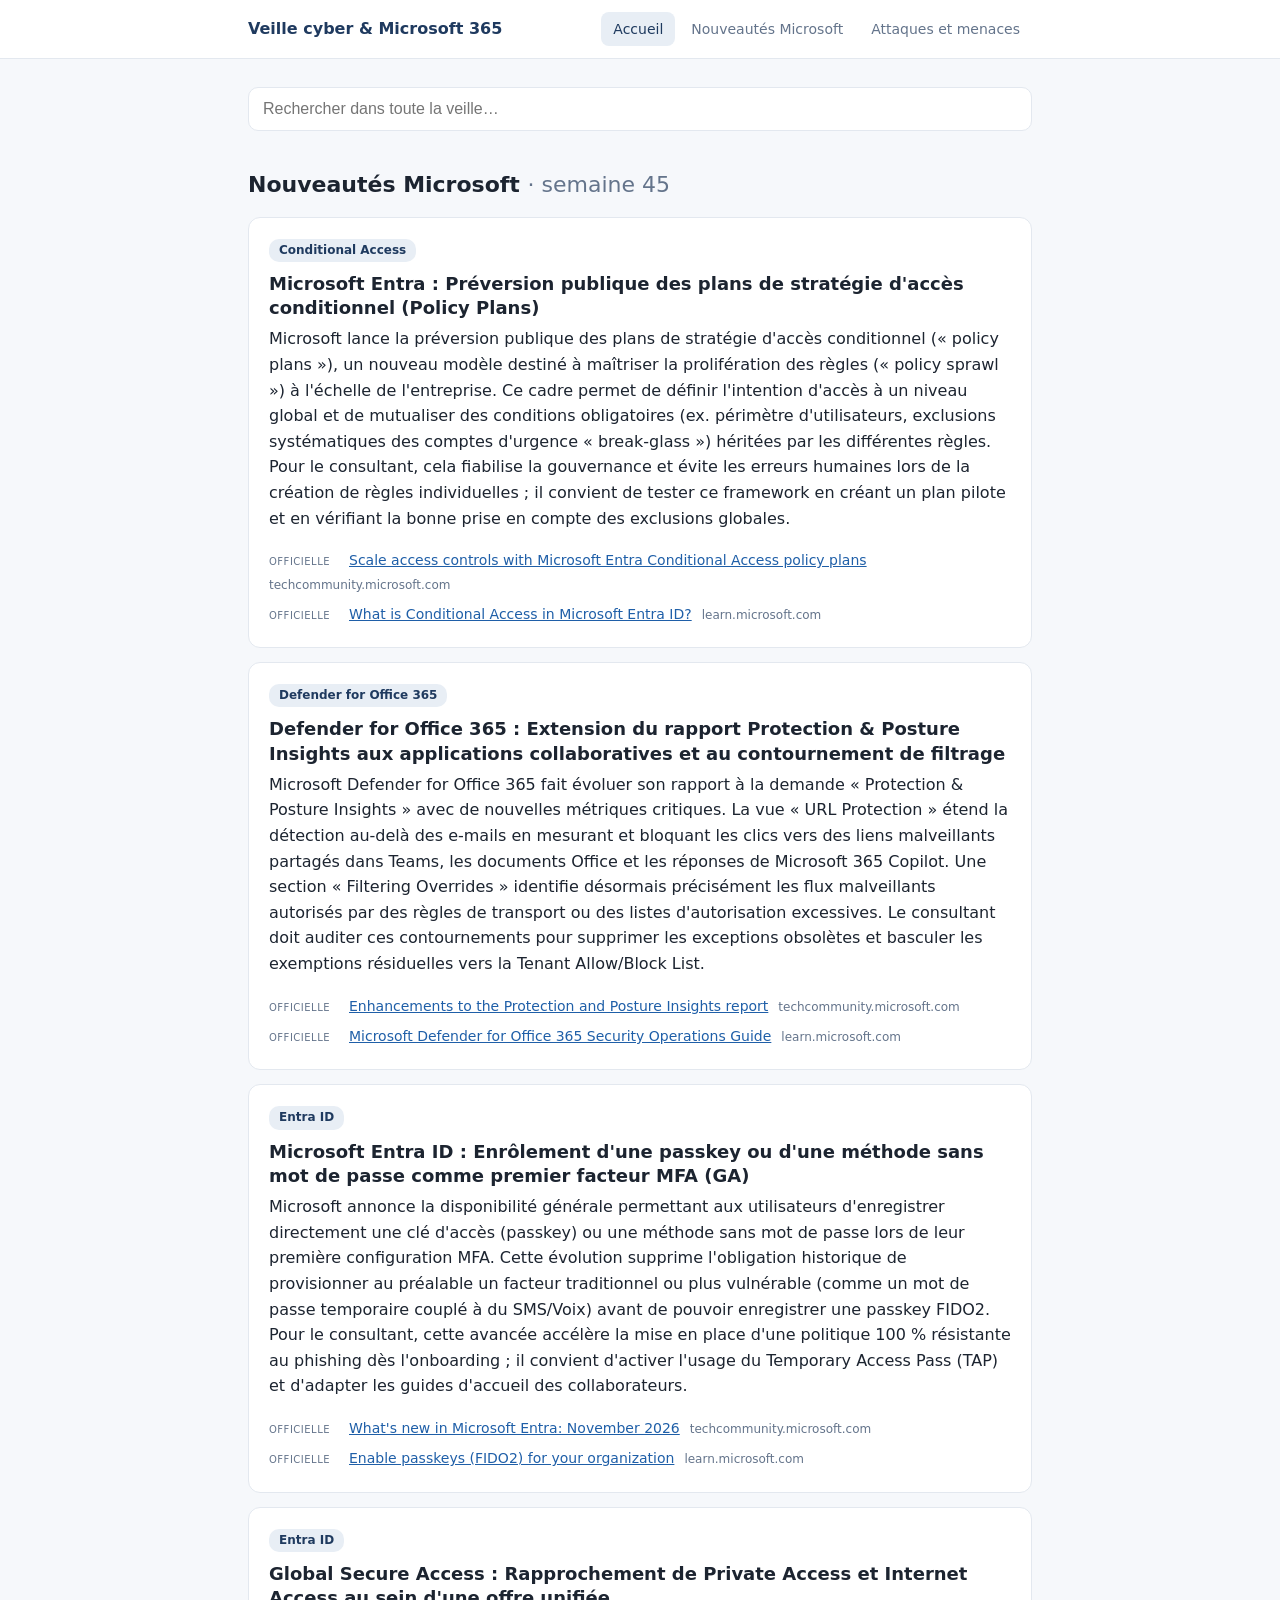
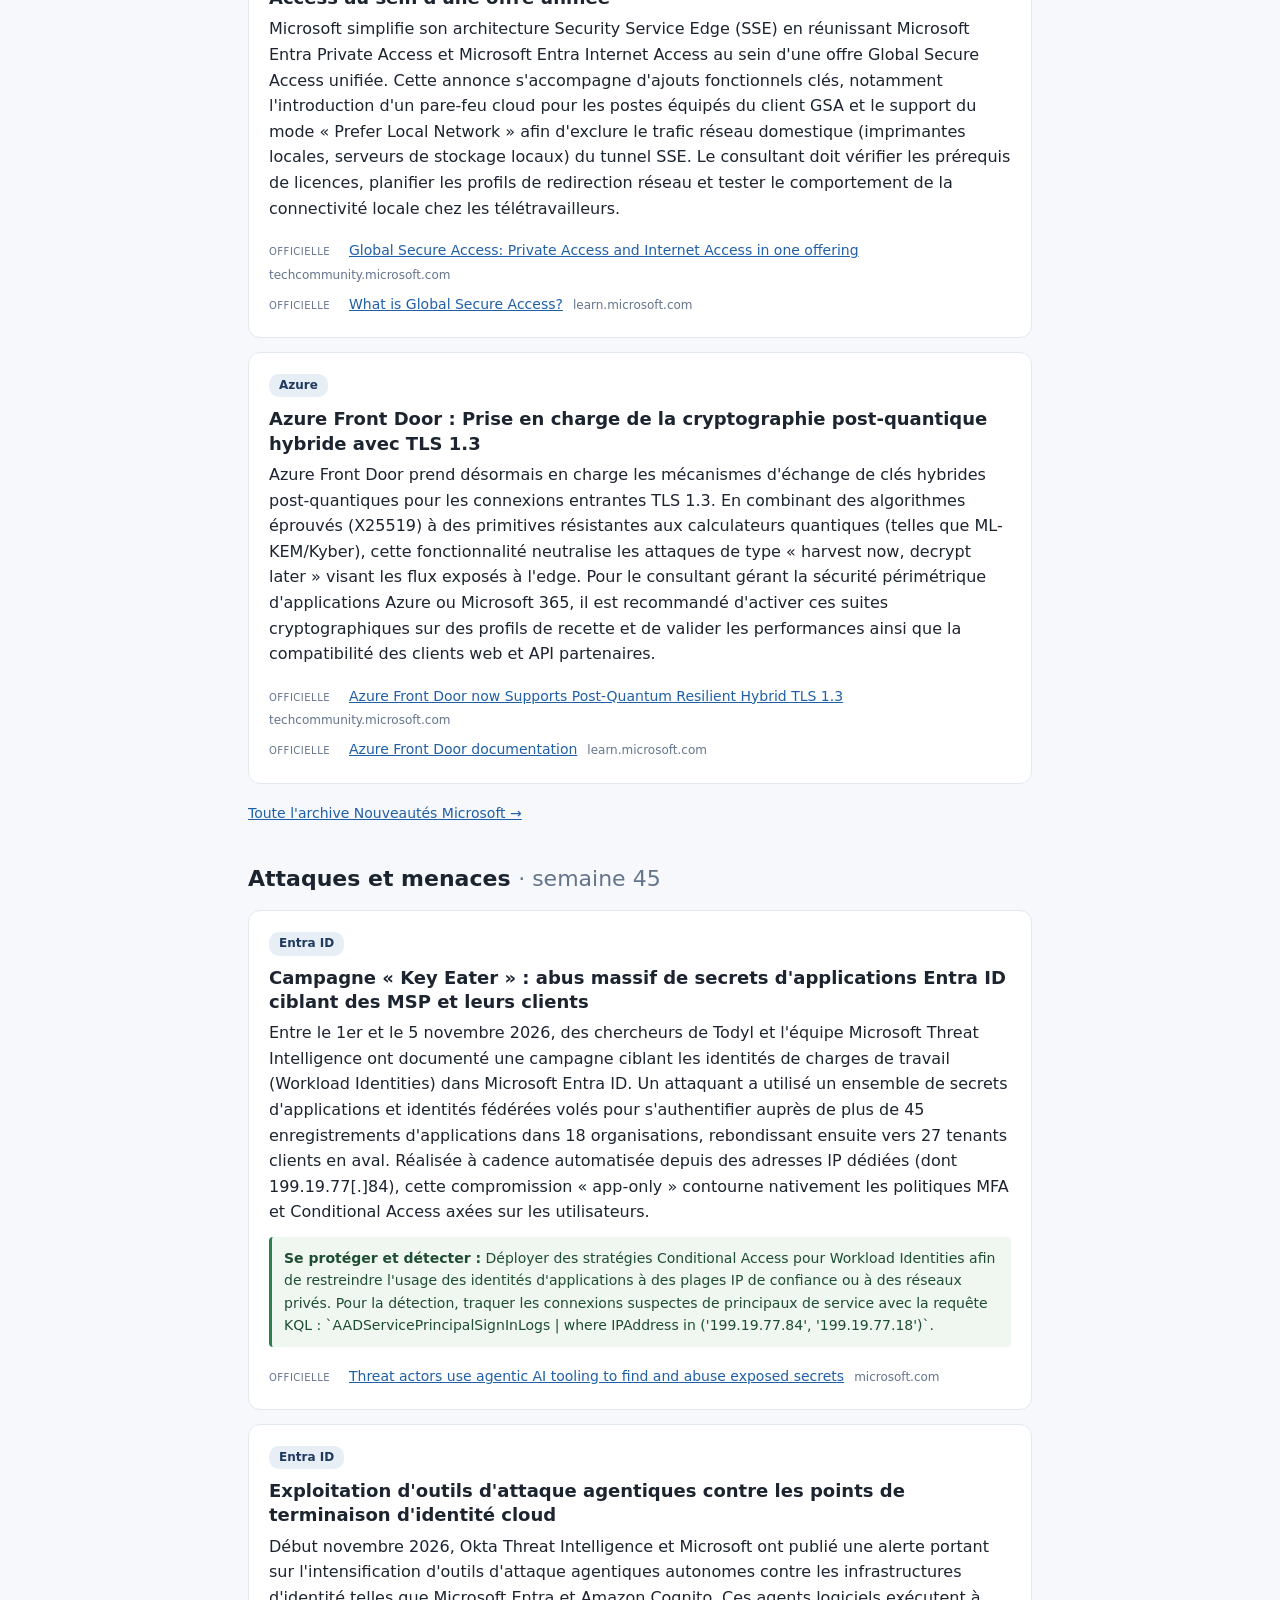
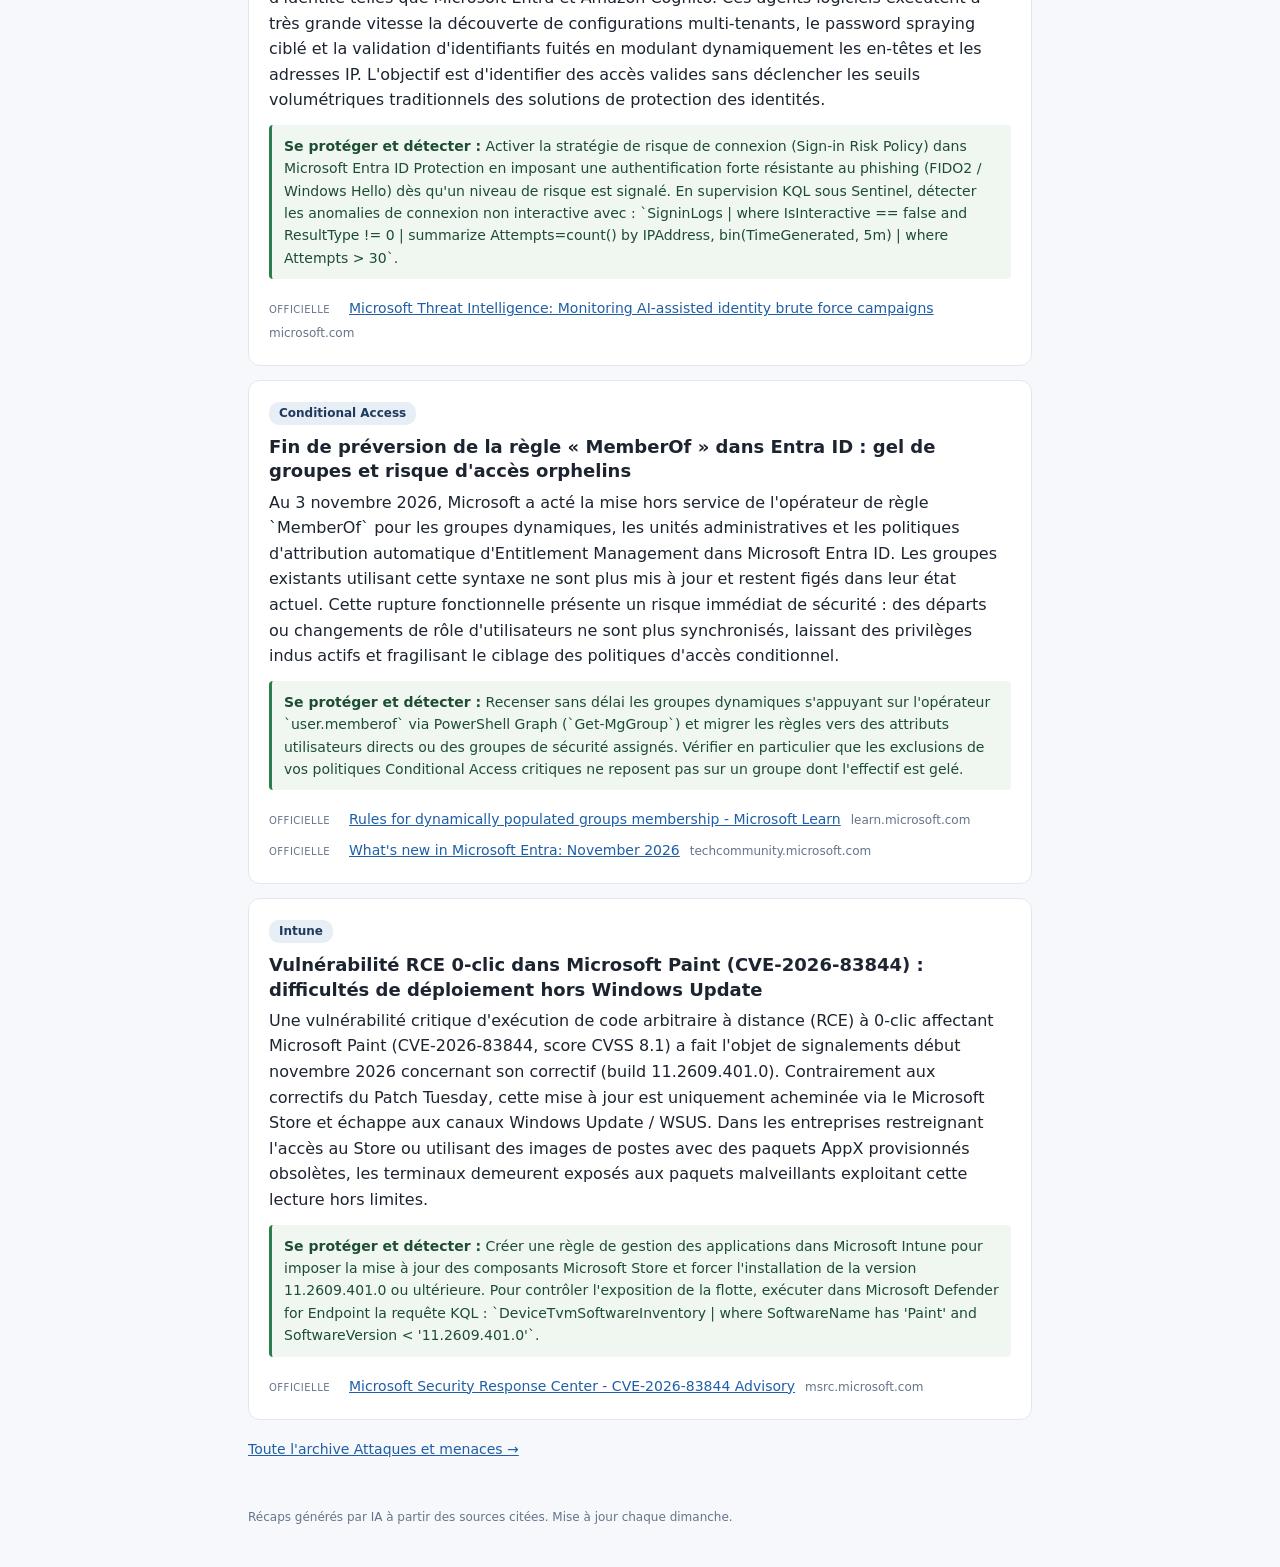
==== commit fbb3c467: "Veille du 2026-11-08" ====
--- a/docs/index.html
+++ b/docs/index.html
@@ -26,92 +26,84 @@
 </section>
 
 <section class="latest">
-  <h2>Nouveautés Microsoft <span class="muted">· semaine 44</span></h2>
+  <h2>Nouveautés Microsoft <span class="muted">· semaine 45</span></h2>
   <article class="item">
-  <span class="tag">Entra ID</span>
-  <h3>Microsoft Entra ID : Application globale du Content Security Policy (CSP) sur la mire de connexion</h3>
-  <p>Microsoft a finalisé le déploiement mondial d&#39;en-têtes Content Security Policy (CSP) stricts sur le portail d&#39;authentification web login.microsoftonline.com. Cette mesure bloque l&#39;exécution de scripts tiers et toute injection de code non approuvé, protégeant les sessions contre les attaques par injection et les extensions de navigateur malveillantes. Pour les consultants et administrateurs d&#39;identités, il convient de vérifier le bon fonctionnement des postes équipés d&#39;extensions tierces (gestionnaires de mots de passe, outils d&#39;automatisation) et de s&#39;assurer qu&#39;aucun blocage d&#39;authentification n&#39;affecte les utilisateurs.</p>
+  <span class="tag">Conditional Access</span>
+  <h3>Microsoft Entra : Préversion publique des plans de stratégie d&#39;accès conditionnel (Policy Plans)</h3>
+  <p>Microsoft lance la préversion publique des plans de stratégie d&#39;accès conditionnel (« policy plans »), un nouveau modèle destiné à maîtriser la prolifération des règles (« policy sprawl ») à l&#39;échelle de l&#39;entreprise. Ce cadre permet de définir l&#39;intention d&#39;accès à un niveau global et de mutualiser des conditions obligatoires (ex. périmètre d&#39;utilisateurs, exclusions systématiques des comptes d&#39;urgence « break-glass ») héritées par les différentes règles. Pour le consultant, cela fiabilise la gouvernance et évite les erreurs humaines lors de la création de règles individuelles ; il convient de tester ce framework en créant un plan pilote et en vérifiant la bonne prise en compte des exclusions globales.</p>
   
   <ul class="sources">
-    <li><span class="stype">officielle</span><a href="https://learn.microsoft.com/en-us/entra/identity-platform/content-security-policy" target="_blank" rel="noopener noreferrer nofollow">Content Security Policy (CSP) rollout in Microsoft Entra ID - Microsoft identity platform</a><span class="dom">learn.microsoft.com</span></li><li><span class="stype">officielle</span><a href="https://login.microsoftonline.com/common/oauth2/v2.0/authorize?client_id=09213cdc-9f30-4e82-aa6f-9b6e8d82dab3&amp;redirect_uri=https%3A%2F%2Ftechcommunity.microsoft.com%2Ft5%2Fs%2Fauth%2Foauth2callback%2Fproviderid%2Fdefault&amp;response_type=code&amp;state=VhCSHMxyieZ4HPaVO1lS5LrEq1YHzdBQjUMr6YMd960-O3xYRNNAR6imlmNOoCGz3v6ulFiiG_SJOaUU0--Q-qCj9E7grqQaKKbctmALXmNmaX9pszpEcOlvL-j7WWqawTliSqRRrn0HPjnIV8DI6VcScZ-cYXj1ueoSUY5HqloUCRgVsp3nIMtgn6aF20o0&amp;scope=User.Read+openid+email+profile+offline_access&amp;referer=https%3A%2F%2Ftechcommunity.microsoft.com%2Fcategory%2Fcommunities%2Fblog%2Fidentity" target="_blank" rel="noopener noreferrer nofollow">Microsoft Entra Blog</a><span class="dom">login.microsoftonline.com</span></li>
-  </ul>
-</article><article class="item">
-  <span class="tag">Intune</span>
-  <h3>Microsoft Intune : Blocage du déploiement Windows Autopilot sur les applications Enterprise App Management</h3>
-  <p>Microsoft permet désormais d&#39;inclure les applications à mise à jour automatique issues d&#39;Enterprise App Management (EAM) comme éléments bloquants dans les stratégies de préparation Autopilot (Autopilot Device Preparation). La phase de configuration out-of-box (OOBE) reste suspendue tant que ces applications managées ne sont pas complètement installées sur l&#39;appareil. Le consultant doit ajuster ses stratégies de déploiement Autopilot pour y intégrer les applications critiques de sécurité et de productivité, puis valider les temps d&#39;enrôlement sur les nouveaux postes Windows 11.</p>
-  
-  <ul class="sources">
-    <li><span class="stype">officielle</span><a href="https://learn.microsoft.com/en-us/autopilot/device-preparation/whats-new" target="_blank" rel="noopener noreferrer nofollow">What&#39;s new in Windows Autopilot device preparation - Microsoft Learn</a><span class="dom">learn.microsoft.com</span></li>
-  </ul>
-</article><article class="item">
-  <span class="tag">Intune</span>
-  <h3>Microsoft Intune : Prise en charge de la directive « Enforce Routes » pour les profils VPN Apple et retrait du MDM hérité</h3>
-  <p>La mise à jour de service 2610 d&#39;Intune intègre la directive « Enforce Routes » pour les profils VPN sur iOS/iPadOS et macOS, prévenant ainsi les contournements de tunnels et les fuites de trafic (« de-cloaking »). En parallèle, Microsoft supprime définitivement les charges de travail héritées de mise à jour logicielle Apple MDM au profit de la gestion déclarative (Declarative Device Management - DDM). L&#39;administrateur doit réévaluer ses profils VPN Apple pour renforcer le cloisonnement réseau et migrer sans attendre ses stratégies de mise à jour logicielle vers le modèle déclaratif.</p>
-  
-  <ul class="sources">
-    <li><span class="stype">officielle</span><a href="https://learn.microsoft.com/en-us/intune/device-configuration/templates/ref-vpn-settings-apple" target="_blank" rel="noopener noreferrer nofollow">Add VPN settings to Apple devices in Microsoft Intune - Microsoft Learn</a><span class="dom">learn.microsoft.com</span></li>
-  </ul>
-</article><article class="item">
-  <span class="tag">Defender for Identity</span>
-  <h3>Microsoft Defender for Identity : Déploiement automatique du capteur v3.x, audit Windows et nouvelles alertes Entra ID</h3>
-  <p>Microsoft amorce l&#39;activation automatique par défaut du capteur v3.x et de la configuration de l&#39;audit Windows pour les tenants existants (avec notification de 30 jours et option de désistement), tout en restreignant les capteurs v2.x aux serveurs historiques. Le service enrichit également son catalogue de détections avec de nouvelles alertes ciblant l&#39;enregistrement frauduleux de méthodes MFA fortes, les connexions suspectes via Temporary Access Pass (TAP) et l&#39;attaque Kerberos Diamond Ticket. Le consultant doit vérifier les bannières dans le portail Defender, valider la transition vers le capteur v3.x sur les contrôleurs de domaine récents et actualiser les playbooks SOC.</p>
-  
-  <ul class="sources">
-    <li><span class="stype">officielle</span><a href="https://learn.microsoft.com/en-us/defender-for-identity/whats-new" target="_blank" rel="noopener noreferrer nofollow">What&#39;s new - Microsoft Defender for Identity - Microsoft Learn</a><span class="dom">learn.microsoft.com</span></li><li><span class="stype">officielle</span><a href="https://learn.microsoft.com/en-us/defender-for-identity/deploy/install-sensor" target="_blank" rel="noopener noreferrer nofollow">Download and install a Microsoft Defender for Identity sensor v2.x - Microsoft Learn</a><span class="dom">learn.microsoft.com</span></li>
+    <li><span class="stype">officielle</span><a href="https://techcommunity.microsoft.com/blog/microsoft-entra-blog/scale-access-controls-with-microsoft-entra-conditional-access-policy-plans/4569647" target="_blank" rel="noopener noreferrer nofollow">Scale access controls with Microsoft Entra Conditional Access policy plans</a><span class="dom">techcommunity.microsoft.com</span></li><li><span class="stype">officielle</span><a href="https://learn.microsoft.com/en-us/entra/identity/conditional-access/overview" target="_blank" rel="noopener noreferrer nofollow">What is Conditional Access in Microsoft Entra ID?</a><span class="dom">learn.microsoft.com</span></li>
   </ul>
 </article><article class="item">
   <span class="tag">Defender for Office 365</span>
-  <h3>Microsoft Defender for Office 365 : Chasse avancée sur les réunions Teams et audit granulaire des approbations d&#39;e-mails</h3>
-  <p>Microsoft enrichit l&#39;Advanced Hunting dans Defender XDR avec l&#39;introduction de la table CallActivityEvents pour tracer et enquêter sur les comportements suspects durant les appels et réunions Microsoft Teams. Par ailleurs, les utilisateurs peuvent désormais signaler des réunions ou participants suspects, et la table EmailPostDeliveryEvents intègre le champ ApproverUpn pour identifier nommément les validateurs des actions de remédiation d&#39;e-mails. Les équipes sécurité doivent mettre à jour leurs requêtes KQL d&#39;investigation, paramétrer la boîte de signalement Teams et auditer les pistes d&#39;approbation post-incident.</p>
+  <h3>Defender for Office 365 : Extension du rapport Protection &amp; Posture Insights aux applications collaboratives et au contournement de filtrage</h3>
+  <p>Microsoft Defender for Office 365 fait évoluer son rapport à la demande « Protection &amp; Posture Insights » avec de nouvelles métriques critiques. La vue « URL Protection » étend la détection au-delà des e-mails en mesurant et bloquant les clics vers des liens malveillants partagés dans Teams, les documents Office et les réponses de Microsoft 365 Copilot. Une section « Filtering Overrides » identifie désormais précisément les flux malveillants autorisés par des règles de transport ou des listes d&#39;autorisation excessives. Le consultant doit auditer ces contournements pour supprimer les exceptions obsolètes et basculer les exemptions résiduelles vers la Tenant Allow/Block List.</p>
   
   <ul class="sources">
-    <li><span class="stype">officielle</span><a href="https://learn.microsoft.com/en-us/defender-xdr/advanced-hunting-overview" target="_blank" rel="noopener noreferrer nofollow">Advanced hunting overview in Microsoft Defender XDR - Microsoft Learn</a><span class="dom">learn.microsoft.com</span></li>
+    <li><span class="stype">officielle</span><a href="https://techcommunity.microsoft.com/blog/microsoftdefenderforoffice365blog/enhancements-to-the-protection-and-posture-insights-report/4568163" target="_blank" rel="noopener noreferrer nofollow">Enhancements to the Protection and Posture Insights report</a><span class="dom">techcommunity.microsoft.com</span></li><li><span class="stype">officielle</span><a href="https://learn.microsoft.com/en-us/defender-office-365/mdo-sec-ops-guide" target="_blank" rel="noopener noreferrer nofollow">Microsoft Defender for Office 365 Security Operations Guide</a><span class="dom">learn.microsoft.com</span></li>
+  </ul>
+</article><article class="item">
+  <span class="tag">Entra ID</span>
+  <h3>Microsoft Entra ID : Enrôlement d&#39;une passkey ou d&#39;une méthode sans mot de passe comme premier facteur MFA (GA)</h3>
+  <p>Microsoft annonce la disponibilité générale permettant aux utilisateurs d&#39;enregistrer directement une clé d&#39;accès (passkey) ou une méthode sans mot de passe lors de leur première configuration MFA. Cette évolution supprime l&#39;obligation historique de provisionner au préalable un facteur traditionnel ou plus vulnérable (comme un mot de passe temporaire couplé à du SMS/Voix) avant de pouvoir enregistrer une passkey FIDO2. Pour le consultant, cette avancée accélère la mise en place d&#39;une politique 100 % résistante au phishing dès l&#39;onboarding ; il convient d&#39;activer l&#39;usage du Temporary Access Pass (TAP) et d&#39;adapter les guides d&#39;accueil des collaborateurs.</p>
+  
+  <ul class="sources">
+    <li><span class="stype">officielle</span><a href="https://techcommunity.microsoft.com/blog/microsoft-entra-blog/what%E2%80%99s-new-in-microsoft-entra-november-2026/4556457" target="_blank" rel="noopener noreferrer nofollow">What&#39;s new in Microsoft Entra: November 2026</a><span class="dom">techcommunity.microsoft.com</span></li><li><span class="stype">officielle</span><a href="https://learn.microsoft.com/en-us/entra/identity/authentication/how-to-authentication-passkeys-fido2" target="_blank" rel="noopener noreferrer nofollow">Enable passkeys (FIDO2) for your organization</a><span class="dom">learn.microsoft.com</span></li>
+  </ul>
+</article><article class="item">
+  <span class="tag">Entra ID</span>
+  <h3>Global Secure Access : Rapprochement de Private Access et Internet Access au sein d&#39;une offre unifiée</h3>
+  <p>Microsoft simplifie son architecture Security Service Edge (SSE) en réunissant Microsoft Entra Private Access et Microsoft Entra Internet Access au sein d&#39;une offre Global Secure Access unifiée. Cette annonce s&#39;accompagne d&#39;ajouts fonctionnels clés, notamment l&#39;introduction d&#39;un pare-feu cloud pour les postes équipés du client GSA et le support du mode « Prefer Local Network » afin d&#39;exclure le trafic réseau domestique (imprimantes locales, serveurs de stockage locaux) du tunnel SSE. Le consultant doit vérifier les prérequis de licences, planifier les profils de redirection réseau et tester le comportement de la connectivité locale chez les télétravailleurs.</p>
+  
+  <ul class="sources">
+    <li><span class="stype">officielle</span><a href="https://techcommunity.microsoft.com/blog/microsoft-entra-blog/catch-microsoft-entra-at-ignite-2026/4513159" target="_blank" rel="noopener noreferrer nofollow">Global Secure Access: Private Access and Internet Access in one offering</a><span class="dom">techcommunity.microsoft.com</span></li><li><span class="stype">officielle</span><a href="https://learn.microsoft.com/en-us/entra/global-secure-access/overview-what-is-global-secure-access" target="_blank" rel="noopener noreferrer nofollow">What is Global Secure Access?</a><span class="dom">learn.microsoft.com</span></li>
+  </ul>
+</article><article class="item">
+  <span class="tag">Azure</span>
+  <h3>Azure Front Door : Prise en charge de la cryptographie post-quantique hybride avec TLS 1.3</h3>
+  <p>Azure Front Door prend désormais en charge les mécanismes d&#39;échange de clés hybrides post-quantiques pour les connexions entrantes TLS 1.3. En combinant des algorithmes éprouvés (X25519) à des primitives résistantes aux calculateurs quantiques (telles que ML-KEM/Kyber), cette fonctionnalité neutralise les attaques de type « harvest now, decrypt later » visant les flux exposés à l&#39;edge. Pour le consultant gérant la sécurité périmétrique d&#39;applications Azure ou Microsoft 365, il est recommandé d&#39;activer ces suites cryptographiques sur des profils de recette et de valider les performances ainsi que la compatibilité des clients web et API partenaires.</p>
+  
+  <ul class="sources">
+    <li><span class="stype">officielle</span><a href="https://techcommunity.microsoft.com/blog/post-quantum-crypto-tech-blog/azure-front-door-now-supports-post-quantum-resilient-hybrid-tls-1-3/4571081" target="_blank" rel="noopener noreferrer nofollow">Azure Front Door now Supports Post-Quantum Resilient Hybrid TLS 1.3</a><span class="dom">techcommunity.microsoft.com</span></li><li><span class="stype">officielle</span><a href="https://learn.microsoft.com/en-us/azure/frontdoor/front-door-overview" target="_blank" rel="noopener noreferrer nofollow">Azure Front Door documentation</a><span class="dom">learn.microsoft.com</span></li>
   </ul>
 </article>
   <p><a class="more" href="microsoft/index.html">Toute l'archive Nouveautés Microsoft →</a></p>
 </section>
 
 <section class="latest">
-  <h2>Attaques et menaces <span class="muted">· semaine 44</span></h2>
+  <h2>Attaques et menaces <span class="muted">· semaine 45</span></h2>
   <article class="item">
-  <span class="tag">Defender for Identity</span>
-  <h3>Usurpation du support informatique sous Teams menant à l&#39;escalade AD CS (ESC1/ESC8)</h3>
-  <p>L&#39;équipe Microsoft Threat Intelligence a exposé le 30 octobre 2026 une chaîne d&#39;intrusion particulièrement offensive débutant par des sollicitations sur Microsoft Teams. Des attaquants créent des profils d&#39;assistance technique pour convaincre des employés de démarrer une session d&#39;assistance à distance via Quick Assist. Une fois l&#39;accès obtenu sur le poste de travail, ils exploitent des modèles de certificats vulnérables (ESC1) et relaient des authentifications NTLM vers l&#39;inscription web Active Directory Certificate Services (ESC8). Cela permet aux cybercriminels d&#39;émettre des certificats d&#39;authentification Kerberos pour des comptes hautement privilégiés et des contrôleurs de domaine, contournant ainsi toute réinitialisation de mot de passe.</p>
-  <div class="note"><strong>Se protéger et détecter :</strong> Restreindre l&#39;exécution de Quick Assist par politique Intune ou règles AppLocker/WDAC, et désactiver NTLM ou imposer Extended Protection for Authentication (EPA) sur les serveurs AD CS. Côté détection, surveiller les requêtes de certificats anormales dans Microsoft Defender for Identity et chasser les anomalies d&#39;émission via KQL : IdentityDirectoryEvents | where ActionType has &#39;Certificate&#39; or Application == &#39;Active Directory&#39;.</div>
+  <span class="tag">Entra ID</span>
+  <h3>Campagne « Key Eater » : abus massif de secrets d&#39;applications Entra ID ciblant des MSP et leurs clients</h3>
+  <p>Entre le 1er et le 5 novembre 2026, des chercheurs de Todyl et l&#39;équipe Microsoft Threat Intelligence ont documenté une campagne ciblant les identités de charges de travail (Workload Identities) dans Microsoft Entra ID. Un attaquant a utilisé un ensemble de secrets d&#39;applications et identités fédérées volés pour s&#39;authentifier auprès de plus de 45 enregistrements d&#39;applications dans 18 organisations, rebondissant ensuite vers 27 tenants clients en aval. Réalisée à cadence automatisée depuis des adresses IP dédiées (dont 199.19.77[.]84), cette compromission « app-only » contourne nativement les politiques MFA et Conditional Access axées sur les utilisateurs.</p>
+  <div class="note"><strong>Se protéger et détecter :</strong> Déployer des stratégies Conditional Access pour Workload Identities afin de restreindre l&#39;usage des identités d&#39;applications à des plages IP de confiance ou à des réseaux privés. Pour la détection, traquer les connexions suspectes de principaux de service avec la requête KQL : `AADServicePrincipalSignInLogs | where IPAddress in (&#39;199.19.77.84&#39;, &#39;199.19.77.18&#39;)`.</div>
   <ul class="sources">
-    <li><span class="stype">officielle</span><a href="https://www.microsoft.com/en-us/security/blog/2026/10/30/help-desk-impersonation-ad-cs-abuse-investigating-esc1-esc8-intrusion-paths/" target="_blank" rel="noopener noreferrer nofollow">From help desk impersonation to AD CS abuse: Investigating ESC1 and ESC8 intrusion paths</a><span class="dom">microsoft.com</span></li>
+    <li><span class="stype">officielle</span><a href="https://www.microsoft.com/en-us/security/blog/" target="_blank" rel="noopener noreferrer nofollow">Threat actors use agentic AI tooling to find and abuse exposed secrets</a><span class="dom">microsoft.com</span></li>
   </ul>
 </article><article class="item">
-  <span class="tag">Microsoft 365</span>
-  <h3>Campagnes massives de rançongiciels exploitant le chat externe Teams</h3>
-  <p>Une publication du 26 octobre 2026 détaille plus de 400 incidents récents où des opérateurs malveillants exploitent les fonctionnalités de communication externe (fédération) de Microsoft Teams. Les pirates génèrent des locataires Microsoft 365 temporaires pour envoyer des messages sous des identités usurpées telles que « IT Support (Internal) ». En simulant une urgence technique, ils poussent les collaborateurs à basculer vers un appel vocal ou à exécuter des logiciels d&#39;assistance (Quick Assist, AnyDesk, ScreenConnect). Ces compromissions directes ont été observées comme vecteur d&#39;entrée pour des déploiements de rançongiciels.</p>
-  <div class="note"><strong>Se protéger et détecter :</strong> Désactiver la communication externe ouverte dans le centre d&#39;administration Microsoft Teams ou la restreindre strictement via une liste d&#39;approbation (allowlist) aux seuls domaines partenaires nécessaires. Configurer Microsoft Defender for Office 365 pour filtrer les messages entrants et déployer des alertes dans Defender for Endpoint lors du téléchargement d&#39;exécutables RMM non approuvés.</div>
+  <span class="tag">Entra ID</span>
+  <h3>Exploitation d&#39;outils d&#39;attaque agentiques contre les points de terminaison d&#39;identité cloud</h3>
+  <p>Début novembre 2026, Okta Threat Intelligence et Microsoft ont publié une alerte portant sur l&#39;intensification d&#39;outils d&#39;attaque agentiques autonomes contre les infrastructures d&#39;identité telles que Microsoft Entra et Amazon Cognito. Ces agents logiciels exécutent à très grande vitesse la découverte de configurations multi-tenants, le password spraying ciblé et la validation d&#39;identifiants fuités en modulant dynamiquement les en-têtes et les adresses IP. L&#39;objectif est d&#39;identifier des accès valides sans déclencher les seuils volumétriques traditionnels des solutions de protection des identités.</p>
+  <div class="note"><strong>Se protéger et détecter :</strong> Activer la stratégie de risque de connexion (Sign-in Risk Policy) dans Microsoft Entra ID Protection en imposant une authentification forte résistante au phishing (FIDO2 / Windows Hello) dès qu&#39;un niveau de risque est signalé. En supervision KQL sous Sentinel, détecter les anomalies de connexion non interactive avec : `SigninLogs | where IsInteractive == false and ResultType != 0 | summarize Attempts=count() by IPAddress, bin(TimeGenerated, 5m) | where Attempts &gt; 30`.</div>
   <ul class="sources">
-    <li><span class="stype">officielle</span><a href="https://www.microsoft.com/en-us/security/blog/2026/10/30/help-desk-impersonation-ad-cs-abuse-investigating-esc1-esc8-intrusion-paths/" target="_blank" rel="noopener noreferrer nofollow">From help desk impersonation to AD CS abuse: Investigating ESC1 and ESC8 intrusion paths - Microsoft</a><span class="dom">microsoft.com</span></li>
+    <li><span class="stype">officielle</span><a href="https://www.microsoft.com/en-us/security/blog/" target="_blank" rel="noopener noreferrer nofollow">Microsoft Threat Intelligence: Monitoring AI-assisted identity brute force campaigns</a><span class="dom">microsoft.com</span></li>
   </ul>
 </article><article class="item">
   <span class="tag">Conditional Access</span>
-  <h3>Apparition du kit SkyW4lker : vol de jetons Microsoft 365 par Device Code Phishing</h3>
-  <p>Les chercheurs d&#39;ANY.RUN ont révélé le 28 octobre 2026 les activités du kit de phishing « SkyW4lker » (SkyW4lker x365 Sentinel) ciblant spécifiquement les comptes Microsoft 365. La chaîne d&#39;attaque contourne le MFA sans dérober de mot de passe en détournant le flux d&#39;autorisation OAuth 2.0 Device Authorization Grant (RFC 8628). Les victimes reçoivent des documents leur demandant d&#39;entrer un code sur la page légitime microsoft.com/devicelogin. Dès la validation effectuée par l&#39;utilisateur, l&#39;infrastructure attaquante récupère immédiatement les jetons d&#39;accès OAuth générés pour s&#39;infiltrer dans l&#39;environnement cloud.</p>
-  <div class="note"><strong>Se protéger et détecter :</strong> Créer une stratégie Conditional Access bloquant le flux Device Code ou exigeant un appareil conforme/joint hybride Entra ID pour toute requête OAuth. Traquer ces flux dans Microsoft Sentinel ou Advanced Hunting avec la requête KQL : SigninLogs | where AuthenticationProtocol =~ &#39;deviceCode&#39; | project TimeGenerated, UserPrincipalName, AppDisplayName, IPAddress, Location.</div>
+  <h3>Fin de préversion de la règle « MemberOf » dans Entra ID : gel de groupes et risque d&#39;accès orphelins</h3>
+  <p>Au 3 novembre 2026, Microsoft a acté la mise hors service de l&#39;opérateur de règle `MemberOf` pour les groupes dynamiques, les unités administratives et les politiques d&#39;attribution automatique d&#39;Entitlement Management dans Microsoft Entra ID. Les groupes existants utilisant cette syntaxe ne sont plus mis à jour et restent figés dans leur état actuel. Cette rupture fonctionnelle présente un risque immédiat de sécurité : des départs ou changements de rôle d&#39;utilisateurs ne sont plus synchronisés, laissant des privilèges indus actifs et fragilisant le ciblage des politiques d&#39;accès conditionnel.</p>
+  <div class="note"><strong>Se protéger et détecter :</strong> Recenser sans délai les groupes dynamiques s&#39;appuyant sur l&#39;opérateur `user.memberof` via PowerShell Graph (`Get-MgGroup`) et migrer les règles vers des attributs utilisateurs directs ou des groupes de sécurité assignés. Vérifier en particulier que les exclusions de vos politiques Conditional Access critiques ne reposent pas sur un groupe dont l&#39;effectif est gelé.</div>
   <ul class="sources">
-    <li><span class="stype">article</span><a href="https://thehackernews.com/2026/10/american-organizations-under-attack.html" target="_blank" rel="noopener noreferrer nofollow">American Organizations Under Attack: Skyw4lker Device Code Phishing Campaign Exposed - The Hacker News</a><span class="dom">thehackernews.com</span></li>
+    <li><span class="stype">officielle</span><a href="https://learn.microsoft.com/en-us/entra/identity/users/groups-dynamic-membership" target="_blank" rel="noopener noreferrer nofollow">Rules for dynamically populated groups membership - Microsoft Learn</a><span class="dom">learn.microsoft.com</span></li><li><span class="stype">officielle</span><a href="https://techcommunity.microsoft.com/blog/microsoft-security-blog/re-trusted-signing-is-now-open-for-individual-developers-to-sign-up-in-public-pr/4289000" target="_blank" rel="noopener noreferrer nofollow">What&#39;s new in Microsoft Entra: November 2026</a><span class="dom">techcommunity.microsoft.com</span></li>
   </ul>
 </article><article class="item">
-  <span class="tag">Azure</span>
-  <h3>Vulnérabilité critique Brotli CVE-2026-111497 (KEV) : correctifs OOB .NET et parade Azure</h3>
-  <p>La CISA a intégré la faille critique CVE-2026-111497 (Node2Shell) à son catalogue KEV en raison de son exploitation active dans la nature. Liée à un débordement de mémoire dans le décodeur Brotli, cette vulnérabilité touche directement les implémentations applicatives .NET et les services cloud traitant des requêtes compressées. Microsoft a publié le 25 octobre des correctifs cumulatifs hors-bande (OOB) pour .NET 8, 9 et 10, suivis d&#39;un guide client le 31 octobre pour sécuriser les environnements Azure. Les attaquants peuvent déclencher un déni de service, une divulgation de mémoire ou une exécution de code.</p>
-  <div class="note"><strong>Se protéger et détecter :</strong> Appliquer immédiatement les mises à jour hors-bande .NET sur l&#39;ensemble des serveurs et conteneurs, et recompiler les applications déployées en mode &#39;self-contained&#39;. Activer Azure Web Application Firewall (WAF) sur Application Gateway ou Azure Front Door avec le jeu de règles géré DRS 2.2 (règle 920450) en mode Prévention pour bloquer les requêtes Brotli corrompues à l&#39;entrée.</div>
+  <span class="tag">Intune</span>
+  <h3>Vulnérabilité RCE 0-clic dans Microsoft Paint (CVE-2026-83844) : difficultés de déploiement hors Windows Update</h3>
+  <p>Une vulnérabilité critique d&#39;exécution de code arbitraire à distance (RCE) à 0-clic affectant Microsoft Paint (CVE-2026-83844, score CVSS 8.1) a fait l&#39;objet de signalements début novembre 2026 concernant son correctif (build 11.2609.401.0). Contrairement aux correctifs du Patch Tuesday, cette mise à jour est uniquement acheminée via le Microsoft Store et échappe aux canaux Windows Update / WSUS. Dans les entreprises restreignant l&#39;accès au Store ou utilisant des images de postes avec des paquets AppX provisionnés obsolètes, les terminaux demeurent exposés aux paquets malveillants exploitant cette lecture hors limites.</p>
+  <div class="note"><strong>Se protéger et détecter :</strong> Créer une règle de gestion des applications dans Microsoft Intune pour imposer la mise à jour des composants Microsoft Store et forcer l&#39;installation de la version 11.2609.401.0 ou ultérieure. Pour contrôler l&#39;exposition de la flotte, exécuter dans Microsoft Defender for Endpoint la requête KQL : `DeviceTvmSoftwareInventory | where SoftwareName has &#39;Paint&#39; and SoftwareVersion &lt; &#39;11.2609.401.0&#39;`.</div>
   <ul class="sources">
-    <li><span class="stype">officielle</span><a href="https://www.cisa.gov/known-exploited-vulnerabilities-catalog" target="_blank" rel="noopener noreferrer nofollow">Known Exploited Vulnerabilities Catalog - CISA</a><span class="dom">cisa.gov</span></li>
-  </ul>
-</article><article class="item">
-  <span class="tag">Microsoft 365</span>
-  <h3>Alerte CERT-FR : vulnérabilités critiques dans Veeam Backup pour Microsoft 365</h3>
-  <p>Le CERT-FR a émis le 28 octobre 2026 le bulletin d&#39;alerte CERTFR-2026-AVI-1399 relatif à de multiples vulnérabilités critiques au sein des solutions Veeam, dont Veeam Backup pour Microsoft 365 (antérieur à 8.6 Patch 1). Ces failles permettent à des attaquants distants de réaliser des injections de commandes, d&#39;exécuter du code arbitraire et d&#39;élever leurs privilèges sur les composants de sauvegarde. Une compromission de ces serveurs donne un accès privilégié direct aux archives des messageries Exchange Online, aux bibliothèques SharePoint et aux canaux Teams connectés aux passerelles de sauvegarde.</p>
-  <div class="note"><strong>Se protéger et détecter :</strong> Déployer sans délai les correctifs éditeur (build 8.6.0.5011) et isoler strictement les serveurs de sauvegarde M365 des accès Internet publics. Dans Microsoft Entra ID et Defender for Cloud Apps, auditer les consentements et l&#39;activité des applications d&#39;entreprise dédiées à la sauvegarde pour détecter tout usage atypique des jetons Microsoft Graph ou Exchange.</div>
-  <ul class="sources">
-    <li><span class="stype">officielle</span><a href="https://cert.cyber.gouv.fr/avis/CERTFR-2026-AVI-1399/" target="_blank" rel="noopener noreferrer nofollow">Multiples vulnérabilités dans les produits Veeam - CERT-FR - ANSSI</a><span class="dom">cert.cyber.gouv.fr</span></li>
+    <li><span class="stype">officielle</span><a href="https://msrc.microsoft.com/update-guide/vulnerability/CVE-2026-83844" target="_blank" rel="noopener noreferrer nofollow">Microsoft Security Response Center - CVE-2026-83844 Advisory</a><span class="dom">msrc.microsoft.com</span></li>
   </ul>
 </article>
   <p><a class="more" href="menaces/index.html">Toute l'archive Attaques et menaces →</a></p>
